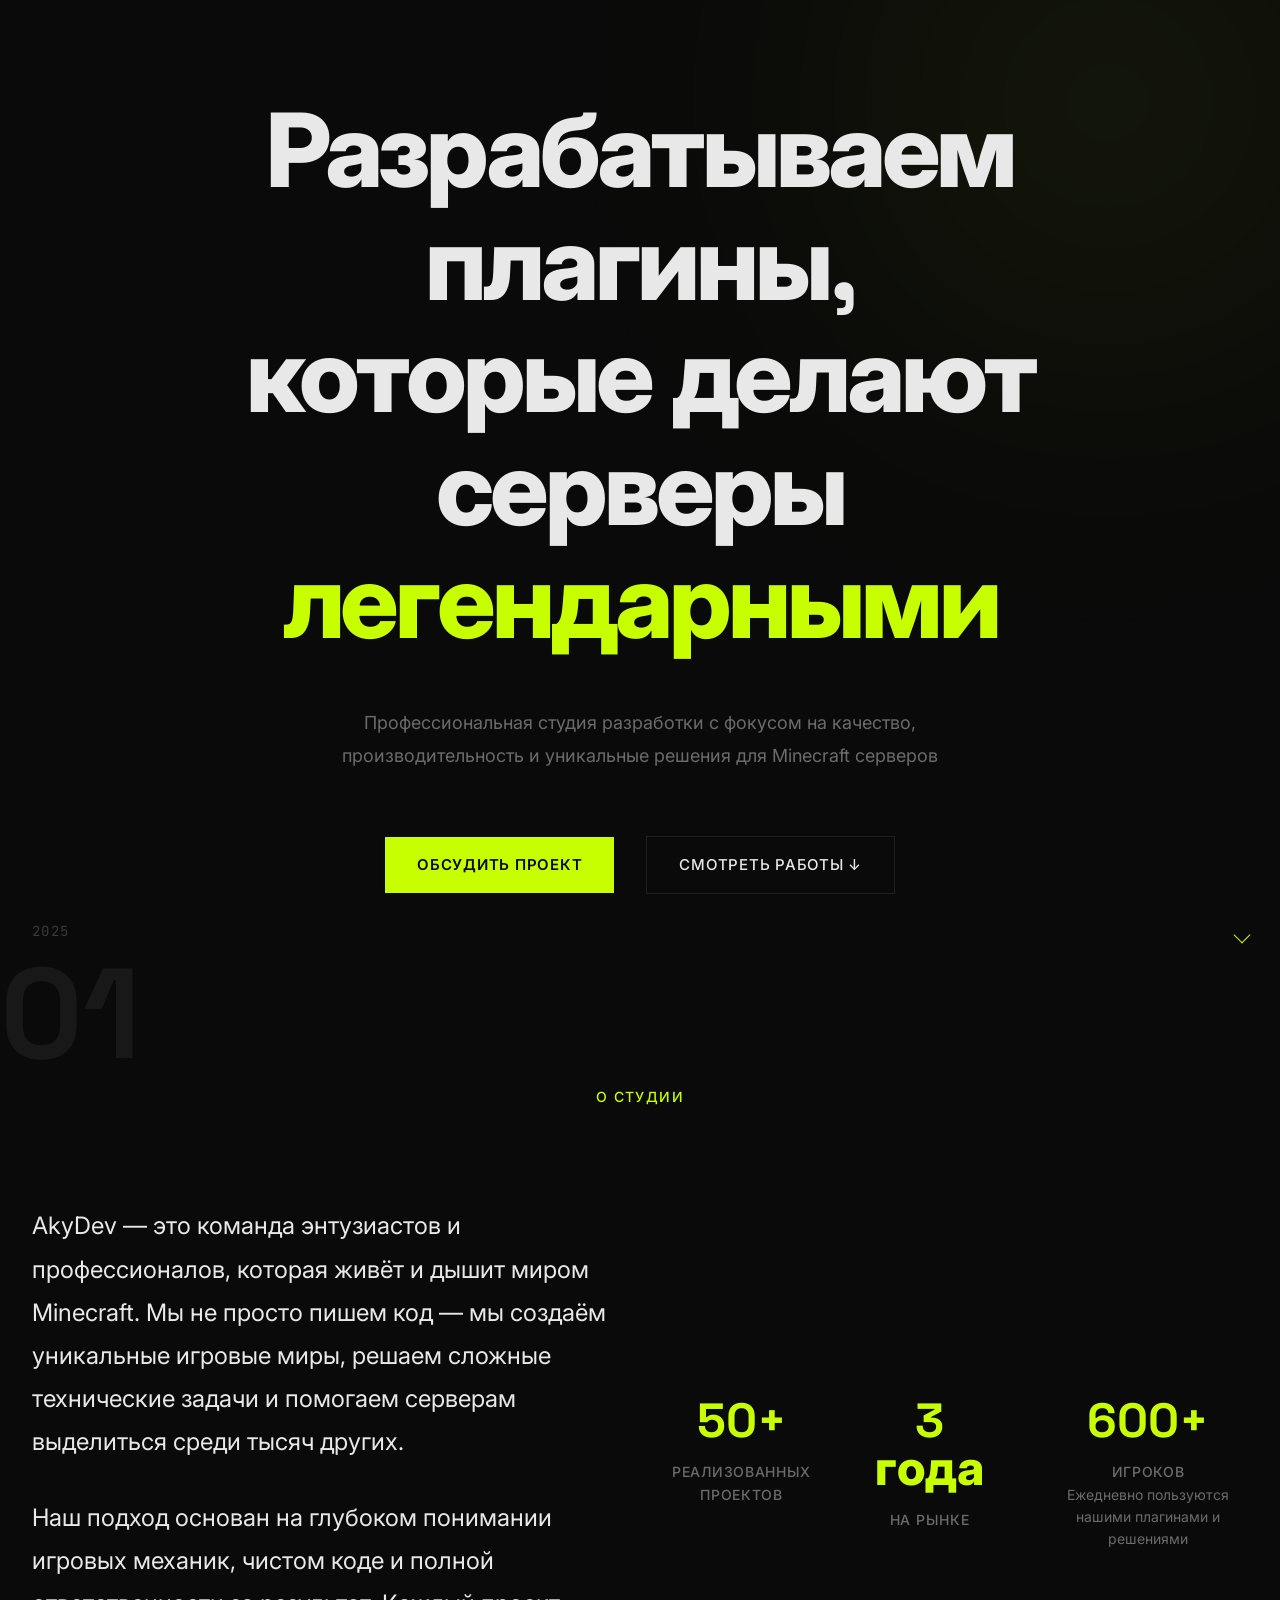
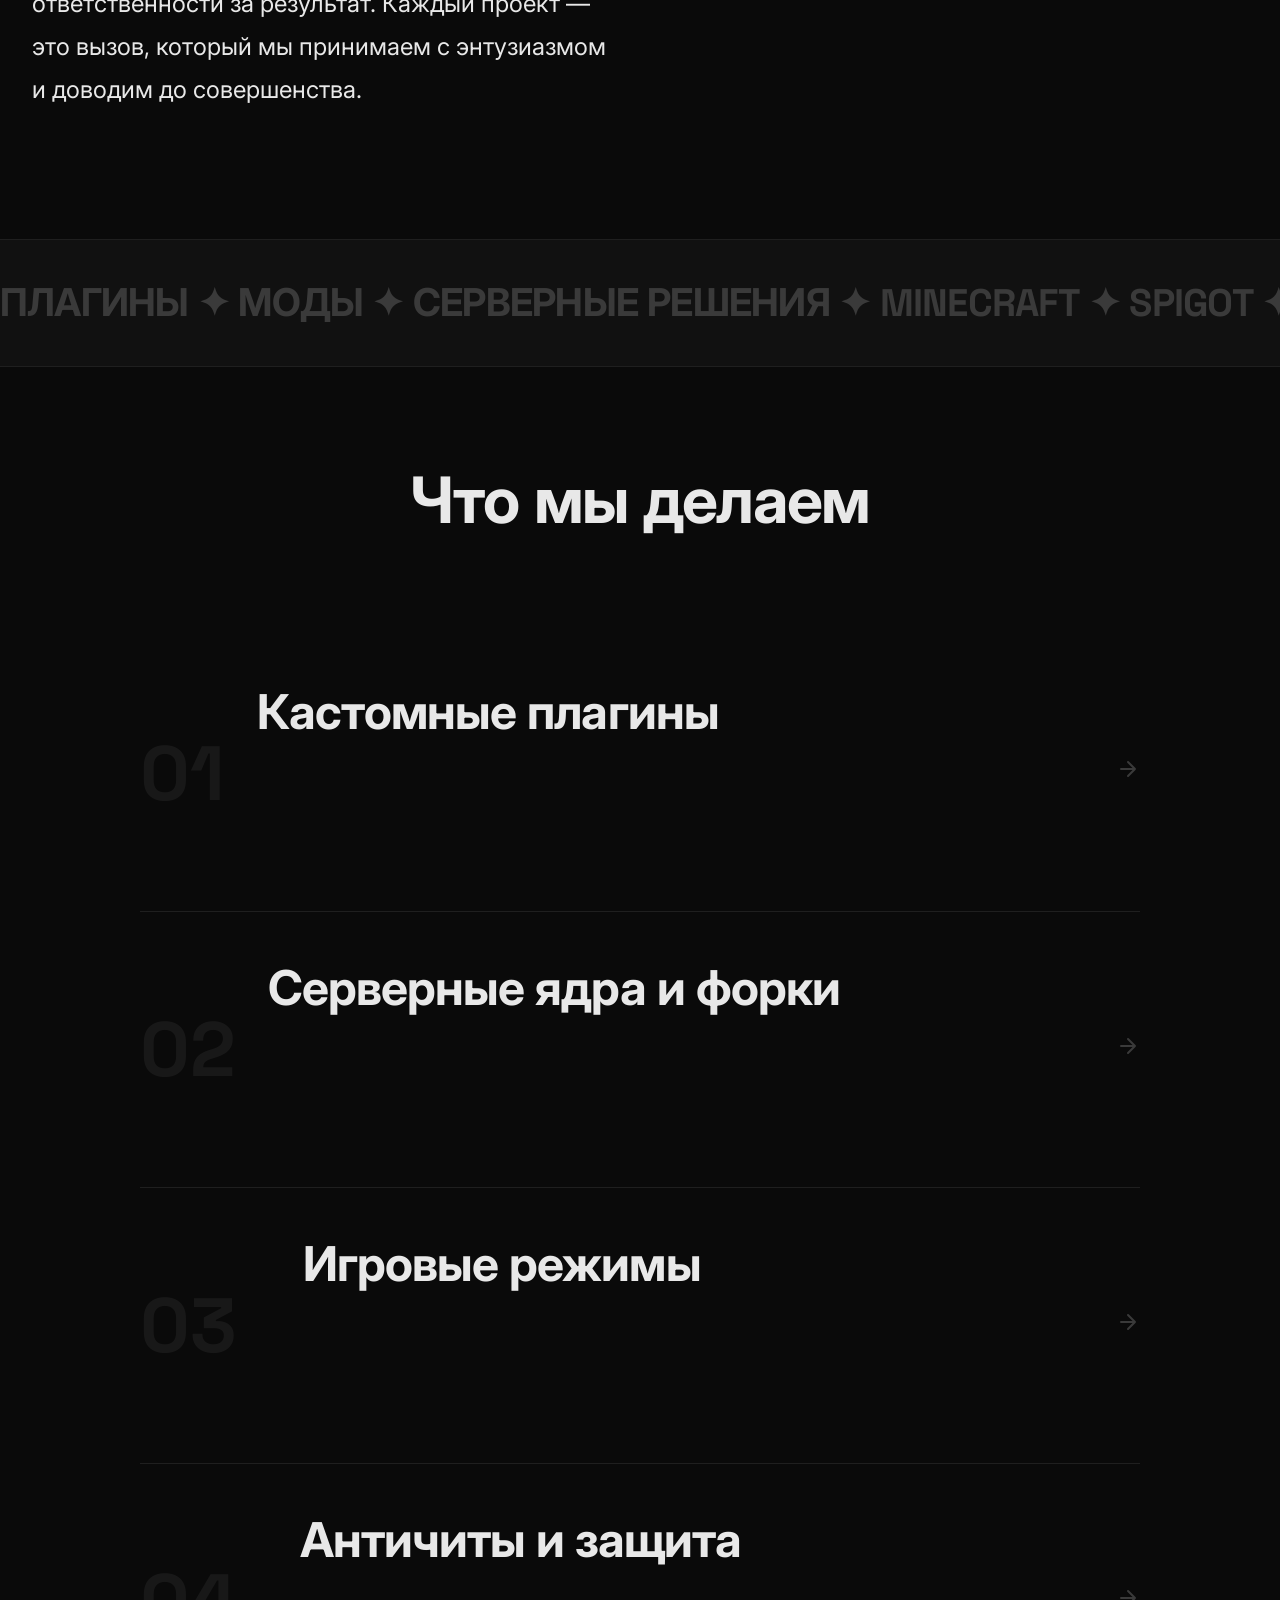
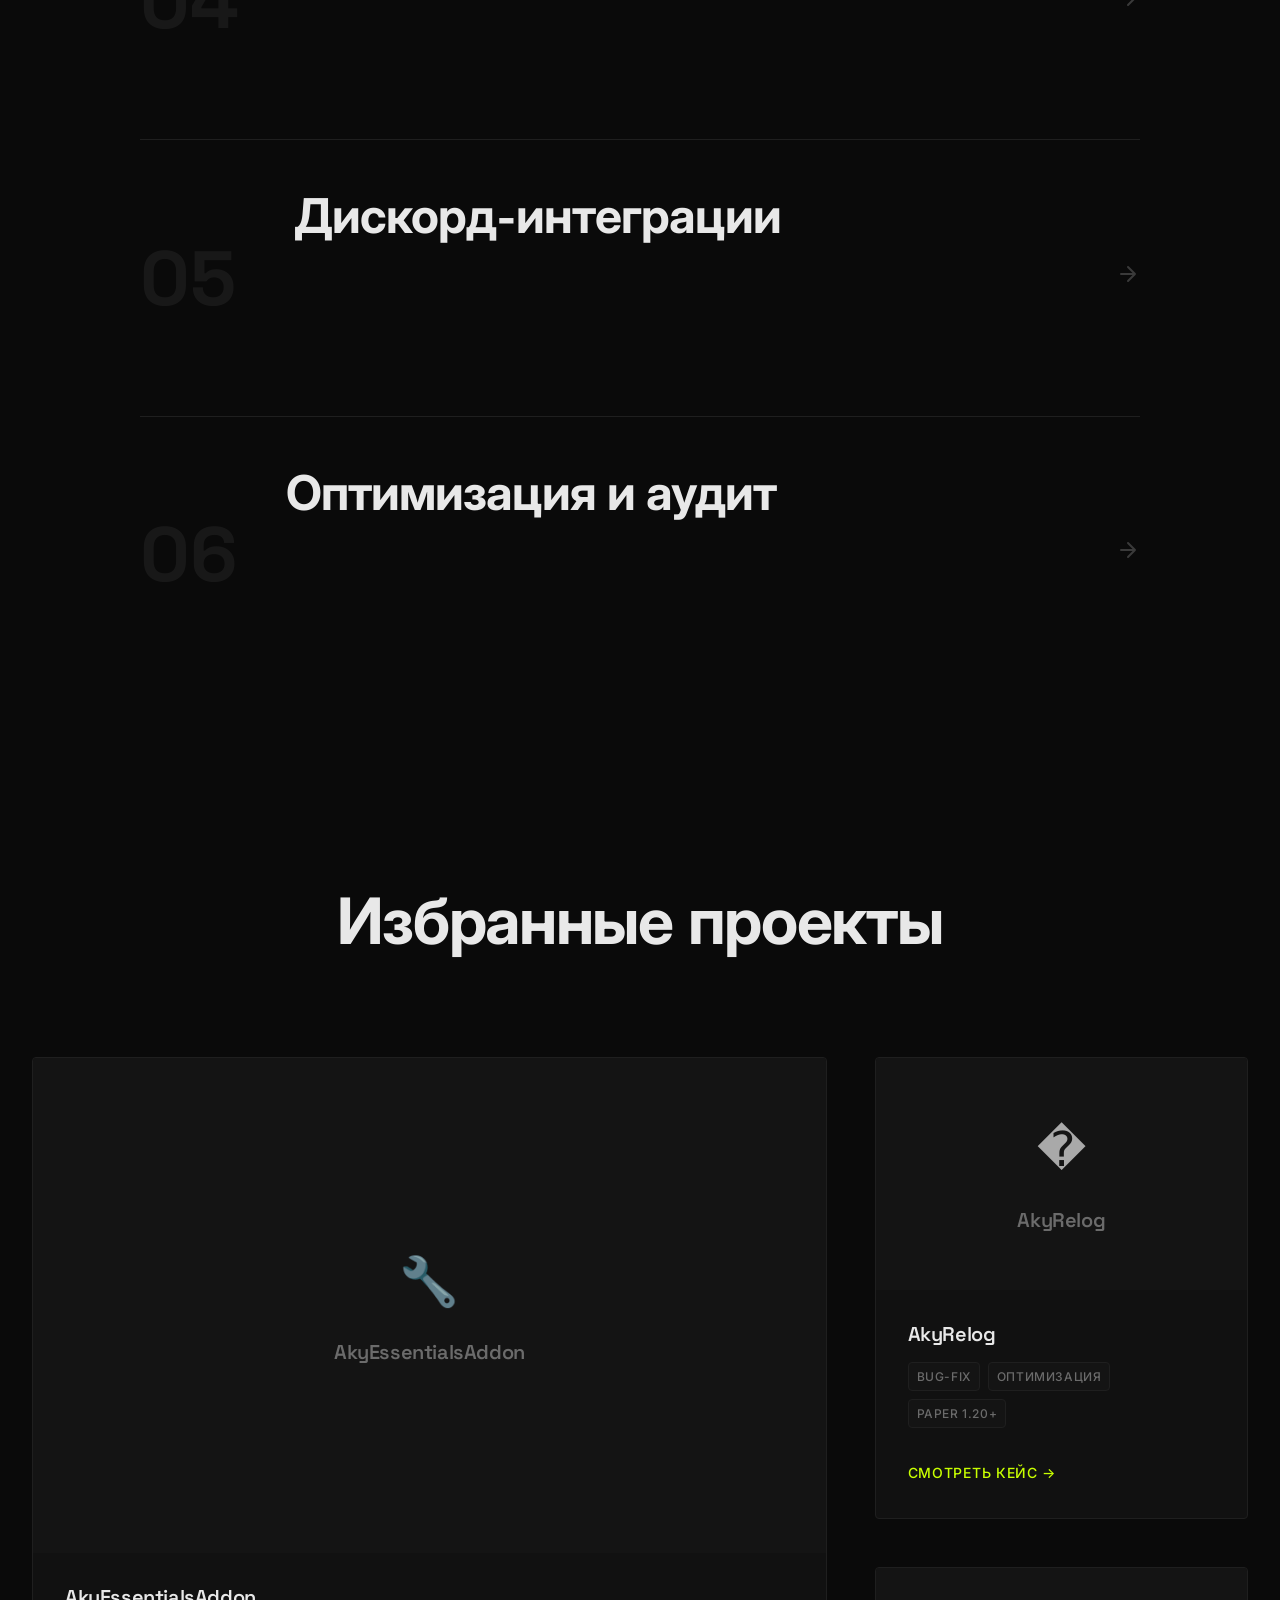
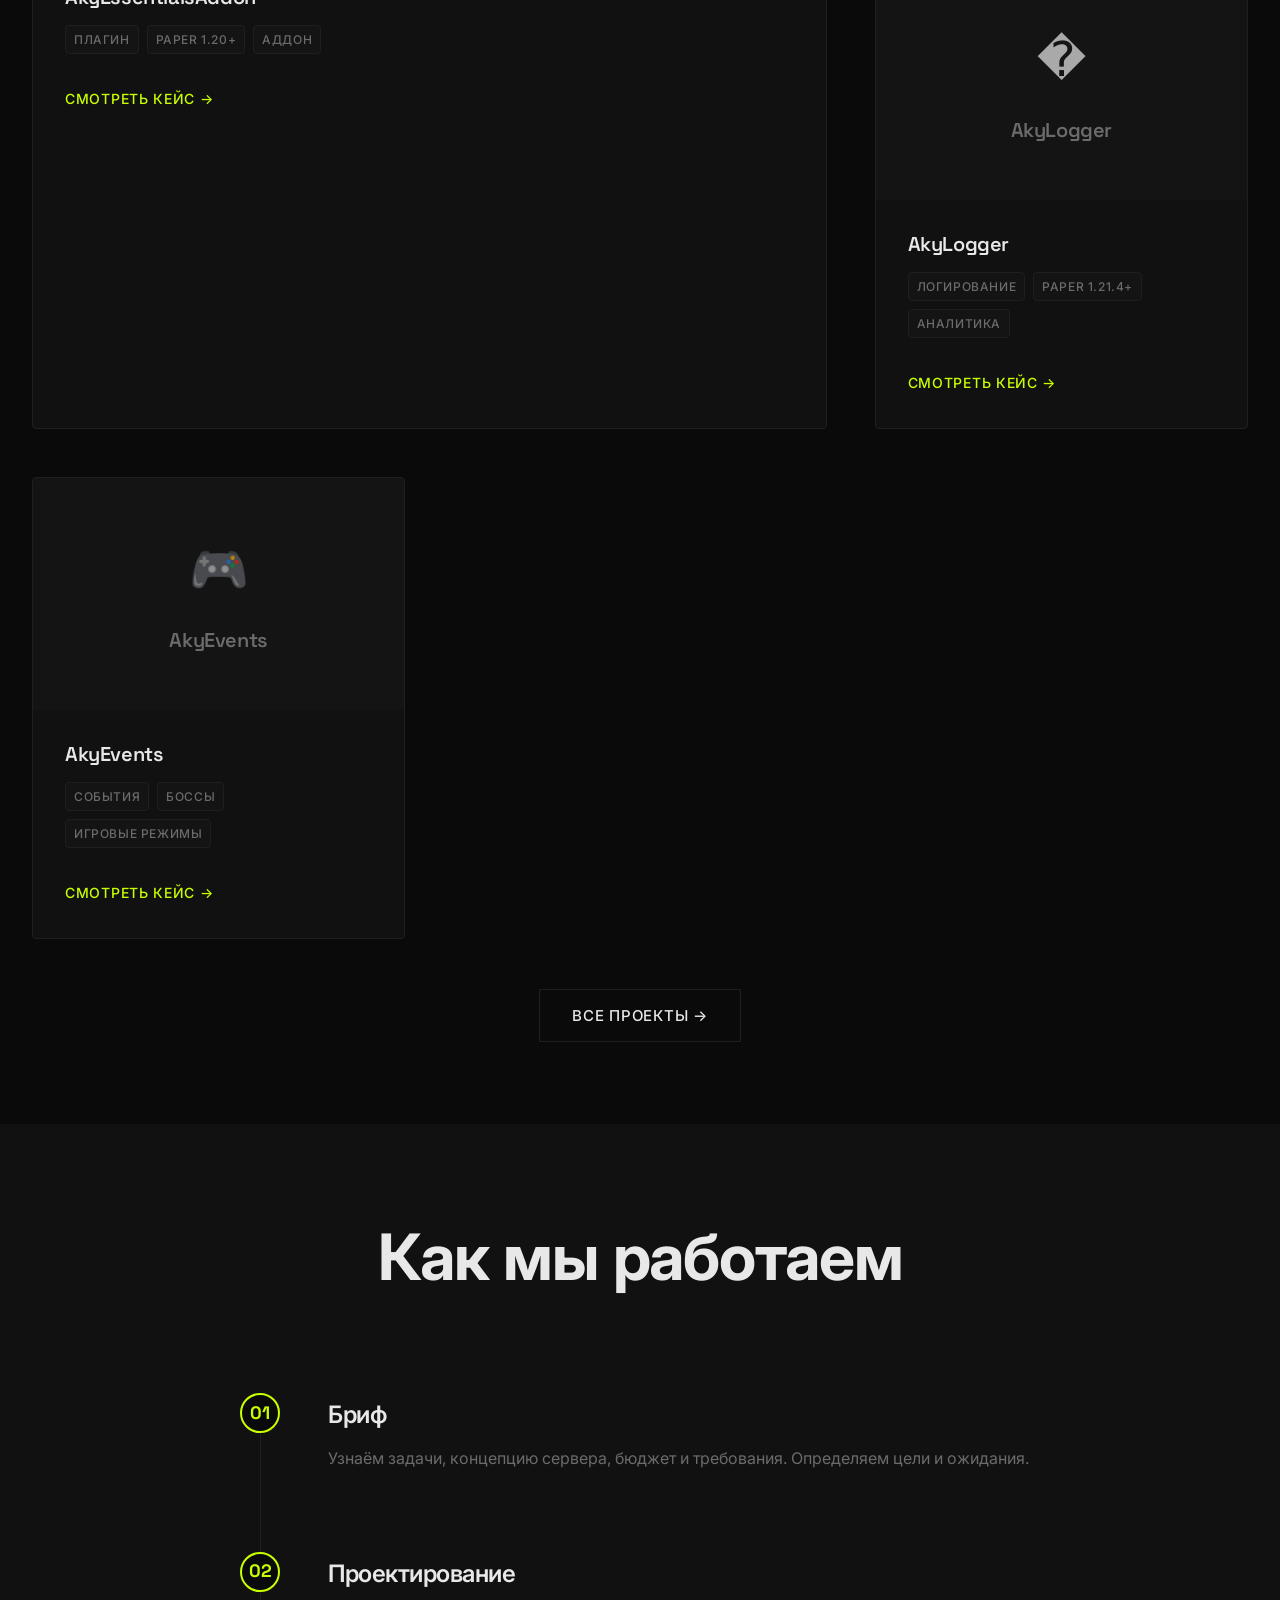
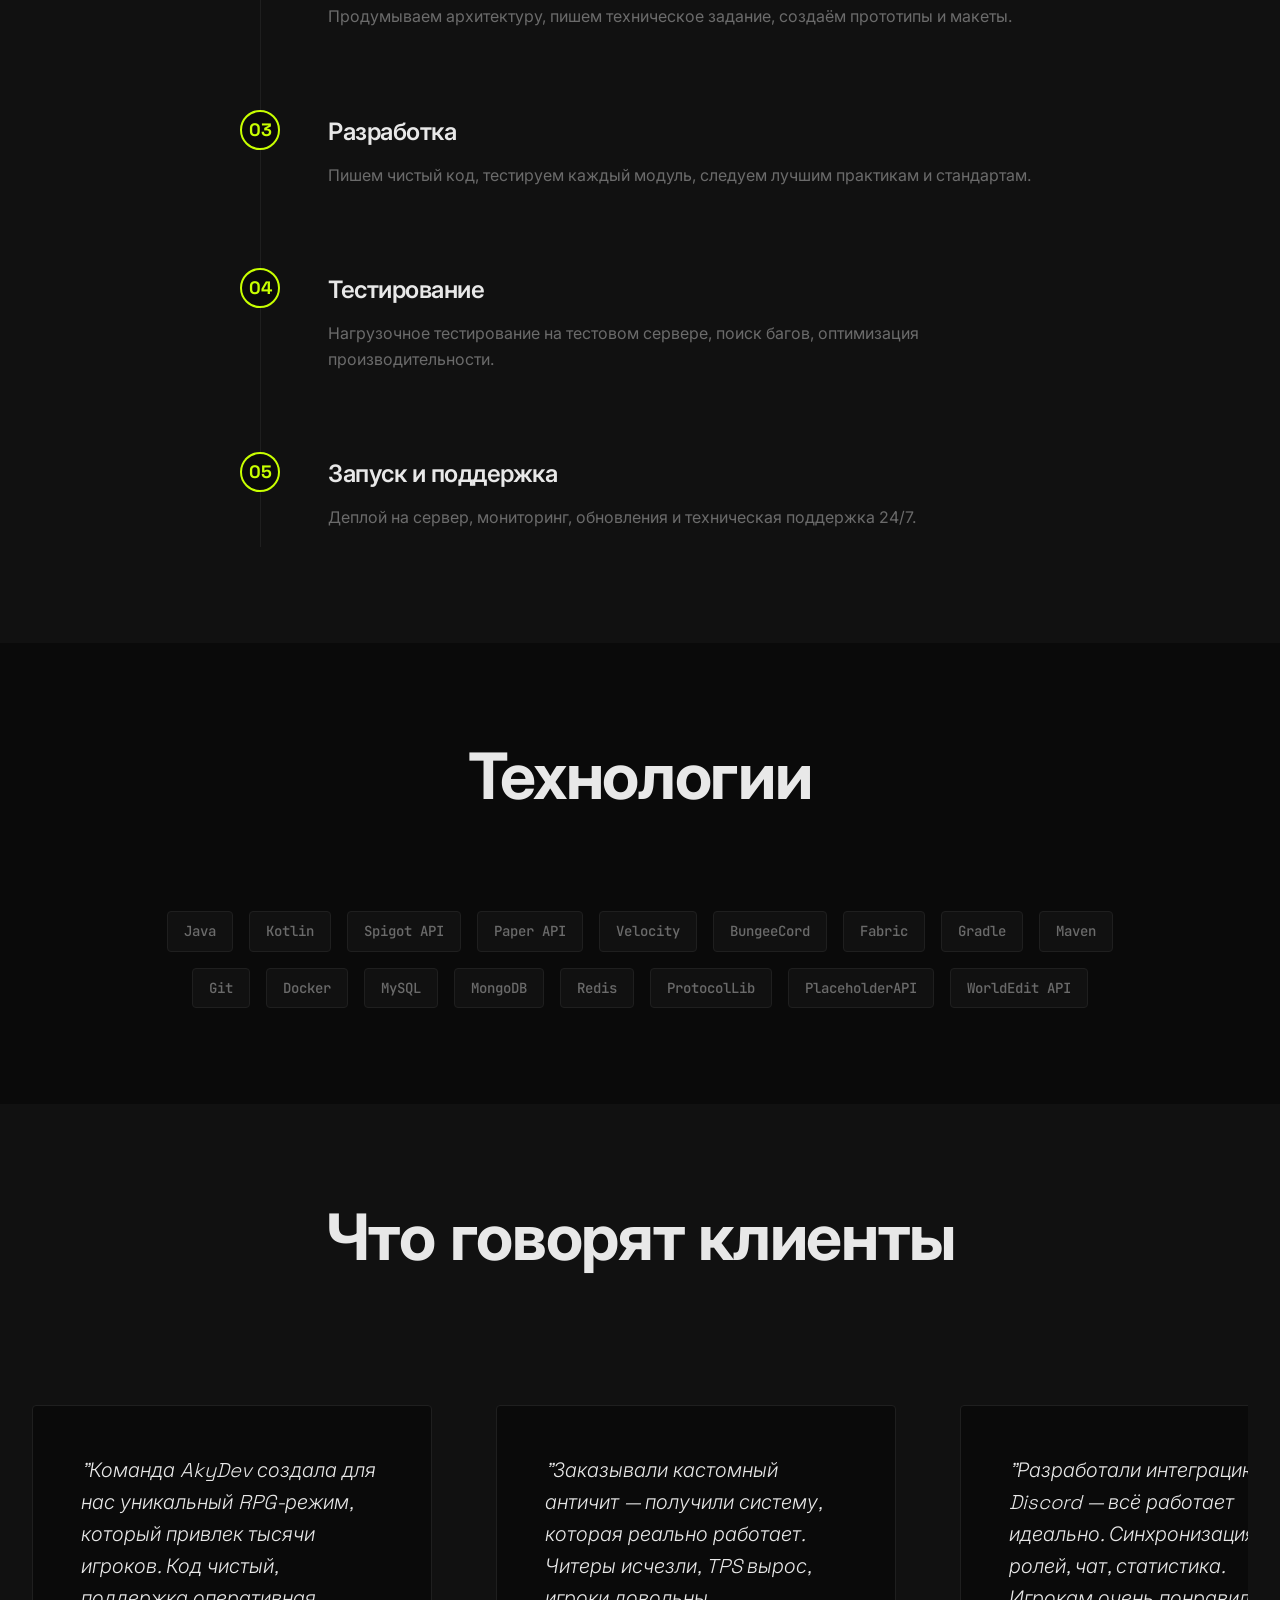
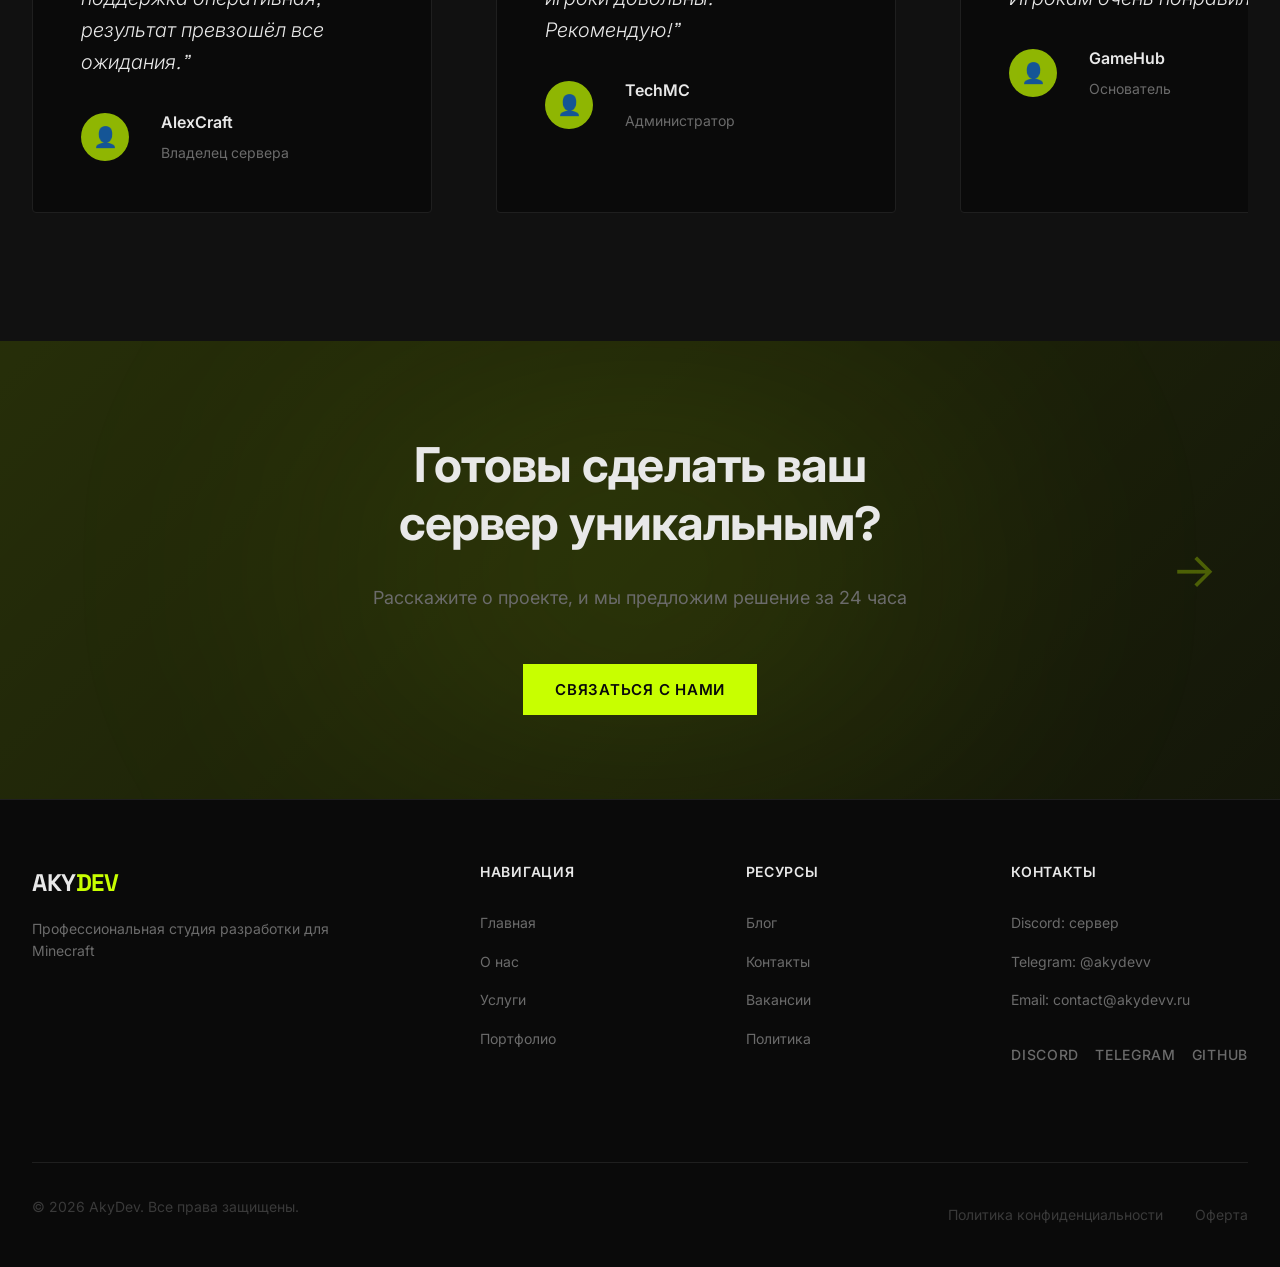
==== index.html @ f9daca92 "Add files via upload" ====
<!DOCTYPE html>
<html lang="ru">
<head>
    <meta charset="UTF-8">
    <meta name="viewport" content="width=device-width, initial-scale=1.0">
    <title>AkyDev - Студия разработки плагинов для Minecraft</title>
    <meta name="description" content="Профессиональная студия разработки плагинов, модов и серверных решений для Minecraft. Кастомные плагины, игровые режимы, оптимизация и поддержка.">
    <link rel="preconnect" href="https://fonts.googleapis.com">
    <link rel="preconnect" href="https://fonts.gstatic.com" crossorigin>
    <link href="https://fonts.googleapis.com/css2?family=Inter:wght@300;400;500;600;700;800&family=Space+Grotesk:wght@300;400;500;600;700&family=JetBrains+Mono:wght@300;400;500;600&display=swap" rel="stylesheet">
    <link rel="stylesheet" href="assets/css/styles.css">
    <link rel="icon" type="image/svg+xml" href="data:image/svg+xml,<svg xmlns='http://www.w3.org/2000/svg' viewBox='0 0 100 100'><rect fill='%230A0A0A' width='100' height='100'/><text x='50' y='50' text-anchor='middle' dy='.3em' fill='%23C8FF00' font-family='monospace' font-size='40'>AK</text></svg>">
</head>
<body>
    <!-- Navigation -->
    <header class="navbar">
        <div class="nav-container">
            <div class="nav-logo">
                <a href="index.html" class="logo-text">AKY<span class="logo-accent">DEV</span></a>
            </div>
            <nav class="nav-menu">
                <a href="index.html" class="nav-link">Главная</a>
                <a href="pages/about.html" class="nav-link">О нас</a>
                <a href="pages/services.html" class="nav-link">Услуги</a>
                <a href="pages/portfolio.html" class="nav-link">Портфолио</a>
                <a href="pages/blog.html" class="nav-link">Блог</a>
                <a href="pages/contact.html" class="nav-link">Контакты</a>
            </nav>
            <div class="nav-cta">
                <a href="pages/contact.html" class="btn-cta">Обсудить проект</a>
            </div>
            <div class="nav-toggle">
                <span></span>
                <span></span>
                <span></span>
            </div>
        </div>
    </header>

    <!-- Mobile Menu -->
    <div class="mobile-menu">
        <div class="mobile-menu-container">
            <nav class="mobile-nav">
                <a href="index.html" class="mobile-nav-link">Главная</a>
                <a href="pages/about.html" class="mobile-nav-link">О нас</a>
                <a href="pages/services.html" class="mobile-nav-link">Услуги</a>
                <a href="pages/portfolio.html" class="mobile-nav-link">Портфолио</a>
                <a href="pages/blog.html" class="mobile-nav-link">Блог</a>
                <a href="pages/contact.html" class="mobile-nav-link">Контакты</a>
            </nav>
            <div class="mobile-socials">
                <a href="#" class="social-link">Discord</a>
                <a href="#" class="social-link">Telegram</a>
                <a href="#" class="social-link">GitHub</a>
            </div>
        </div>
    </div>

    <main>
        <!-- Hero Section -->
        <section id="home" class="hero">
            <div class="hero-background">
                <div class="glow-effect"></div>
            </div>
            <div class="container">
                <div class="hero-content">
                    <h1 class="hero-title">
                        Разрабатываем плагины,<br>
                        которые делают серверы<br>
                        <span class="accent">легендарными</span>
                    </h1>
                    <p class="hero-subtitle">
                        Профессиональная студия разработки с фокусом на качество, производительность и уникальные решения для Minecraft серверов
                    </p>
                    <div class="hero-actions">
                        <a href="pages/contact.html" class="btn-primary">Обсудить проект</a>
                        <a href="pages/portfolio.html" class="btn-outline">Смотреть работы ↓</a>
                    </div>
                </div>
                <div class="hero-meta">
                    <div class="year">2025</div>
                    <div class="scroll-indicator">
                        <div class="scroll-line"></div>
                        <div class="scroll-arrow"></div>
                    </div>
                </div>
            </div>
        </section>

        <!-- About Teaser -->
        <section id="about" class="about-teaser">
            <div class="container">
                <div class="section-header">
                    <div class="section-label">О СТУДИИ</div>
                    <div class="section-number">01</div>
                </div>
                <div class="about-content">
                    <div class="about-text">
                        <p class="about-description">
                            AkyDev — это команда энтузиастов и профессионалов, которая живёт и дышит миром Minecraft. Мы не просто пишем код — мы создаём уникальные игровые миры, решаем сложные технические задачи и помогаем серверам выделиться среди тысяч других.
                        </p>
                        <p class="about-description">
                            Наш подход основан на глубоком понимании игровых механик, чистом коде и полной ответственности за результат. Каждый проект — это вызов, который мы принимаем с энтузиазмом и доводим до совершенства.
                        </p>
                    </div>
                    <div class="about-stats">
                        <div class="stat-item">
                            <div class="stat-number">50+</div>
                            <div class="stat-label">реализованных проектов</div>
                        </div>
                        <div class="stat-item">
                            <div class="stat-number">3 года</div>
                            <div class="stat-label">на рынке</div>
                        </div>
                        <div class="stat-item">
                            <div class="stat-number">600+</div>
                            <div class="stat-label">игроков</div>
                            <div class="stat-description">Ежедневно пользуются нашими плагинами и решениями</div>
                        </div>
                    </div>
                </div>
            </div>
        </section>

        <!-- Marquee -->
        <section class="marquee">
            <div class="marquee-content">
                <div class="marquee-text">
                    ПЛАГИНЫ ✦ МОДЫ ✦ СЕРВЕРНЫЕ РЕШЕНИЯ ✦ MINECRAFT ✦ SPIGOT ✦ PAPER ✦ VELOCITY ✦ BUNGEECORD ✦ FABRIC ✦ AKYDEV ✦
                </div>
                <div class="marquee-text" aria-hidden="true">
                    ПЛАГИНЫ ✦ МОДЫ ✦ СЕРВЕРНЫЕ РЕШЕНИЯ ✦ MINECRAFT ✦ SPIGOT ✦ PAPER ✦ VELOCITY ✦ BUNGEECORD ✦ FABRIC ✦ AKYDEV ✦
                </div>
            </div>
        </section>

        <!-- Services -->
        <section id="services" class="services">
            <div class="container">
                <div class="section-header">
                    <h2 class="section-title">Что мы делаем</h2>
                </div>
                <div class="services-list">
                    <div class="service-item">
                        <div class="service-number">01</div>
                        <div class="service-content">
                            <h3 class="service-title">Кастомные плагины</h3>
                            <p class="service-description">
                                Разработка уникальных плагинов с нуля под задачи вашего сервера. От простых утилит до сложных систем управления.
                            </p>
                            <a href="#" class="service-link">Подробнее →</a>
                        </div>
                        <div class="service-arrow">
                            <svg width="24" height="24" viewBox="0 0 24 24" fill="none">
                                <path d="M5 12H19M19 12L12 5M19 12L12 19" stroke="currentColor" stroke-width="2" stroke-linecap="round" stroke-linejoin="round"/>
                            </svg>
                        </div>
                    </div>

                    <div class="service-item">
                        <div class="service-number">02</div>
                        <div class="service-content">
                            <h3 class="service-title">Серверные ядра и форки</h3>
                            <p class="service-description">
                                Модификация и оптимизация серверных ядер для максимальной производительности и уникального функционала.
                            </p>
                            <a href="#" class="service-link">Подробнее →</a>
                        </div>
                        <div class="service-arrow">
                            <svg width="24" height="24" viewBox="0 0 24 24" fill="none">
                                <path d="M5 12H19M19 12L12 5M19 12L12 19" stroke="currentColor" stroke-width="2" stroke-linecap="round" stroke-linejoin="round"/>
                            </svg>
                        </div>
                    </div>

                    <div class="service-item">
                        <div class="service-number">03</div>
                        <div class="service-content">
                            <h3 class="service-title">Игровые режимы</h3>
                            <p class="service-description">
                                Полные игровые режимы: грифеские, выживание, анархия. От концепции до готового решения.
                            </p>
                            <a href="#" class="service-link">Подробнее →</a>
                        </div>
                        <div class="service-arrow">
                            <svg width="24" height="24" viewBox="0 0 24 24" fill="none">
                                <path d="M5 12H19M19 12L12 5M19 12L12 19" stroke="currentColor" stroke-width="2" stroke-linecap="round" stroke-linejoin="round"/>
                            </svg>
                        </div>
                    </div>

                    <div class="service-item">
                        <div class="service-number">04</div>
                        <div class="service-content">
                            <h3 class="service-title">Античиты и защита</h3>
                            <p class="service-description">
                                Системы защиты от читеров, ботов, краша. Обеспечиваем честную игру и стабильность сервера.
                            </p>
                            <a href="#" class="service-link">Подробнее →</a>
                        </div>
                        <div class="service-arrow">
                            <svg width="24" height="24" viewBox="0 0 24 24" fill="none">
                                <path d="M5 12H19M19 12L12 5M19 12L12 19" stroke="currentColor" stroke-width="2" stroke-linecap="round" stroke-linejoin="round"/>
                            </svg>
                        </div>
                    </div>

                    <div class="service-item">
                        <div class="service-number">05</div>
                        <div class="service-content">
                            <h3 class="service-title">Дискорд-интеграции</h3>
                            <p class="service-description">
                                Боты и мосты между Discord и Minecraft. Синхронизация ролей, чата, статистики и многое другое.
                            </p>
                            <a href="#" class="service-link">Подробнее →</a>
                        </div>
                        <div class="service-arrow">
                            <svg width="24" height="24" viewBox="0 0 24 24" fill="none">
                                <path d="M5 12H19M19 12L12 5M19 12L12 19" stroke="currentColor" stroke-width="2" stroke-linecap="round" stroke-linejoin="round"/>
                            </svg>
                        </div>
                    </div>

                    <div class="service-item">
                        <div class="service-number">06</div>
                        <div class="service-content">
                            <h3 class="service-title">Оптимизация и аудит</h3>
                            <p class="service-description">
                                Анализ производительности, устранение лагов, оптимизация TPS. Делаем ваши серверы быстрыми.
                            </p>
                            <a href="#" class="service-link">Подробнее →</a>
                        </div>
                        <div class="service-arrow">
                            <svg width="24" height="24" viewBox="0 0 24 24" fill="none">
                                <path d="M5 12H19M19 12L12 5M19 12L12 19" stroke="currentColor" stroke-width="2" stroke-linecap="round" stroke-linejoin="round"/>
                            </svg>
                        </div>
                    </div>
                </div>
            </div>
        </section>

        <!-- Featured Works -->
        <section id="portfolio" class="featured-works">
            <div class="container">
                <div class="section-header">
                    <h2 class="section-title">Избранные проекты</h2>
                </div>
                <div class="works-grid">
                    <div class="work-item featured">
                        <div class="work-image">
                            <div class="work-placeholder">
                                <div class="placeholder-content">
                                    <span class="placeholder-icon">🔧</span>
                                    <span class="placeholder-text">AkyEssentialsAddon</span>
                                </div>
                            </div>
                        </div>
                        <div class="work-content">
                            <h3 class="work-title">AkyEssentialsAddon</h3>
                            <div class="work-tags">
                                <span class="tag">Плагин</span>
                                <span class="tag">Paper 1.20+</span>
                                <span class="tag">Аддон</span>
                            </div>
                            <a href="https://t.me/akydevv/582" class="work-link" target="_blank">Смотреть кейс →</a>
                        </div>
                    </div>

                    <div class="work-item">
                        <div class="work-image">
                            <div class="work-placeholder">
                                <div class="placeholder-content">
                                    <span class="placeholder-icon">�</span>
                                    <span class="placeholder-text">AkyRelog</span>
                                </div>
                            </div>
                        </div>
                        <div class="work-content">
                            <h3 class="work-title">AkyRelog</h3>
                            <div class="work-tags">
                                <span class="tag">Bug-fix</span>
                                <span class="tag">Оптимизация</span>
                                <span class="tag">Paper 1.20+</span>
                            </div>
                            <a href="https://t.me/akydevv/535" class="work-link" target="_blank">Смотреть кейс →</a>
                        </div>
                    </div>

                    <div class="work-item">
                        <div class="work-image">
                            <div class="work-placeholder">
                                <div class="placeholder-content">
                                    <span class="placeholder-icon">�</span>
                                    <span class="placeholder-text">AkyLogger</span>
                                </div>
                            </div>
                        </div>
                        <div class="work-content">
                            <h3 class="work-title">AkyLogger</h3>
                            <div class="work-tags">
                                <span class="tag">Логирование</span>
                                <span class="tag">Paper 1.21.4+</span>
                                <span class="tag">Аналитика</span>
                            </div>
                            <a href="https://t.me/akydevv/533" class="work-link" target="_blank">Смотреть кейс →</a>
                        </div>
                    </div>

                    <div class="work-item">
                        <div class="work-image">
                            <div class="work-placeholder">
                                <div class="placeholder-content">
                                    <span class="placeholder-icon">🎮</span>
                                    <span class="placeholder-text">AkyEvents</span>
                                </div>
                            </div>
                        </div>
                        <div class="work-content">
                            <h3 class="work-title">AkyEvents</h3>
                            <div class="work-tags">
                                <span class="tag">События</span>
                                <span class="tag">Боссы</span>
                                <span class="tag">Игровые режимы</span>
                            </div>
                            <a href="https://t.me/akydevv/526" class="work-link" target="_blank">Смотреть кейс →</a>
                        </div>
                    </div>
                </div>
                <div class="works-footer">
                    <a href="pages/portfolio.html" class="btn-outline">Все проекты →</a>
                </div>
            </div>
        </section>

        <!-- Process -->
        <section class="process">
            <div class="container">
                <div class="section-header">
                    <h2 class="section-title">Как мы работаем</h2>
                </div>
                <div class="process-timeline">
                    <div class="process-item">
                        <div class="process-number">01</div>
                        <div class="process-content">
                            <h3 class="process-title">Бриф</h3>
                            <p class="process-description">
                                Узнаём задачи, концепцию сервера, бюджет и требования. Определяем цели и ожидания.
                            </p>
                        </div>
                    </div>

                    <div class="process-item">
                        <div class="process-number">02</div>
                        <div class="process-content">
                            <h3 class="process-title">Проектирование</h3>
                            <p class="process-description">
                                Продумываем архитектуру, пишем техническое задание, создаём прототипы и макеты.
                            </p>
                        </div>
                    </div>

                    <div class="process-item">
                        <div class="process-number">03</div>
                        <div class="process-content">
                            <h3 class="process-title">Разработка</h3>
                            <p class="process-description">
                                Пишем чистый код, тестируем каждый модуль, следуем лучшим практикам и стандартам.
                            </p>
                        </div>
                    </div>

                    <div class="process-item">
                        <div class="process-number">04</div>
                        <div class="process-content">
                            <h3 class="process-title">Тестирование</h3>
                            <p class="process-description">
                                Нагрузочное тестирование на тестовом сервере, поиск багов, оптимизация производительности.
                            </p>
                        </div>
                    </div>

                    <div class="process-item">
                        <div class="process-number">05</div>
                        <div class="process-content">
                            <h3 class="process-title">Запуск и поддержка</h3>
                            <p class="process-description">
                                Деплой на сервер, мониторинг, обновления и техническая поддержка 24/7.
                            </p>
                        </div>
                    </div>
                </div>
            </div>
        </section>

        <!-- Tech Stack -->
        <section class="tech-stack">
            <div class="container">
                <div class="section-header">
                    <h2 class="section-title">Технологии</h2>
                </div>
                <div class="tech-list">
                    <span class="tech-tag">Java</span>
                    <span class="tech-tag">Kotlin</span>
                    <span class="tech-tag">Spigot API</span>
                    <span class="tech-tag">Paper API</span>
                    <span class="tech-tag">Velocity</span>
                    <span class="tech-tag">BungeeCord</span>
                    <span class="tech-tag">Fabric</span>
                    <span class="tech-tag">Gradle</span>
                    <span class="tech-tag">Maven</span>
                    <span class="tech-tag">Git</span>
                    <span class="tech-tag">Docker</span>
                    <span class="tech-tag">MySQL</span>
                    <span class="tech-tag">MongoDB</span>
                    <span class="tech-tag">Redis</span>
                    <span class="tech-tag">ProtocolLib</span>
                    <span class="tech-tag">PlaceholderAPI</span>
                    <span class="tech-tag">WorldEdit API</span>
                </div>
            </div>
        </section>

        <!-- Testimonials -->
        <section class="testimonials">
            <div class="container">
                <div class="section-header">
                    <h2 class="section-title">Что говорят клиенты</h2>
                </div>
                <div class="testimonials-slider">
                    <div class="testimonial-item">
                        <blockquote class="testimonial-text">
                            "Команда AkyDev создала для нас уникальный RPG-режим, который привлек тысячи игроков. Код чистый, поддержка оперативная, результат превзошёл все ожидания."
                        </blockquote>
                        <div class="testimonial-author">
                            <div class="author-avatar">👤</div>
                            <div class="author-info">
                                <div class="author-name">AlexCraft</div>
                                <div class="author-role">Владелец сервера</div>
                            </div>
                        </div>
                    </div>

                    <div class="testimonial-item">
                        <blockquote class="testimonial-text">
                            "Заказывали кастомный античит — получили систему, которая реально работает. Читеры исчезли, TPS вырос, игроки довольны. Рекомендую!"
                        </blockquote>
                        <div class="testimonial-author">
                            <div class="author-avatar">👤</div>
                            <div class="author-info">
                                <div class="author-name">TechMC</div>
                                <div class="author-role">Администратор</div>
                            </div>
                        </div>
                    </div>

                    <div class="testimonial-item">
                        <blockquote class="testimonial-text">
                            "Разработали интеграцию с Discord — всё работает идеально. Синхронизация ролей, чат, статистика. Игрокам очень понравилось!"
                        </blockquote>
                        <div class="testimonial-author">
                            <div class="author-avatar">👤</div>
                            <div class="author-info">
                                <div class="author-name">GameHub</div>
                                <div class="author-role">Основатель</div>
                            </div>
                        </div>
                    </div>
                </div>
            </div>
        </section>

        <!-- CTA -->
        <section class="cta">
            <div class="container">
                <div class="cta-content">
                    <h2 class="cta-title">Готовы сделать ваш сервер уникальным?</h2>
                    <p class="cta-subtitle">Расскажите о проекте, и мы предложим решение за 24 часа</p>
                    <a href="pages/contact.html" class="btn-primary">Связаться с нами</a>
                </div>
                <div class="cta-decoration">
                    <div class="cta-arrow">→</div>
                </div>
            </div>
        </section>
    </main>

    <!-- Footer -->
    <footer class="footer">
        <div class="container">
            <div class="footer-content">
                <div class="footer-brand">
                    <div class="footer-logo">
                        <span class="logo-text">AKY<span class="logo-accent">DEV</span></span>
                    </div>
                    <p class="footer-description">
                        Профессиональная студия разработки для Minecraft
                    </p>
                </div>
                
                <div class="footer-nav">
                    <div class="footer-column">
                        <h4 class="footer-title">Навигация</h4>
                        <nav class="footer-links">
                            <a href="index.html">Главная</a>
                            <a href="pages/about.html">О нас</a>
                            <a href="pages/services.html">Услуги</a>
                            <a href="pages/portfolio.html">Портфолио</a>
                        </nav>
                    </div>
                    
                    <div class="footer-column">
                        <h4 class="footer-title">Ресурсы</h4>
                        <nav class="footer-links">
                            <a href="pages/blog.html">Блог</a>
                            <a href="pages/contact.html">Контакты</a>
                            <a href="pages/careers.html">Вакансии</a>
                            <a href="pages/privacy.html">Политика</a>
                        </nav>
                    </div>
                    
                    <div class="footer-column">
                        <h4 class="footer-title">Контакты</h4>
                        <div class="footer-contact">
                            <a href="https://discord.gg/VQdwjt472D" class="contact-link">Discord: сервер</a>
                            <a href="https://t.me/akydevv" class="contact-link">Telegram: @akydevv</a>
                            <a href="#" class="contact-link">Email: contact@akydevv.ru</a>
                        </div>
                        <div class="footer-socials">
                            <a href="https://discord.gg/VQdwjt472D" class="social-link">Discord</a>
                            <a href="https://t.me/akydevv" class="social-link">Telegram</a>
                            <a href="https://github.com/JavaSoska777" class="social-link">GitHub</a>
                        </div>
                    </div>
                </div>
            </div>
            
            <div class="footer-bottom">
                <div class="footer-border"></div>
                <div class="footer-copyright">
                    <p>© 2026 AkyDev. Все права защищены.</p>
                    <div class="footer-legal">
                        <a href="pages/privacy.html">Политика конфиденциальности</a>
                        <a href="pages/terms.html">Оферта</a>
                    </div>
                </div>
            </div>
        </div>
    </footer>

    <script src="assets/js/script.js"></script>
</body>
</html>
---- assets/css/styles.css ----
/* AkyDev - Professional Minecraft Development Studio Styles */
/* Topka-inspired design with dark theme and lime accents */

/* Reset and Base */
* {
    margin: 0;
    padding: 0;
    box-sizing: border-box;
}

:root {
    /* AkyDev Color Palette - Topka Style */
    --bg-primary: #0A0A0A;
    --bg-secondary: #111111;
    --bg-tertiary: #141414;
    --bg-quaternary: #1A1A1A;
    --bg-card: rgba(255, 255, 255, 0.03);
    --text-primary: #E8E8E8;
    --text-secondary: #6B6B6B;
    --text-tertiary: #3A3A3A;
    --text-muted: #2A2A2A;
    --accent-primary: #C8FF00;
    --accent-secondary: #A0CC00;
    --accent-hover: #A0CC00;
    --border-color: #1F1F1F;
    --border-light: #2A2A2A;
    --gradient-accent: linear-gradient(135deg, rgba(200, 255, 0, 0.15) 0%, rgba(200, 255, 0, 0.05) 100%);
    --gradient-glow: radial-gradient(circle at 50% 50%, rgba(200, 255, 0, 0.1) 0%, transparent 70%);
    
    /* Typography */
    --font-display: 'Space Grotesk', 'Inter', sans-serif;
    --font-body: 'Inter', 'Manrope', sans-serif;
    --font-mono: 'JetBrains Mono', 'Fira Code', monospace;
    
    /* Spacing */
    --space-xs: 0.5rem;
    --space-sm: 1rem;
    --space-md: 2rem;
    --space-lg: 3rem;
    --space-xl: 4rem;
    --space-2xl: 6rem;
    
    /* Border radius */
    --radius-none: 0;
    --radius-sm: 4px;
    --radius-md: 6px;
    
    /* Shadows */
    --shadow-none: none;
    --shadow-glow: 0 0 150px rgba(200, 255, 0, 0.15);
    --shadow-glow-strong: 0 0 300px rgba(200, 255, 0, 0.25);
}

html {
    scroll-behavior: smooth;
}

body {
    font-family: var(--font-body);
    font-size: 16px;
    line-height: 1.6;
    color: var(--text-primary);
    background-color: var(--bg-primary);
    font-weight: 400;
    overflow-x: hidden;
}

/* Typography */
h1, h2, h3, h4, h5, h6 {
    font-family: var(--font-display);
    font-weight: 700;
    line-height: 1.2;
    letter-spacing: -0.02em;
}

h1 {
    font-size: clamp(48px, 8vw, 120px);
    font-weight: 800;
    letter-spacing: -0.04em;
}

h2 {
    font-size: clamp(36px, 5vw, 64px);
    font-weight: 700;
}

h3 {
    font-size: clamp(24px, 3vw, 36px);
    font-weight: 600;
}

p {
    margin-bottom: 1rem;
    line-height: 1.7;
}

a {
    color: var(--accent-primary);
    text-decoration: none;
    transition: color 0.3s ease;
}

a:hover {
    color: var(--accent-hover);
}

/* Container */
.container {
    max-width: 1400px;
    margin: 0 auto;
    padding: 0 var(--space-md);
}

/* Navigation */
.navbar {
    position: fixed;
    top: 0;
    left: 0;
    right: 0;
    z-index: 1000;
    background: rgba(10, 10, 10, 0.9);
    backdrop-filter: blur(20px);
    border-bottom: 1px solid var(--border-color);
}

.nav-container {
    display: flex;
    align-items: center;
    justify-content: space-between;
    height: 72px;
    max-width: 1400px;
    margin: 0 auto;
    padding: 0 var(--space-md);
}

.nav-logo .logo-text {
    font-family: var(--font-display);
    font-size: 24px;
    font-weight: 800;
    color: var(--text-primary);
    text-decoration: none;
    letter-spacing: -0.02em;
}

.nav-logo .logo-accent {
    color: var(--accent-primary);
}

.nav-menu {
    display: flex;
    align-items: center;
    gap: var(--space-lg);
}

.nav-link {
    font-family: var(--font-body);
    font-size: 15px;
    font-weight: 500;
    color: var(--text-secondary);
    text-decoration: none;
    transition: color 0.3s ease;
    position: relative;
}

.nav-link:hover {
    color: var(--text-primary);
}

.nav-link::after {
    content: '';
    position: absolute;
    bottom: -4px;
    left: 0;
    width: 0;
    height: 2px;
    background: var(--accent-primary);
    transition: width 0.3s ease;
}

.nav-link:hover::after {
    width: 100%;
}

.nav-cta .btn-cta {
    padding: 12px 24px;
    background: transparent;
    border: 1px solid var(--accent-primary);
    color: var(--accent-primary);
    font-family: var(--font-body);
    font-size: 14px;
    font-weight: 500;
    text-decoration: none;
    border-radius: var(--radius-none);
    transition: all 0.3s ease;
    letter-spacing: 0.05em;
    text-transform: uppercase;
}

.nav-cta .btn-cta:hover {
    background: var(--accent-primary);
    color: var(--bg-primary);
}

.nav-toggle {
    display: none;
    flex-direction: column;
    gap: 4px;
    cursor: pointer;
}

.nav-toggle span {
    width: 24px;
    height: 2px;
    background: var(--text-primary);
    transition: all 0.3s ease;
}

/* Mobile Menu */
.mobile-menu {
    position: fixed;
    top: 0;
    left: 0;
    right: 0;
    bottom: 0;
    background: rgba(10, 10, 10, 0.98);
    backdrop-filter: blur(20px);
    z-index: 999;
    display: none;
    opacity: 0;
    visibility: hidden;
    transition: all 0.3s ease;
}

.mobile-menu.active {
    display: flex;
    opacity: 1;
    visibility: visible;
}

.mobile-menu-container {
    display: flex;
    flex-direction: column;
    justify-content: center;
    align-items: center;
    height: 100vh;
    gap: var(--space-xl);
}

.mobile-nav-link {
    font-family: var(--font-display);
    font-size: clamp(24px, 4vw, 48px);
    font-weight: 700;
    color: var(--text-primary);
    text-decoration: none;
    transition: color 0.3s ease;
    letter-spacing: -0.02em;
}

.mobile-nav-link:hover {
    color: var(--accent-primary);
}

.mobile-socials {
    display: flex;
    gap: var(--space-md);
}

.social-link {
    font-family: var(--font-body);
    font-size: 14px;
    font-weight: 500;
    color: var(--text-secondary);
    text-decoration: none;
    transition: color 0.3s ease;
    letter-spacing: 0.05em;
    text-transform: uppercase;
}

.social-link:hover {
    color: var(--accent-primary);
}

/* Hero Section */
.hero {
    position: relative;
    min-height: 100vh;
    display: flex;
    align-items: center;
    overflow: hidden;
}

.hero-background {
    position: absolute;
    top: 0;
    left: 0;
    right: 0;
    bottom: 0;
    z-index: -1;
}

.glow-effect {
    position: absolute;
    top: -20%;
    right: -10%;
    width: 600px;
    height: 600px;
    background: radial-gradient(circle at 50% 50%, rgba(200, 255, 0, 0.15) 0%, transparent 70%);
    filter: blur(150px);
    animation: float 6s ease-in-out infinite;
}

@keyframes float {
    0%, 100% { transform: translateY(0px); }
    50% { transform: translateY(-20px); }
}

.hero-content {
    max-width: 900px;
    margin: 0 auto;
    text-align: center;
    padding: var(--space-2xl) 0;
}

.hero-title {
    margin-bottom: var(--space-lg);
    font-family: var(--font-display);
    font-weight: 800;
    line-height: 1.1;
    letter-spacing: -0.04em;
}

.hero-title .accent {
    color: var(--accent-primary);
}

.hero-subtitle {
    font-size: clamp(16px, 2vw, 18px);
    color: var(--text-secondary);
    margin-bottom: var(--space-xl);
    max-width: 600px;
    margin-left: auto;
    margin-right: auto;
    line-height: 1.8;
}

.hero-actions {
    display: flex;
    gap: var(--space-md);
    justify-content: center;
    align-items: center;
    flex-wrap: wrap;
}

.btn-primary {
    padding: 16px 32px;
    background: var(--accent-primary);
    color: var(--bg-primary);
    font-family: var(--font-body);
    font-size: 15px;
    font-weight: 600;
    text-decoration: none;
    border-radius: var(--radius-none);
    transition: all 0.3s ease;
    letter-spacing: 0.05em;
    text-transform: uppercase;
    position: relative;
    overflow: hidden;
}

.btn-primary:hover {
    background: var(--accent-hover);
    transform: translateY(-2px);
}

.btn-outline {
    padding: 16px 32px;
    background: transparent;
    border: 1px solid var(--border-color);
    color: var(--text-primary);
    font-family: var(--font-body);
    font-size: 15px;
    font-weight: 500;
    text-decoration: none;
    border-radius: var(--radius-none);
    transition: all 0.3s ease;
    letter-spacing: 0.05em;
    text-transform: uppercase;
}

.btn-outline:hover {
    border-color: var(--text-primary);
    color: var(--text-primary);
}

.hero-meta {
    position: absolute;
    bottom: var(--space-lg);
    left: 0;
    right: 0;
    display: flex;
    justify-content: space-between;
    align-items: center;
    padding: 0 var(--space-md);
}

.year {
    font-family: var(--font-mono);
    font-size: 14px;
    color: var(--text-tertiary);
    letter-spacing: 0.1em;
    text-transform: uppercase;
}

.scroll-indicator {
    display: flex;
    flex-direction: column;
    align-items: center;
    gap: 8px;
}

.scroll-line {
    width: 1px;
    height: 40px;
    background: linear-gradient(to bottom, var(--accent-primary), transparent);
    animation: scroll 2s ease-in-out infinite;
}

@keyframes scroll {
    0%, 100% { opacity: 0.3; transform: translateY(0); }
    50% { opacity: 1; transform: translateY(10px); }
}

.scroll-arrow {
    width: 12px;
    height: 12px;
    border-right: 1px solid var(--accent-primary);
    border-bottom: 1px solid var(--accent-primary);
    transform: rotate(45deg);
    animation: arrow-bounce 2s ease-in-out infinite;
}

@keyframes arrow-bounce {
    0%, 100% { transform: rotate(45deg) translateY(0); }
    50% { transform: rotate(45deg) translateY(5px); }
}

/* Section Headers */
.section-header {
    text-align: center;
    margin-bottom: var(--space-2xl);
}

.section-title {
    font-family: var(--font-display);
    font-size: clamp(36px, 5vw, 64px);
    font-weight: 700;
    color: var(--text-primary);
    letter-spacing: -0.02em;
    margin-bottom: var(--space-md);
}

.section-label {
    font-family: var(--font-body);
    font-size: 14px;
    font-weight: 500;
    color: var(--accent-primary);
    letter-spacing: 0.1em;
    text-transform: uppercase;
    margin-bottom: var(--space-sm);
}

.section-number {
    font-family: var(--font-display);
    font-size: clamp(80px, 10vw, 150px);
    font-weight: 800;
    color: var(--text-tertiary);
    line-height: 1;
    opacity: 0.3;
    position: absolute;
    top: -40px;
    left: 0;
}

/* About Teaser */
.about-teaser {
    padding: var(--space-2xl) 0;
    position: relative;
}

.about-content {
    display: grid;
    grid-template-columns: 1fr 1fr;
    gap: var(--space-xl);
    align-items: center;
    position: relative;
}

.about-text {
    max-width: 600px;
}

.about-description {
    font-size: clamp(18px, 2.5vw, 24px);
    line-height: 1.8;
    color: var(--text-primary);
    margin-bottom: var(--space-md);
}

.about-stats {
    display: flex;
    gap: var(--space-xl);
    justify-content: center;
}

.stat-item {
    text-align: center;
}

.stat-number {
    font-family: var(--font-display);
    font-size: clamp(32px, 4vw, 48px);
    font-weight: 800;
    color: var(--accent-primary);
    line-height: 1;
    margin-bottom: var(--space-sm);
}

.stat-label {
    font-family: var(--font-body);
    font-size: 14px;
    font-weight: 500;
    color: var(--text-secondary);
    letter-spacing: 0.05em;
    text-transform: uppercase;
}

/* Marquee */
.marquee {
    background: var(--bg-secondary);
    padding: var(--space-md) 0;
    overflow: hidden;
    border-top: 1px solid var(--border-color);
    border-bottom: 1px solid var(--border-color);
}

.marquee-content {
    display: flex;
    animation: marquee 30s linear infinite;
}

.marquee-text {
    font-family: var(--font-display);
    font-size: clamp(24px, 3vw, 40px);
    font-weight: 700;
    color: var(--text-tertiary);
    white-space: nowrap;
    padding-right: var(--space-2xl);
    letter-spacing: -0.02em;
}

@keyframes marquee {
    0% { transform: translateX(0); }
    100% { transform: translateX(-50%); }
}

/* Services */
.services {
    padding: var(--space-2xl) 0;
}

.services-list {
    display: flex;
    flex-direction: column;
    gap: 0;
    max-width: 1000px;
    margin: 0 auto;
}

.service-item {
    display: grid;
    grid-template-columns: auto 1fr auto;
    gap: var(--space-md);
    align-items: center;
    padding: var(--space-lg) 0;
    border-bottom: 1px solid var(--border-color);
    transition: all 0.3s ease;
    cursor: pointer;
}

.service-item:last-child {
    border-bottom: none;
}

.service-item:hover {
    background: var(--bg-card);
    padding-left: var(--space-md);
    padding-right: var(--space-md);
}

.service-number {
    font-family: var(--font-display);
    font-size: clamp(24px, 3vw, 36px);
    font-weight: 800;
    color: var(--text-tertiary);
    opacity: 0.5;
}

.service-content {
    flex: 1;
}

.service-title {
    font-family: var(--font-display);
    font-size: clamp(20px, 2.5vw, 28px);
    font-weight: 600;
    color: var(--text-primary);
    margin-bottom: var(--space-sm);
    letter-spacing: -0.02em;
}

.service-description {
    font-size: 16px;
    color: var(--text-secondary);
    line-height: 1.6;
    margin-bottom: var(--space-sm);
    max-height: 0;
    overflow: hidden;
    transition: max-height 0.3s ease, opacity 0.3s ease;
    opacity: 0;
}

.service-item:hover .service-description {
    max-height: 100px;
    opacity: 1;
}

.service-link {
    font-family: var(--font-body);
    font-size: 14px;
    font-weight: 500;
    color: var(--accent-primary);
    text-decoration: none;
    letter-spacing: 0.05em;
    text-transform: uppercase;
    max-height: 0;
    overflow: hidden;
    transition: max-height 0.3s ease, opacity 0.3s ease;
    opacity: 0;
}

.service-item:hover .service-link {
    max-height: 30px;
    opacity: 1;
}

.service-arrow {
    color: var(--text-tertiary);
    transition: color 0.3s ease, transform 0.3s ease;
}

.service-item:hover .service-arrow {
    color: var(--accent-primary);
    transform: translateX(8px);
}

/* Featured Works */
.featured-works {
    padding: var(--space-2xl) 0;
}

.works-grid {
    display: grid;
    grid-template-columns: repeat(auto-fit, minmax(350px, 1fr));
    gap: var(--space-lg);
    margin-bottom: var(--space-xl);
}

.work-item {
    background: var(--bg-secondary);
    border: 1px solid var(--border-color);
    border-radius: var(--radius-sm);
    overflow: hidden;
    transition: all 0.3s ease;
    cursor: pointer;
}

.work-item:hover {
    transform: translateY(-4px);
    border-color: var(--border-light);
}

.work-item.featured {
    grid-column: span 2;
    grid-row: span 2;
}

.work-image {
    position: relative;
    aspect-ratio: 16/10;
    overflow: hidden;
}

.work-placeholder {
    width: 100%;
    height: 100%;
    background: var(--bg-tertiary);
    display: flex;
    align-items: center;
    justify-content: center;
}

.placeholder-content {
    display: flex;
    flex-direction: column;
    align-items: center;
    gap: var(--space-sm);
}

.placeholder-icon {
    font-size: 48px;
    opacity: 0.5;
}

.placeholder-text {
    font-family: var(--font-display);
    font-size: 18px;
    font-weight: 600;
    color: var(--text-secondary);
}

.work-content {
    padding: var(--space-md);
}

.work-title {
    font-family: var(--font-display);
    font-size: 20px;
    font-weight: 600;
    color: var(--text-primary);
    margin-bottom: var(--space-sm);
    letter-spacing: -0.02em;
}

.work-tags {
    display: flex;
    flex-wrap: wrap;
    gap: var(--space-xs);
    margin-bottom: var(--space-md);
}

.tag {
    padding: 4px 8px;
    background: var(--bg-tertiary);
    border: 1px solid var(--border-color);
    font-family: var(--font-body);
    font-size: 12px;
    font-weight: 500;
    color: var(--text-secondary);
    border-radius: var(--radius-sm);
    letter-spacing: 0.05em;
    text-transform: uppercase;
}

.work-link {
    font-family: var(--font-body);
    font-size: 14px;
    font-weight: 500;
    color: var(--accent-primary);
    text-decoration: none;
    letter-spacing: 0.05em;
    text-transform: uppercase;
    transition: color 0.3s ease;
}

.work-link:hover {
    color: var(--accent-hover);
}

.works-footer {
    text-align: center;
}

/* Process */
.process {
    padding: var(--space-2xl) 0;
    background: var(--bg-secondary);
}

.process-timeline {
    display: flex;
    flex-direction: column;
    gap: var(--space-xl);
    max-width: 800px;
    margin: 0 auto;
    position: relative;
}

.process-timeline::before {
    content: '';
    position: absolute;
    top: 0;
    left: 20px;
    bottom: 0;
    width: 1px;
    background: var(--border-color);
}

.process-item {
    display: flex;
    gap: var(--space-lg);
    align-items: flex-start;
    position: relative;
}

.process-number {
    width: 40px;
    height: 40px;
    background: var(--bg-primary);
    border: 2px solid var(--accent-primary);
    border-radius: 50%;
    display: flex;
    align-items: center;
    justify-content: center;
    font-family: var(--font-display);
    font-size: 18px;
    font-weight: 700;
    color: var(--accent-primary);
    position: relative;
    z-index: 1;
}

.process-content {
    flex: 1;
    padding-top: 8px;
}

.process-title {
    font-family: var(--font-display);
    font-size: 24px;
    font-weight: 600;
    color: var(--text-primary);
    margin-bottom: var(--space-sm);
    letter-spacing: -0.02em;
}

.process-description {
    font-size: 16px;
    color: var(--text-secondary);
    line-height: 1.6;
}

/* Tech Stack */
.tech-stack {
    padding: var(--space-2xl) 0;
}

.tech-list {
    display: flex;
    flex-wrap: wrap;
    gap: var(--space-sm);
    justify-content: center;
    max-width: 1000px;
    margin: 0 auto;
}

.tech-tag {
    padding: 8px 16px;
    background: var(--bg-secondary);
    border: 1px solid var(--border-color);
    font-family: var(--font-mono);
    font-size: 14px;
    font-weight: 500;
    color: var(--text-secondary);
    border-radius: var(--radius-sm);
    transition: all 0.3s ease;
    cursor: pointer;
}

.tech-tag:hover {
    border-color: var(--accent-primary);
    color: var(--accent-primary);
    background: var(--bg-tertiary);
}

/* Testimonials */
.testimonials {
    padding: var(--space-2xl) 0;
    background: var(--bg-secondary);
}

.testimonials-slider {
    display: flex;
    gap: var(--space-xl);
    overflow-x: auto;
    padding: var(--space-md) 0;
    scroll-snap-type: x mandatory;
}

.testimonial-item {
    min-width: 400px;
    background: var(--bg-primary);
    border: 1px solid var(--border-color);
    border-radius: var(--radius-sm);
    padding: var(--space-lg);
    scroll-snap-align: start;
}

.testimonial-text {
    font-family: var(--font-display);
    font-size: 20px;
    font-weight: 300;
    font-style: italic;
    color: var(--text-primary);
    line-height: 1.6;
    margin-bottom: var(--space-md);
}

.testimonial-author {
    display: flex;
    gap: var(--space-md);
    align-items: center;
}

.author-avatar {
    width: 48px;
    height: 48px;
    background: var(--bg-tertiary);
    border-radius: 50%;
    display: flex;
    align-items: center;
    justify-content: center;
    font-size: 20px;
    opacity: 0.7;
}

.author-info {
    flex: 1;
}

.author-name {
    font-family: var(--font-body);
    font-size: 16px;
    font-weight: 600;
    color: var(--text-primary);
    margin-bottom: 2px;
}

.author-role {
    font-family: var(--font-body);
    font-size: 14px;
    color: var(--text-secondary);
}

/* CTA */
.cta {
    padding: var(--space-2xl) 0;
    background: var(--gradient-accent);
    text-align: center;
    position: relative;
    overflow: hidden;
}

.cta::before {
    content: '';
    position: absolute;
    top: 0;
    left: 0;
    right: 0;
    bottom: 0;
    background: radial-gradient(circle at 50% 50%, rgba(200, 255, 0, 0.1) 0%, transparent 70%);
    filter: blur(100px);
}

.cta-content {
    position: relative;
    z-index: 1;
    max-width: 600px;
    margin: 0 auto;
}

.cta-title {
    font-family: var(--font-display);
    font-size: clamp(32px, 4vw, 48px);
    font-weight: 700;
    color: var(--text-primary);
    margin-bottom: var(--space-md);
    letter-spacing: -0.02em;
}

.cta-subtitle {
    font-size: 18px;
    color: var(--text-secondary);
    margin-bottom: var(--space-xl);
    line-height: 1.6;
}

.cta-decoration {
    position: absolute;
    right: var(--space-xl);
    top: 50%;
    transform: translateY(-50%);
    font-size: 48px;
    color: var(--accent-primary);
    opacity: 0.3;
}

/* Footer */
.footer {
    background: var(--bg-primary);
    border-top: 1px solid var(--border-color);
    padding: var(--space-xl) 0 var(--space-md);
}

.footer-content {
    display: grid;
    grid-template-columns: 1fr 2fr;
    gap: var(--space-xl);
    margin-bottom: var(--space-xl);
}

.footer-brand {
    max-width: 300px;
}

.footer-logo .logo-text {
    font-family: var(--font-display);
    font-size: 24px;
    font-weight: 800;
    color: var(--text-primary);
    margin-bottom: var(--space-sm);
    display: block;
    letter-spacing: -0.02em;
}

.footer-logo .logo-accent {
    color: var(--accent-primary);
}

.footer-description {
    font-size: 14px;
    color: var(--text-secondary);
    line-height: 1.6;
}

.footer-nav {
    display: grid;
    grid-template-columns: repeat(3, 1fr);
    gap: var(--space-xl);
}

.footer-column h4 {
    font-family: var(--font-display);
    font-size: 14px;
    font-weight: 600;
    color: var(--text-primary);
    margin-bottom: var(--space-md);
    letter-spacing: 0.05em;
    text-transform: uppercase;
}

.footer-links {
    display: flex;
    flex-direction: column;
    gap: var(--space-sm);
}

.footer-links a {
    font-family: var(--font-body);
    font-size: 14px;
    color: var(--text-secondary);
    text-decoration: none;
    transition: color 0.3s ease;
}

.footer-links a:hover {
    color: var(--text-primary);
}

.footer-contact {
    display: flex;
    flex-direction: column;
    gap: var(--space-sm);
    margin-bottom: var(--space-md);
}

.contact-link {
    font-family: var(--font-body);
    font-size: 14px;
    color: var(--text-secondary);
    text-decoration: none;
    transition: color 0.3s ease;
}

.contact-link:hover {
    color: var(--accent-primary);
}

.footer-socials {
    display: flex;
    gap: var(--space-sm);
}

.footer-bottom {
    padding-top: var(--space-md);
}

.footer-border {
    height: 1px;
    background: var(--border-color);
    margin-bottom: var(--space-md);
}

.footer-copyright {
    display: flex;
    justify-content: space-between;
    align-items: center;
    font-size: 14px;
    color: var(--text-tertiary);
}

.footer-legal {
    display: flex;
    gap: var(--space-md);
}

.footer-legal a {
    color: var(--text-tertiary);
    text-decoration: none;
    transition: color 0.3s ease;
}

.footer-legal a:hover {
    color: var(--text-secondary);
}

/* Responsive Design */
@media (max-width: 1024px) {
    .about-content {
        grid-template-columns: 1fr;
        gap: var(--space-lg);
        text-align: center;
    }
    
    .about-stats {
        justify-content: center;
    }
    
    .works-grid {
        grid-template-columns: repeat(auto-fit, minmax(300px, 1fr));
    }
    
    .work-item.featured {
        grid-column: span 1;
        grid-row: span 1;
    }
    
    .footer-content {
        grid-template-columns: 1fr;
        gap: var(--space-lg);
    }
    
    .footer-nav {
        grid-template-columns: repeat(2, 1fr);
    }
}

@media (max-width: 768px) {
    .nav-menu {
        display: none;
    }
    
    .nav-cta {
        display: none;
    }
    
    .nav-toggle {
        display: flex;
    }
    
    .hero-actions {
        flex-direction: column;
        align-items: center;
    }
    
    .btn-primary,
    .btn-outline {
        width: 100%;
        max-width: 300px;
        text-align: center;
    }
    
    .about-stats {
        flex-direction: column;
        gap: var(--space-md);
    }
    
    .services-list {
        gap: var(--space-md);
    }
    
    .service-item {
        padding: var(--space-md) 0;
    }
    
    .process-timeline::before {
        left: 12px;
    }
    
    .process-number {
        width: 24px;
        height: 24px;
        font-size: 14px;
    }
    
    .testimonials-slider {
        gap: var(--space-md);
    }
    
    .testimonial-item {
        min-width: 300px;
    }
    
    .footer-nav {
        grid-template-columns: 1fr;
        gap: var(--space-lg);
    }
    
    .footer-copyright {
        flex-direction: column;
        gap: var(--space-md);
        text-align: center;
    }
}

@media (max-width: 480px) {
    .container {
        padding: 0 var(--space-sm);
    }
    
    .nav-container {
        padding: 0 var(--space-sm);
    }
    
    .hero-title {
        font-size: clamp(36px, 8vw, 64px);
    }
    
    .hero-subtitle {
        font-size: 16px;
    }
    
    .section-title {
        font-size: clamp(28px, 5vw, 48px);
    }
    
    .service-item {
        grid-template-columns: 1fr;
        gap: var(--space-sm);
        text-align: center;
    }
    
    .service-number {
        font-size: 24px;
    }
    
    .service-arrow {
        display: none;
    }
    
    .tech-list {
        gap: var(--space-xs);
    }
    
    .tech-tag {
        font-size: 12px;
        padding: 6px 12px;
    }
    
    .cta-decoration {
        display: none;
    }
}

/* Animations */
.fade-in {
    opacity: 0;
    transform: translateY(40px);
    transition: all 0.8s ease;
}

.fade-in.visible {
    opacity: 1;
    transform: translateY(0);
}

.stagger-animation > * {
    opacity: 0;
    transform: translateY(40px);
    transition: all 0.8s ease;
}

.stagger-animation.visible > * {
    opacity: 1;
    transform: translateY(0);
}

.stagger-animation.visible > *:nth-child(1) { transition-delay: 0.1s; }
.stagger-animation.visible > *:nth-child(2) { transition-delay: 0.2s; }
.stagger-animation.visible > *:nth-child(3) { transition-delay: 0.3s; }
.stagger-animation.visible > *:nth-child(4) { transition-delay: 0.4s; }
.stagger-animation.visible > *:nth-child(5) { transition-delay: 0.5s; }
.stagger-animation.visible > *:nth-child(6) { transition-delay: 0.6s; }

/* Custom Cursor */
.cursor {
    width: 20px;
    height: 20px;
    border: 2px solid var(--accent-primary);
    border-radius: 50%;
    position: fixed;
    pointer-events: none;
    z-index: 9999;
    transition: all 0.1s ease;
    transform: translate(-50%, -50%);
}

.cursor.hover {
    width: 40px;
    height: 40px;
    background: rgba(200, 255, 0, 0.1);
}

/* Scrollbar */
::-webkit-scrollbar {
    width: 8px;
}

::-webkit-scrollbar-track {
    background: var(--bg-secondary);
}

::-webkit-scrollbar-thumb {
    background: var(--border-color);
    border-radius: 4px;
}

::-webkit-scrollbar-thumb:hover {
    background: var(--border-light);
}

/* Selection */
::selection {
    background: var(--accent-primary);
    color: var(--bg-primary);
}

/* About Page Styles */
.about-hero {
    min-height: 60vh;
    padding: var(--space-2xl) 0;
}

.history {
    padding: var(--space-2xl) 0;
    background: var(--bg-secondary);
}

.history-content {
    max-width: 1000px;
    margin: 0 auto;
}

.history-text {
    display: grid;
    grid-template-columns: 1fr 1fr;
    gap: var(--space-xl);
    margin-bottom: var(--space-2xl);
}

.history-column {
    max-width: 500px;
}

.history-title {
    font-family: var(--font-display);
    font-size: 28px;
    font-weight: 600;
    color: var(--text-primary);
    margin-bottom: var(--space-md);
    letter-spacing: -0.02em;
}

.history-description {
    font-size: 16px;
    line-height: 1.8;
    color: var(--text-secondary);
    margin-bottom: var(--space-md);
}

.history-values {
    text-align: center;
}

.values-title {
    font-family: var(--font-display);
    font-size: 32px;
    font-weight: 600;
    color: var(--text-primary);
    margin-bottom: var(--space-xl);
    letter-spacing: -0.02em;
}

.values-grid {
    display: grid;
    grid-template-columns: repeat(auto-fit, minmax(300px, 1fr));
    gap: var(--space-xl);
}

.value-item {
    text-align: left;
    padding: var(--space-lg);
    background: var(--bg-primary);
    border: 1px solid var(--border-color);
    border-radius: var(--radius-sm);
    transition: all 0.3s ease;
}

.value-item:hover {
    border-color: var(--accent-primary);
    transform: translateY(-2px);
}

.value-number {
    font-family: var(--font-display);
    font-size: 48px;
    font-weight: 800;
    color: var(--accent-primary);
    line-height: 1;
    margin-bottom: var(--space-md);
    opacity: 0.8;
}

.value-title {
    font-family: var(--font-display);
    font-size: 20px;
    font-weight: 600;
    color: var(--text-primary);
    margin-bottom: var(--space-sm);
    letter-spacing: -0.02em;
}

.value-description {
    font-size: 15px;
    line-height: 1.6;
    color: var(--text-secondary);
}

/* Team Section */
.team {
    padding: var(--space-2xl) 0;
}

.team-grid {
    display: grid;
    grid-template-columns: repeat(auto-fit, minmax(350px, 1fr));
    gap: var(--space-xl);
    max-width: 1200px;
    margin: 0 auto;
}

.team-member {
    display: flex;
    gap: var(--space-md);
    padding: var(--space-lg);
    background: var(--bg-secondary);
    border: 1px solid var(--border-color);
    border-radius: var(--radius-sm);
    transition: all 0.3s ease;
}

.team-member:hover {
    border-color: var(--border-light);
    transform: translateY(-4px);
}

.member-avatar {
    flex-shrink: 0;
}

.avatar-placeholder {
    width: 80px;
    height: 80px;
    background: var(--bg-tertiary);
    border: 2px solid var(--border-color);
    border-radius: 50%;
    display: flex;
    align-items: center;
    justify-content: center;
    transition: all 0.3s ease;
}

.team-member:hover .avatar-placeholder {
    border-color: var(--accent-primary);
}

.avatar-initials {
    font-family: var(--font-display);
    font-size: 24px;
    font-weight: 700;
    color: var(--text-secondary);
    letter-spacing: -0.02em;
}

.member-info {
    flex: 1;
}

.member-name {
    font-family: var(--font-display);
    font-size: 20px;
    font-weight: 600;
    color: var(--text-primary);
    margin-bottom: 4px;
    letter-spacing: -0.02em;
}

.member-role {
    font-family: var(--font-body);
    font-size: 14px;
    font-weight: 500;
    color: var(--accent-primary);
    margin-bottom: var(--space-sm);
    letter-spacing: 0.05em;
    text-transform: uppercase;
}

.member-bio {
    font-size: 14px;
    line-height: 1.6;
    color: var(--text-secondary);
    margin-bottom: var(--space-md);
}

.member-links {
    display: flex;
    gap: var(--space-sm);
}

.member-link {
    font-family: var(--font-body);
    font-size: 13px;
    font-weight: 500;
    color: var(--text-secondary);
    text-decoration: none;
    transition: color 0.3s ease;
    letter-spacing: 0.05em;
    text-transform: uppercase;
}

.member-link:hover {
    color: var(--accent-primary);
}

/* Stats Section */
.stats-section {
    padding: var(--space-2xl) 0;
    background: var(--bg-secondary);
}

.stats-grid {
    display: grid;
    grid-template-columns: repeat(auto-fit, minmax(250px, 1fr));
    gap: var(--space-xl);
    max-width: 1000px;
    margin: 0 auto;
}

.stats-section .stat-item {
    text-align: center;
    padding: var(--space-lg);
    background: var(--bg-primary);
    border: 1px solid var(--border-color);
    border-radius: var(--radius-sm);
    transition: all 0.3s ease;
}

.stats-section .stat-item:hover {
    border-color: var(--accent-primary);
    transform: translateY(-2px);
}

.stats-section .stat-number {
    font-family: var(--font-display);
    font-size: clamp(32px, 4vw, 48px);
    font-weight: 800;
    color: var(--accent-primary);
    line-height: 1;
    margin-bottom: var(--space-sm);
}

.stats-section .stat-label {
    font-family: var(--font-body);
    font-size: 16px;
    font-weight: 600;
    color: var(--text-primary);
    margin-bottom: var(--space-sm);
    letter-spacing: -0.01em;
}

.stat-description {
    font-size: 14px;
    line-height: 1.6;
    color: var(--text-secondary);
}

/* Principles Section */
.principles {
    padding: var(--space-2xl) 0;
}

.principles-list {
    display: grid;
    grid-template-columns: repeat(auto-fit, minmax(300px, 1fr));
    gap: var(--space-xl);
    max-width: 1000px;
    margin: 0 auto;
}

.principle-item {
    display: flex;
    gap: var(--space-md);
    padding: var(--space-lg);
    background: var(--bg-secondary);
    border: 1px solid var(--border-color);
    border-radius: var(--radius-sm);
    transition: all 0.3s ease;
}

.principle-item:hover {
    border-color: var(--accent-primary);
    transform: translateY(-2px);
}

.principle-icon {
    font-size: 32px;
    opacity: 0.8;
    flex-shrink: 0;
}

.principle-content {
    flex: 1;
}

.principle-title {
    font-family: var(--font-display);
    font-size: 20px;
    font-weight: 600;
    color: var(--text-primary);
    margin-bottom: var(--space-sm);
    letter-spacing: -0.02em;
}

.principle-description {
    font-size: 15px;
    line-height: 1.6;
    color: var(--text-secondary);
}

/* Responsive Design for About Page */
@media (max-width: 1024px) {
    .history-text {
        grid-template-columns: 1fr;
        gap: var(--space-lg);
        text-align: center;
    }
    
    .values-grid {
        grid-template-columns: 1fr;
    }
    
    .team-grid {
        grid-template-columns: 1fr;
    }
    
    .team-member {
        flex-direction: column;
        text-align: center;
        gap: var(--space-md);
    }
    
    .member-links {
        justify-content: center;
    }
    
    .stats-grid {
        grid-template-columns: repeat(2, 1fr);
    }
    
    .principles-list {
        grid-template-columns: 1fr;
    }
    
    .principle-item {
        text-align: center;
        flex-direction: column;
        gap: var(--space-sm);
    }
}

@media (max-width: 768px) {
    .about-hero {
        min-height: 50vh;
        padding: var(--space-xl) 0;
    }
    
    .history-title {
        font-size: 24px;
    }
    
    .values-title {
        font-size: 28px;
    }
    
    .value-number {
        font-size: 36px;
    }
    
    .stats-grid {
        grid-template-columns: 1fr;
    }
    
    .principle-icon {
        font-size: 28px;
    }
}

/* Services Page Styles */
.services-hero {
    min-height: 60vh;
    padding: var(--space-2xl) 0;
}

.service-detail {
    padding: var(--space-2xl) 0;
    background: var(--bg-secondary);
}

.service-detail:nth-child(even) {
    background: var(--bg-primary);
}

.service-header {
    display: flex;
    align-items: flex-start;
    gap: var(--space-xl);
    margin-bottom: var(--space-2xl);
    max-width: 1000px;
    margin-left: auto;
    margin-right: auto;
}

.service-number {
    font-family: var(--font-display);
    font-size: clamp(48px, 6vw, 80px);
    font-weight: 800;
    color: var(--text-tertiary);
    line-height: 1;
    opacity: 0.3;
    flex-shrink: 0;
}

.service-info {
    flex: 1;
    padding-top: var(--space-sm);
}

.service-title {
    font-family: var(--font-display);
    font-size: clamp(32px, 4vw, 48px);
    font-weight: 700;
    color: var(--text-primary);
    margin-bottom: var(--space-md);
    letter-spacing: -0.02em;
}

.service-subtitle {
    font-size: clamp(16px, 2vw, 20px);
    color: var(--text-secondary);
    line-height: 1.6;
    max-width: 600px;
}

.service-content {
    max-width: 1000px;
    margin: 0 auto;
}

.service-description {
    margin-bottom: var(--space-xl);
}

.service-text {
    font-size: 18px;
    line-height: 1.8;
    color: var(--text-primary);
    margin-bottom: var(--space-md);
    max-width: 800px;
}

.service-features {
    margin-bottom: var(--space-xl);
}

.features-title {
    font-family: var(--font-display);
    font-size: 28px;
    font-weight: 600;
    color: var(--text-primary);
    margin-bottom: var(--space-lg);
    letter-spacing: -0.02em;
}

.features-grid {
    display: grid;
    grid-template-columns: repeat(auto-fit, minmax(300px, 1fr));
    gap: var(--space-xl);
}

.feature-item {
    display: flex;
    gap: var(--space-md);
    padding: var(--space-lg);
    background: var(--bg-primary);
    border: 1px solid var(--border-color);
    border-radius: var(--radius-sm);
    transition: all 0.3s ease;
}

.service-detail:nth-child(even) .feature-item {
    background: var(--bg-secondary);
}

.feature-item:hover {
    border-color: var(--accent-primary);
    transform: translateY(-2px);
}

.feature-icon {
    font-size: 32px;
    opacity: 0.8;
    flex-shrink: 0;
}

.feature-content {
    flex: 1;
}

.feature-title {
    font-family: var(--font-display);
    font-size: 18px;
    font-weight: 600;
    color: var(--text-primary);
    margin-bottom: var(--space-sm);
    letter-spacing: -0.02em;
}

.feature-description {
    font-size: 15px;
    line-height: 1.6;
    color: var(--text-secondary);
}

.service-examples {
    margin-bottom: var(--space-xl);
}

.examples-title {
    font-family: var(--font-display);
    font-size: 24px;
    font-weight: 600;
    color: var(--text-primary);
    margin-bottom: var(--space-lg);
    letter-spacing: -0.02em;
}

.examples-list {
    display: grid;
    grid-template-columns: repeat(auto-fit, minmax(250px, 1fr));
    gap: var(--space-lg);
}

.example-item {
    padding: var(--space-md);
    background: var(--bg-tertiary);
    border: 1px solid var(--border-color);
    border-radius: var(--radius-sm);
    transition: all 0.3s ease;
}

.example-item:hover {
    border-color: var(--border-light);
}

.example-title {
    font-family: var(--font-display);
    font-size: 16px;
    font-weight: 600;
    color: var(--accent-primary);
    margin-bottom: var(--space-sm);
    letter-spacing: -0.02em;
}

.example-description {
    font-size: 14px;
    line-height: 1.6;
    color: var(--text-secondary);
}

.service-cta {
    text-align: center;
    padding: var(--space-xl) 0;
}

/* Pricing Section */
.pricing {
    padding: var(--space-2xl) 0;
    background: var(--bg-secondary);
}

.pricing-grid {
    display: grid;
    grid-template-columns: repeat(auto-fit, minmax(320px, 1fr));
    gap: var(--space-xl);
    max-width: 1200px;
    margin: 0 auto;
}

.pricing-card {
    background: var(--bg-primary);
    border: 1px solid var(--border-color);
    border-radius: var(--radius-sm);
    overflow: hidden;
    transition: all 0.3s ease;
    position: relative;
}

.pricing-card:hover {
    border-color: var(--accent-primary);
    transform: translateY(-4px);
}

.pricing-card.featured {
    border-color: var(--accent-primary);
    transform: scale(1.02);
}

.pricing-badge {
    position: absolute;
    top: var(--space-sm);
    right: var(--space-sm);
    background: var(--accent-primary);
    color: var(--bg-primary);
    font-family: var(--font-body);
    font-size: 12px;
    font-weight: 600;
    padding: 4px 12px;
    border-radius: var(--radius-sm);
    letter-spacing: 0.05em;
    text-transform: uppercase;
}

.pricing-header {
    padding: var(--space-xl) var(--space-lg);
    text-align: center;
    border-bottom: 1px solid var(--border-color);
}

.pricing-title {
    font-family: var(--font-display);
    font-size: 24px;
    font-weight: 600;
    color: var(--text-primary);
    margin-bottom: var(--space-md);
    letter-spacing: -0.02em;
}

.pricing-price {
    display: flex;
    flex-direction: column;
    align-items: center;
    gap: var(--space-xs);
}

.price-amount {
    font-family: var(--font-display);
    font-size: 36px;
    font-weight: 800;
    color: var(--accent-primary);
    line-height: 1;
}

.price-period {
    font-family: var(--font-body);
    font-size: 14px;
    color: var(--text-secondary);
    letter-spacing: 0.05em;
    text-transform: uppercase;
}

.pricing-features {
    padding: var(--space-lg);
}

.features-list {
    list-style: none;
    padding: 0;
    margin: 0;
}

.features-list .feature-item {
    padding: var(--space-sm) 0;
    font-size: 15px;
    color: var(--text-primary);
    display: flex;
    align-items: center;
    gap: var(--space-sm);
    background: none;
    border: none;
    border-radius: 0;
    transition: none;
    transform: none;
}

.features-list .feature-item::before {
    content: '✓';
    color: var(--accent-primary);
    font-weight: 600;
    flex-shrink: 0;
}

.pricing-cta {
    padding: var(--space-lg);
    text-align: center;
    border-top: 1px solid var(--border-color);
}

.pricing-note {
    text-align: center;
    margin-top: var(--space-xl);
    font-size: 14px;
    color: var(--text-secondary);
    max-width: 600px;
    margin-left: auto;
    margin-right: auto;
}

/* Responsive Design for Services Page */
@media (max-width: 1024px) {
    .service-header {
        flex-direction: column;
        text-align: center;
        gap: var(--space-lg);
    }
    
    .service-number {
        font-size: 48px;
    }
    
    .features-grid {
        grid-template-columns: 1fr;
    }
    
    .examples-list {
        grid-template-columns: 1fr;
    }
    
    .pricing-card.featured {
        transform: none;
    }
}

@media (max-width: 768px) {
    .services-hero {
        min-height: 50vh;
        padding: var(--space-xl) 0;
    }
    
    .service-detail {
        padding: var(--space-xl) 0;
    }
    
    .service-number {
        font-size: 36px;
    }
    
    .service-title {
        font-size: 28px;
    }
    
    .service-subtitle {
        font-size: 16px;
    }
    
    .service-text {
        font-size: 16px;
    }
    
    .features-title {
        font-size: 24px;
    }
    
    .feature-item {
        flex-direction: column;
        text-align: center;
        gap: var(--space-sm);
    }
    
    .pricing-grid {
        grid-template-columns: 1fr;
    }
    
    .price-amount {
        font-size: 28px;
    }
}

/* Portfolio Page Styles */
.portfolio-hero {
    min-height: 60vh;
    padding: var(--space-2xl) 0;
}

.portfolio-filters {
    padding: var(--space-lg) 0;
    background: var(--bg-secondary);
    border-bottom: 1px solid var(--border-color);
}

.filter-buttons {
    display: flex;
    justify-content: center;
    gap: var(--space-sm);
    flex-wrap: wrap;
}

.filter-btn {
    padding: 12px 24px;
    background: transparent;
    border: 1px solid var(--border-color);
    color: var(--text-secondary);
    font-family: var(--font-body);
    font-size: 14px;
    font-weight: 500;
    border-radius: var(--radius-none);
    cursor: pointer;
    transition: all 0.3s ease;
    letter-spacing: 0.05em;
    text-transform: uppercase;
}

.filter-btn:hover {
    border-color: var(--text-primary);
    color: var(--text-primary);
}

.filter-btn.active {
    background: var(--accent-primary);
    color: var(--bg-primary);
    border-color: var(--accent-primary);
}

.portfolio-grid {
    padding: var(--space-2xl) 0;
}

.projects-grid {
    display: grid;
    grid-template-columns: repeat(auto-fit, minmax(400px, 1fr));
    gap: var(--space-xl);
    margin-bottom: var(--space-2xl);
}

.project-item {
    background: var(--bg-secondary);
    border: 1px solid var(--border-color);
    border-radius: var(--radius-sm);
    overflow: hidden;
    transition: all 0.3s ease;
    cursor: pointer;
}

.project-item:hover {
    transform: translateY(-8px);
    border-color: var(--accent-primary);
}

.project-item.hidden {
    display: none;
}

.project-image {
    position: relative;
    aspect-ratio: 16/10;
    overflow: hidden;
}

.project-placeholder {
    width: 100%;
    height: 100%;
    background: var(--bg-tertiary);
    display: flex;
    align-items: center;
    justify-content: center;
    transition: transform 0.3s ease;
}

.project-item:hover .project-placeholder {
    transform: scale(1.05);
}

.placeholder-content {
    display: flex;
    flex-direction: column;
    align-items: center;
    gap: var(--space-sm);
}

.placeholder-icon {
    font-size: 48px;
    opacity: 0.7;
}

.placeholder-text {
    font-family: var(--font-display);
    font-size: 20px;
    font-weight: 600;
    color: var(--text-secondary);
    letter-spacing: -0.02em;
}

.project-overlay {
    position: absolute;
    top: 0;
    left: 0;
    right: 0;
    bottom: 0;
    background: rgba(10, 10, 10, 0.8);
    display: flex;
    align-items: center;
    justify-content: center;
    opacity: 0;
    visibility: hidden;
    transition: all 0.3s ease;
}

.project-item:hover .project-overlay {
    opacity: 1;
    visibility: visible;
}

.project-link {
    padding: 16px 32px;
    background: var(--accent-primary);
    color: var(--bg-primary);
    font-family: var(--font-body);
    font-size: 15px;
    font-weight: 600;
    text-decoration: none;
    border-radius: var(--radius-none);
    transition: all 0.3s ease;
    letter-spacing: 0.05em;
    text-transform: uppercase;
}

.project-link:hover {
    background: var(--accent-hover);
    transform: translateY(-2px);
}

.project-content {
    padding: var(--space-lg);
}

.project-title {
    font-family: var(--font-display);
    font-size: 24px;
    font-weight: 600;
    color: var(--text-primary);
    margin-bottom: var(--space-md);
    letter-spacing: -0.02em;
}

.project-tags {
    display: flex;
    flex-wrap: wrap;
    gap: var(--space-xs);
    margin-bottom: var(--space-md);
}

.project-description {
    font-size: 15px;
    line-height: 1.6;
    color: var(--text-secondary);
    margin-bottom: var(--space-md);
}

.project-meta {
    display: flex;
    justify-content: space-between;
    align-items: center;
    font-size: 13px;
    color: var(--text-tertiary);
    font-family: var(--font-body);
    letter-spacing: 0.05em;
    text-transform: uppercase;
}

.load-more-container {
    text-align: center;
    padding: var(--space-xl) 0;
}

.load-more-btn {
    padding: 16px 32px;
    background: transparent;
    border: 1px solid var(--border-color);
    color: var(--text-primary);
    font-family: var(--font-body);
    font-size: 15px;
    font-weight: 500;
    border-radius: var(--radius-none);
    cursor: pointer;
    transition: all 0.3s ease;
    letter-spacing: 0.05em;
    text-transform: uppercase;
}

.load-more-btn:hover {
    border-color: var(--text-primary);
    color: var(--text-primary);
}

.portfolio-stats {
    padding: var(--space-2xl) 0;
    background: var(--bg-secondary);
}

.portfolio-stats .stats-grid {
    display: grid;
    grid-template-columns: repeat(auto-fit, minmax(200px, 1fr));
    gap: var(--space-xl);
    max-width: 1000px;
    margin: 0 auto;
}

.portfolio-stats .stat-item {
    text-align: center;
    padding: var(--space-lg);
    background: var(--bg-primary);
    border: 1px solid var(--border-color);
    border-radius: var(--radius-sm);
    transition: all 0.3s ease;
}

.portfolio-stats .stat-item:hover {
    border-color: var(--accent-primary);
    transform: translateY(-2px);
}

.portfolio-stats .stat-number {
    font-family: var(--font-display);
    font-size: clamp(32px, 4vw, 48px);
    font-weight: 800;
    color: var(--accent-primary);
    line-height: 1;
    margin-bottom: var(--space-sm);
}

.portfolio-stats .stat-label {
    font-family: var(--font-body);
    font-size: 14px;
    font-weight: 500;
    color: var(--text-secondary);
    letter-spacing: 0.05em;
    text-transform: uppercase;
}

/* Hidden class for filtering */
.hidden {
    display: none !important;
}

.project-item {
    transition: all 0.3s ease;
}

.project-item.hidden {
    opacity: 0;
    transform: translateY(20px);
    display: none;
}

/* Responsive Design for Portfolio Page */
@media (max-width: 1024px) {
    .projects-grid {
        grid-template-columns: repeat(auto-fit, minmax(350px, 1fr));
        gap: var(--space-lg);
    }
    
    .portfolio-stats .stats-grid {
        grid-template-columns: repeat(2, 1fr);
    }
}

@media (max-width: 768px) {
    .portfolio-hero {
        min-height: 50vh;
        padding: var(--space-xl) 0;
    }
    
    .portfolio-filters {
        padding: var(--space-md) 0;
    }
    
    .filter-buttons {
        gap: var(--space-xs);
    }
    
    .filter-btn {
        padding: 10px 20px;
        font-size: 13px;
    }
    
    .portfolio-grid {
        padding: var(--space-xl) 0;
    }
    
    .projects-grid {
        grid-template-columns: 1fr;
        gap: var(--space-lg);
    }
    
    .project-title {
        font-size: 20px;
    }
    
    .project-description {
        font-size: 14px;
    }
    
    .portfolio-stats .stats-grid {
        grid-template-columns: 1fr;
    }
}

/* Contact Page Styles */
.contact-hero {
    min-height: 60vh;
    padding: var(--space-2xl) 0;
}

.contact-form-section {
    padding: var(--space-2xl) 0;
    background: var(--bg-secondary);
}

.contact-content {
    display: grid;
    grid-template-columns: 2fr 1fr;
    gap: var(--space-2xl);
    max-width: 1200px;
    margin: 0 auto;
}

.contact-form-container {
    background: var(--bg-primary);
    border: 1px solid var(--border-color);
    border-radius: var(--radius-sm);
    padding: var(--space-xl);
}

.form-title {
    font-family: var(--font-display);
    font-size: 28px;
    font-weight: 600;
    color: var(--text-primary);
    margin-bottom: var(--space-xl);
    letter-spacing: -0.02em;
}

.contact-form {
    display: flex;
    flex-direction: column;
    gap: var(--space-lg);
}

.form-row {
    display: grid;
    grid-template-columns: 1fr 1fr;
    gap: var(--space-md);
}

.form-group {
    display: flex;
    flex-direction: column;
    gap: var(--space-sm);
}

.form-label {
    font-family: var(--font-body);
    font-size: 14px;
    font-weight: 500;
    color: var(--text-primary);
    letter-spacing: 0.05em;
}

.form-input,
.form-select,
.form-textarea {
    background: var(--bg-secondary);
    border: 1px solid var(--border-color);
    color: var(--text-primary);
    font-family: var(--font-body);
    font-size: 15px;
    padding: 12px 16px;
    border-radius: var(--radius-sm);
    transition: all 0.3s ease;
}

.form-input:focus,
.form-select:focus,
.form-textarea:focus {
    outline: none;
    border-color: var(--accent-primary);
    background: var(--bg-tertiary);
}

.form-input::placeholder,
.form-textarea::placeholder {
    color: var(--text-tertiary);
}

.form-textarea {
    resize: vertical;
    min-height: 120px;
}

.form-checkbox {
    display: flex;
    align-items: flex-start;
    gap: var(--space-sm);
}

.checkbox-label {
    display: flex;
    align-items: flex-start;
    gap: var(--space-sm);
    cursor: pointer;
    font-size: 14px;
    color: var(--text-secondary);
}

.checkbox-input {
    display: none;
}

.checkbox-custom {
    width: 20px;
    height: 20px;
    border: 2px solid var(--border-color);
    border-radius: var(--radius-sm);
    background: var(--bg-secondary);
    transition: all 0.3s ease;
    flex-shrink: 0;
    margin-top: 2px;
}

.checkbox-input:checked + .checkbox-custom {
    background: var(--accent-primary);
    border-color: var(--accent-primary);
}

.checkbox-input:checked + .checkbox-custom::after {
    content: '✓';
    color: var(--bg-primary);
    font-size: 12px;
    font-weight: 600;
    display: flex;
    align-items: center;
    justify-content: center;
    width: 100%;
    height: 100%;
}

.form-actions {
    display: flex;
    gap: var(--space-md);
    justify-content: flex-start;
    margin-top: var(--space-md);
}

.contact-info {
    display: flex;
    flex-direction: column;
    gap: var(--space-xl);
}

.info-title {
    font-family: var(--font-display);
    font-size: 24px;
    font-weight: 600;
    color: var(--text-primary);
    margin-bottom: var(--space-lg);
    letter-spacing: -0.02em;
}

.contact-methods {
    display: flex;
    flex-direction: column;
    gap: var(--space-lg);
}

.contact-method {
    display: flex;
    gap: var(--space-md);
    padding: var(--space-lg);
    background: var(--bg-primary);
    border: 1px solid var(--border-color);
    border-radius: var(--radius-sm);
    transition: all 0.3s ease;
}

.contact-method:hover {
    border-color: var(--accent-primary);
    transform: translateY(-2px);
}

.contact-icon {
    font-size: 32px;
    opacity: 0.8;
    flex-shrink: 0;
}

.contact-details {
    flex: 1;
}

.contact-name {
    font-family: var(--font-display);
    font-size: 18px;
    font-weight: 600;
    color: var(--text-primary);
    margin-bottom: var(--space-xs);
    letter-spacing: -0.02em;
}

.contact-value {
    font-family: var(--font-body);
    font-size: 15px;
    font-weight: 500;
    color: var(--accent-primary);
    text-decoration: none;
    margin-bottom: var(--space-xs);
    display: inline-block;
    transition: color 0.3s ease;
}

.contact-value:hover {
    color: var(--accent-hover);
}

.contact-description {
    font-size: 14px;
    line-height: 1.6;
    color: var(--text-secondary);
}

.working-hours {
    padding: var(--space-lg);
    background: var(--bg-primary);
    border: 1px solid var(--border-color);
    border-radius: var(--radius-sm);
}

.hours-title {
    font-family: var(--font-display);
    font-size: 18px;
    font-weight: 600;
    color: var(--text-primary);
    margin-bottom: var(--space-md);
    letter-spacing: -0.02em;
}

.hours-grid {
    display: flex;
    flex-direction: column;
    gap: var(--space-sm);
    margin-bottom: var(--space-md);
}

.hours-item {
    display: flex;
    justify-content: space-between;
    align-items: center;
    padding: var(--space-sm) 0;
    border-bottom: 1px solid var(--border-color);
}

.hours-item:last-child {
    border-bottom: none;
}

.hours-day {
    font-family: var(--font-body);
    font-size: 15px;
    font-weight: 500;
    color: var(--text-primary);
}

.hours-time {
    font-family: var(--font-body);
    font-size: 15px;
    color: var(--text-secondary);
}

.hours-note {
    font-size: 13px;
    color: var(--text-tertiary);
    font-style: italic;
}

/* FAQ Section */
.faq-section {
    padding: var(--space-2xl) 0;
}

.faq-list {
    max-width: 800px;
    margin: 0 auto;
    display: flex;
    flex-direction: column;
    gap: var(--space-md);
}

.faq-item {
    background: var(--bg-secondary);
    border: 1px solid var(--border-color);
    border-radius: var(--radius-sm);
    overflow: hidden;
    transition: all 0.3s ease;
}

.faq-item.active {
    border-color: var(--accent-primary);
}

.faq-question {
    display: flex;
    justify-content: space-between;
    align-items: center;
    padding: var(--space-lg);
    cursor: pointer;
    transition: all 0.3s ease;
}

.faq-question:hover {
    background: var(--bg-tertiary);
}

.faq-title {
    font-family: var(--font-display);
    font-size: 18px;
    font-weight: 600;
    color: var(--text-primary);
    letter-spacing: -0.02em;
    flex: 1;
    margin: 0;
}

.faq-toggle {
    color: var(--text-secondary);
    transition: transform 0.3s ease;
    flex-shrink: 0;
}

.faq-item.active .faq-toggle {
    transform: rotate(180deg);
    color: var(--accent-primary);
}

.faq-answer {
    max-height: 0;
    overflow: hidden;
    transition: max-height 0.3s ease;
}

.faq-answer p {
    padding: 0 var(--space-lg) var(--space-lg);
    font-size: 15px;
    line-height: 1.6;
    color: var(--text-secondary);
    margin: 0;
}

.faq-item.active .faq-answer {
    max-height: 200px;
}

/* CTA Section Modifications */
.cta-actions {
    display: flex;
    gap: var(--space-md);
    justify-content: center;
    align-items: center;
    flex-wrap: wrap;
}

/* Responsive Design for Contact Page */
@media (max-width: 1024px) {
    .contact-content {
        grid-template-columns: 1fr;
        gap: var(--space-xl);
    }
    
    .form-row {
        grid-template-columns: 1fr;
    }
    
    .form-actions {
        flex-direction: column;
    }
    
    .contact-method {
        flex-direction: column;
        text-align: center;
        gap: var(--space-sm);
    }
}

@media (max-width: 768px) {
    .contact-hero {
        min-height: 50vh;
        padding: var(--space-xl) 0;
    }
    
    .contact-form-section {
        padding: var(--space-xl) 0;
    }
    
    .contact-form-container {
        padding: var(--space-lg);
    }
    
    .form-title {
        font-size: 24px;
    }
    
    .faq-section {
        padding: var(--space-xl) 0;
    }
    
    .faq-title {
        font-size: 16px;
    }
    
    .faq-question {
        padding: var(--space-md);
    }
    
    .faq-answer p {
        padding: 0 var(--space-md) var(--space-md);
        font-size: 14px;
    }
    
    .cta-actions {
        flex-direction: column;
        width: 100%;
    }
    
    .cta-actions .btn-primary,
    .cta-actions .btn-outline {
        width: 100%;
        text-align: center;
    }
}

/* Blog Styles */
.blog-hero {
    padding: var(--space-xl) 0;
    background: var(--bg-primary);
    position: relative;
    overflow: hidden;
}

.blog-categories {
    padding: var(--space-lg) 0;
    background: var(--bg-secondary);
    border-top: 1px solid var(--border-color);
}

.category-filters {
    display: flex;
    gap: var(--space-sm);
    justify-content: center;
    flex-wrap: wrap;
}

.category-btn {
    padding: 10px 20px;
    background: var(--bg-primary);
    border: 1px solid var(--border-color);
    color: var(--text-secondary);
    border-radius: var(--radius-sm);
    cursor: pointer;
    transition: all 0.3s ease;
    font-size: 14px;
    font-weight: 500;
}

.category-btn:hover {
    border-color: var(--accent-primary);
    color: var(--text-primary);
}

.category-btn.active {
    background: var(--accent-primary);
    color: var(--bg-primary);
    border-color: var(--accent-primary);
}

.blog-grid {
    padding: var(--space-xl) 0;
}

.posts-grid {
    display: grid;
    grid-template-columns: repeat(auto-fit, minmax(350px, 1fr));
    gap: var(--space-lg);
}

.post-item {
    background: var(--bg-secondary);
    border: 1px solid var(--border-color);
    border-radius: var(--radius-sm);
    overflow: hidden;
    transition: all 0.3s ease;
}

.post-item:hover {
    transform: translateY(-4px);
    border-color: var(--accent-primary);
    box-shadow: 0 8px 24px rgba(200, 255, 0, 0.1);
}

.post-image {
    height: 200px;
    background: var(--bg-tertiary);
    display: flex;
    align-items: center;
    justify-content: center;
    position: relative;
    overflow: hidden;
}

.post-placeholder {
    display: flex;
    align-items: center;
    justify-content: center;
    flex-direction: column;
    gap: var(--space-sm);
}

.post-icon {
    font-size: 48px;
    opacity: 0.8;
}

.post-content {
    padding: var(--space-lg);
}

.post-meta {
    display: flex;
    justify-content: space-between;
    align-items: center;
    margin-bottom: var(--space-md);
    font-size: 12px;
    color: var(--text-secondary);
}

.post-category {
    background: var(--accent-primary);
    color: var(--bg-primary);
    padding: 4px 8px;
    border-radius: var(--radius-sm);
    font-weight: 600;
    text-transform: uppercase;
    letter-spacing: 0.05em;
}

.post-date {
    opacity: 0.7;
}

.post-title {
    margin-bottom: var(--space-md);
}

.post-title a {
    color: var(--text-primary);
    text-decoration: none;
    font-size: 20px;
    font-weight: 600;
    line-height: 1.4;
    transition: color 0.3s ease;
}

.post-title a:hover {
    color: var(--accent-primary);
}

.post-excerpt {
    color: var(--text-secondary);
    line-height: 1.6;
    margin-bottom: var(--space-md);
}

.post-link {
    color: var(--accent-primary);
    text-decoration: none;
    font-weight: 600;
    display: inline-flex;
    align-items: center;
    gap: var(--space-xs);
    transition: all 0.3s ease;
}

.post-link:hover {
    transform: translateX(4px);
}

/* Newsletter Styles */
.newsletter {
    padding: var(--space-xl) 0;
    background: linear-gradient(135deg, var(--bg-secondary) 0%, var(--bg-tertiary) 100%);
    position: relative;
    overflow: hidden;
}

.newsletter::before {
    content: '';
    position: absolute;
    top: 0;
    left: 0;
    right: 0;
    bottom: 0;
    background: radial-gradient(circle at 20% 80%, rgba(200, 255, 0, 0.1) 0%, transparent 50%),
                radial-gradient(circle at 80% 20%, rgba(200, 255, 0, 0.05) 0%, transparent 50%);
    pointer-events: none;
}

.newsletter-content {
    text-align: center;
    max-width: 600px;
    margin: 0 auto;
    position: relative;
    z-index: 1;
}

.newsletter-title {
    font-family: var(--font-display);
    font-size: 32px;
    font-weight: 700;
    color: var(--text-primary);
    margin-bottom: var(--space-md);
    line-height: 1.2;
}

.newsletter-subtitle {
    font-size: 18px;
    color: var(--text-secondary);
    margin-bottom: var(--space-xl);
    line-height: 1.5;
}

.newsletter-form {
    display: flex;
    gap: var(--space-sm);
    flex-direction: column;
    align-items: center;
}

.newsletter-input {
    width: 100%;
    max-width: 400px;
    padding: 16px 20px;
    background: var(--bg-primary);
    border: 2px solid var(--border-color);
    border-radius: var(--radius-md);
    color: var(--text-primary);
    font-size: 16px;
    transition: all 0.3s ease;
    outline: none;
}

.newsletter-input::placeholder {
    color: var(--text-secondary);
    opacity: 0.7;
}

.newsletter-input:focus {
    border-color: var(--accent-primary);
    background: var(--bg-tertiary);
    box-shadow: 0 0 0 4px rgba(200, 255, 0, 0.1);
}

.newsletter-form .btn-primary {
    padding: 16px 32px;
    background: var(--accent-primary);
    color: var(--bg-primary);
    border: none;
    border-radius: var(--radius-md);
    font-size: 16px;
    font-weight: 600;
    cursor: pointer;
    transition: all 0.3s ease;
    text-transform: uppercase;
    letter-spacing: 0.05em;
    position: relative;
    overflow: hidden;
}

.newsletter-form .btn-primary::before {
    content: '';
    position: absolute;
    top: 0;
    left: -100%;
    width: 100%;
    height: 100%;
    background: linear-gradient(90deg, transparent, rgba(255, 255, 255, 0.2), transparent);
    transition: left 0.5s ease;
}

.newsletter-form .btn-primary:hover::before {
    left: 100%;
}

.newsletter-form .btn-primary:hover {
    background: var(--accent-hover);
    transform: translateY(-2px);
    box-shadow: 0 8px 24px rgba(200, 255, 0, 0.3);
}

.newsletter-form .btn-primary:active {
    transform: translateY(0);
}

/* Newsletter Features */
.newsletter-features {
    display: flex;
    justify-content: center;
    gap: var(--space-lg);
    margin-top: var(--space-lg);
    flex-wrap: wrap;
}

.newsletter-feature {
    display: flex;
    align-items: center;
    gap: var(--space-sm);
    color: var(--text-secondary);
    font-size: 14px;
}

.newsletter-feature-icon {
    width: 20px;
    height: 20px;
    background: var(--accent-primary);
    color: var(--bg-primary);
    border-radius: 50%;
    display: flex;
    align-items: center;
    justify-content: center;
    font-size: 12px;
    flex-shrink: 0;
}

/* Newsletter Success Message */
.newsletter-success {
    display: none;
    padding: var(--space-md);
    background: rgba(200, 255, 0, 0.1);
    border: 1px solid var(--accent-primary);
    border-radius: var(--radius-sm);
    color: var(--accent-primary);
    text-align: center;
    margin-top: var(--space-md);
    animation: slideInUp 0.5s ease;
}

@keyframes slideInUp {
    from {
        opacity: 0;
        transform: translateY(20px);
    }
    to {
        opacity: 1;
        transform: translateY(0);
    }
}

/* Pagination Styles */
.pagination {
    display: flex;
    justify-content: center;
    align-items: center;
    gap: var(--space-md);
    margin-top: var(--space-xl);
    flex-wrap: wrap;
}

.pagination-btn {
    padding: 12px 20px;
    background: var(--bg-secondary);
    border: 2px solid var(--border-color);
    color: var(--text-secondary);
    border-radius: var(--radius-md);
    cursor: pointer;
    transition: all 0.3s ease;
    font-size: 14px;
    font-weight: 600;
    display: flex;
    align-items: center;
    gap: var(--space-xs);
    position: relative;
    overflow: hidden;
}

.pagination-btn::before {
    content: '';
    position: absolute;
    top: 0;
    left: -100%;
    width: 100%;
    height: 100%;
    background: linear-gradient(90deg, transparent, rgba(200, 255, 0, 0.1), transparent);
    transition: left 0.3s ease;
}

.pagination-btn:hover::before {
    left: 100%;
}

.pagination-btn:hover:not(.disabled) {
    border-color: var(--accent-primary);
    color: var(--accent-primary);
    transform: translateY(-2px);
    box-shadow: 0 4px 12px rgba(200, 255, 0, 0.2);
}

.pagination-btn.disabled {
    opacity: 0.5;
    cursor: not-allowed;
    color: var(--text-muted);
}

.pagination-btn.disabled:hover {
    transform: none;
    box-shadow: none;
    border-color: var(--border-color);
}

.pagination-numbers {
    display: flex;
    align-items: center;
    gap: var(--space-xs);
}

.pagination-number {
    width: 40px;
    height: 40px;
    background: var(--bg-secondary);
    border: 2px solid var(--border-color);
    color: var(--text-secondary);
    border-radius: var(--radius-md);
    cursor: pointer;
    transition: all 0.3s ease;
    font-size: 14px;
    font-weight: 600;
    display: flex;
    align-items: center;
    justify-content: center;
    position: relative;
    overflow: hidden;
}

.pagination-number::before {
    content: '';
    position: absolute;
    top: 0;
    left: -100%;
    width: 100%;
    height: 100%;
    background: linear-gradient(90deg, transparent, rgba(200, 255, 0, 0.2), transparent);
    transition: left 0.3s ease;
}

.pagination-number:hover::before {
    left: 100%;
}

.pagination-number:hover {
    border-color: var(--accent-primary);
    color: var(--accent-primary);
    transform: translateY(-2px);
    box-shadow: 0 4px 12px rgba(200, 255, 0, 0.2);
}

.pagination-number.active {
    background: var(--accent-primary);
    color: var(--bg-primary);
    border-color: var(--accent-primary);
    transform: scale(1.1);
    box-shadow: 0 4px 16px rgba(200, 255, 0, 0.4);
}

.pagination-number.active:hover {
    transform: scale(1.15);
    box-shadow: 0 6px 20px rgba(200, 255, 0, 0.5);
}

.pagination-dots {
    padding: 0 var(--space-sm);
    color: var(--text-muted);
    font-weight: 600;
    font-size: 16px;
}

/* Pagination Animations */
@keyframes pulse {
    0%, 100% {
        transform: scale(1);
    }
    50% {
        transform: scale(1.05);
    }
}

.pagination-number.active {
    animation: pulse 2s infinite;
}

/* Mobile Responsive */
@media (max-width: 768px) {
    .newsletter-title {
        font-size: 24px;
    }
    
    .newsletter-subtitle {
        font-size: 16px;
    }
    
    .newsletter-form {
        flex-direction: column;
        width: 100%;
    }
    
    .newsletter-input {
        max-width: 100%;
    }
    
    .newsletter-form .btn-primary {
        width: 100%;
    }
    
    .newsletter-features {
        flex-direction: column;
        gap: var(--space-md);
        align-items: center;
    }
    
    .pagination {
        gap: var(--space-sm);
    }
    
    .pagination-btn {
        padding: 10px 16px;
        font-size: 12px;
    }
    
    .pagination-number {
        width: 36px;
        height: 36px;
        font-size: 12px;
    }
    
    .pagination-dots {
        font-size: 14px;
    }
}

/* Article Styles */
.article-hero {
    padding: var(--space-xl) 0;
    background: linear-gradient(135deg, var(--bg-primary) 0%, var(--bg-secondary) 100%);
    position: relative;
    overflow: hidden;
}

.article-breadcrumb {
    display: flex;
    align-items: center;
    gap: var(--space-sm);
    margin-bottom: var(--space-lg);
    font-size: 14px;
    color: var(--text-secondary);
}

.article-breadcrumb a {
    color: var(--text-secondary);
    text-decoration: none;
    transition: color 0.3s ease;
}

.article-breadcrumb a:hover {
    color: var(--accent-primary);
}

.breadcrumb-separator {
    opacity: 0.5;
}

.breadcrumb-current {
    color: var(--accent-primary);
    font-weight: 600;
}

.article-header {
    max-width: 800px;
    margin: 0 auto;
}

.article-category {
    display: flex;
    align-items: center;
    gap: var(--space-md);
    margin-bottom: var(--space-lg);
}

.category-badge {
    background: var(--accent-primary);
    color: var(--bg-primary);
    padding: 6px 12px;
    border-radius: var(--radius-sm);
    font-size: 12px;
    font-weight: 600;
    text-transform: uppercase;
    letter-spacing: 0.05em;
}

.article-date {
    color: var(--text-secondary);
    font-size: 14px;
}

.article-title {
    font-family: var(--font-display);
    font-size: 48px;
    font-weight: 700;
    color: var(--text-primary);
    line-height: 1.2;
    margin-bottom: var(--space-lg);
}

.article-subtitle {
    font-size: 20px;
    color: var(--text-secondary);
    line-height: 1.5;
    margin-bottom: var(--space-xl);
}

.article-meta {
    display: flex;
    align-items: center;
    justify-content: space-between;
    padding-top: var(--space-lg);
    border-top: 1px solid var(--border-color);
}

.article-author {
    display: flex;
    align-items: center;
    gap: var(--space-md);
}

.author-avatar {
    width: 48px;
    height: 48px;
    background: var(--accent-primary);
    border-radius: 50%;
    display: flex;
    align-items: center;
    justify-content: center;
    font-size: 20px;
}

.author-info {
    display: flex;
    flex-direction: column;
    gap: 4px;
}

.author-name {
    font-weight: 600;
    color: var(--text-primary);
}

.author-role {
    font-size: 14px;
    color: var(--text-secondary);
}

.article-stats {
    display: flex;
    gap: var(--space-md);
    font-size: 14px;
    color: var(--text-secondary);
}

.article-content {
    padding: var(--space-xl) 0;
}

.article-layout {
    display: grid;
    grid-template-columns: 1fr 300px;
    gap: var(--space-xl);
    max-width: 1200px;
    margin: 0 auto;
}

.article-main {
    max-width: none;
}

.article-intro {
    font-size: 18px;
    line-height: 1.6;
    color: var(--text-secondary);
    margin-bottom: var(--space-xl);
    padding: var(--space-lg);
    background: var(--bg-secondary);
    border-radius: var(--radius-md);
    border-left: 4px solid var(--accent-primary);
}

.article-toc {
    background: var(--bg-secondary);
    border: 1px solid var(--border-color);
    border-radius: var(--radius-md);
    padding: var(--space-lg);
    margin-bottom: var(--space-xl);
}

.article-toc h3 {
    margin-bottom: var(--space-md);
    color: var(--text-primary);
}

.article-toc ul {
    list-style: none;
    padding: 0;
}

.article-toc li {
    margin-bottom: var(--space-sm);
}

.article-toc a {
    color: var(--text-secondary);
    text-decoration: none;
    transition: color 0.3s ease;
    font-size: 16px;
}

.article-toc a:hover {
    color: var(--accent-primary);
}

.article-main h2 {
    font-family: var(--font-display);
    font-size: 32px;
    font-weight: 600;
    color: var(--text-primary);
    margin: var(--space-xl) 0 var(--space-lg) 0;
    padding-bottom: var(--space-md);
    border-bottom: 2px solid var(--border-color);
}

.article-main h3 {
    font-size: 24px;
    font-weight: 600;
    color: var(--text-primary);
    margin: var(--space-lg) 0 var(--space-md) 0;
}

.article-main p {
    font-size: 16px;
    line-height: 1.6;
    color: var(--text-secondary);
    margin-bottom: var(--space-lg);
}

.code-block {
    background: var(--bg-tertiary);
    border: 1px solid var(--border-color);
    border-radius: var(--radius-sm);
    margin: var(--space-lg) 0;
    overflow: hidden;
}

.code-header {
    display: flex;
    justify-content: space-between;
    align-items: center;
    padding: var(--space-sm) var(--space-md);
    background: var(--bg-secondary);
    border-bottom: 1px solid var(--border-color);
}

.code-language {
    font-size: 12px;
    font-weight: 600;
    color: var(--accent-primary);
    text-transform: uppercase;
}

.copy-btn {
    background: none;
    border: 1px solid var(--border-color);
    color: var(--text-secondary);
    padding: 4px 8px;
    border-radius: var(--radius-sm);
    font-size: 12px;
    cursor: pointer;
    transition: all 0.3s ease;
}

.copy-btn:hover {
    border-color: var(--accent-primary);
    color: var(--accent-primary);
}

.code-block pre {
    padding: var(--space-md);
    margin: 0;
    overflow-x: auto;
    font-family: 'JetBrains Mono', monospace;
    font-size: 14px;
    line-height: 1.5;
    color: var(--text-primary);
}

.info-box {
    background: rgba(200, 255, 0, 0.1);
    border: 1px solid var(--accent-primary);
    border-radius: var(--radius-sm);
    padding: var(--space-lg);
    margin: var(--space-lg) 0;
}

.info-box h4 {
    color: var(--accent-primary);
    margin-bottom: var(--space-md);
}

.info-box ul {
    margin: 0;
    padding-left: var(--space-lg);
}

.info-box li {
    margin-bottom: var(--space-sm);
    color: var(--text-secondary);
}

.config-block {
    margin: var(--space-lg) 0;
}

.config-block h4 {
    color: var(--accent-primary);
    margin-bottom: var(--space-md);
}

.comparison-table {
    margin: var(--space-lg) 0;
    overflow-x: auto;
}

.comparison-table table {
    width: 100%;
    border-collapse: collapse;
    background: var(--bg-secondary);
    border-radius: var(--radius-sm);
    overflow: hidden;
}

.comparison-table th,
.comparison-table td {
    padding: var(--space-sm) var(--space-md);
    text-align: left;
    border-bottom: 1px solid var(--border-color);
}

.comparison-table th {
    background: var(--bg-tertiary);
    font-weight: 600;
    color: var(--text-primary);
}

.recommendation-card {
    background: var(--bg-secondary);
    border: 1px solid var(--accent-primary);
    border-radius: var(--radius-sm);
    padding: var(--space-lg);
    margin: var(--space-lg) 0;
}

.recommendation-card h4 {
    color: var(--accent-primary);
    margin-bottom: var(--space-md);
}

.tools-grid {
    display: grid;
    grid-template-columns: repeat(auto-fit, minmax(300px, 1fr));
    gap: var(--space-lg);
    margin: var(--space-lg) 0;
}

.tool-card {
    background: var(--bg-secondary);
    border: 1px solid var(--border-color);
    border-radius: var(--radius-sm);
    padding: var(--space-lg);
    transition: all 0.3s ease;
}

.tool-card:hover {
    border-color: var(--accent-primary);
    transform: translateY(-2px);
}

.tool-card h4 {
    color: var(--accent-primary);
    margin-bottom: var(--space-sm);
}

.summary-box {
    background: linear-gradient(135deg, var(--bg-secondary) 0%, var(--bg-tertiary) 100%);
    border: 1px solid var(--border-color);
    border-radius: var(--radius-sm);
    padding: var(--space-lg);
    margin: var(--space-lg) 0;
}

.summary-box h4 {
    color: var(--accent-primary);
    margin-bottom: var(--space-md);
}

.summary-box ul {
    margin: 0;
    padding-left: var(--space-lg);
}

.summary-box li {
    margin-bottom: var(--space-sm);
    color: var(--text-secondary);
}

.article-footer {
    display: flex;
    justify-content: space-between;
    align-items: center;
    padding-top: var(--space-lg);
    border-top: 1px solid var(--border-color);
    margin-top: var(--space-xl);
}

.article-tags {
    display: flex;
    gap: var(--space-sm);
    flex-wrap: wrap;
}

.tag {
    background: var(--bg-tertiary);
    color: var(--text-secondary);
    padding: 4px 8px;
    border-radius: var(--radius-sm);
    font-size: 12px;
    border: 1px solid var(--border-color);
}

.article-actions {
    display: flex;
    gap: var(--space-sm);
}

.article-sidebar {
    display: flex;
    flex-direction: column;
    gap: var(--space-xl);
}

.sidebar-section {
    background: var(--bg-secondary);
    border: 1px solid var(--border-color);
    border-radius: var(--radius-sm);
    padding: var(--space-lg);
}

.sidebar-section h3 {
    margin-bottom: var(--space-md);
    color: var(--text-primary);
}

.author-card {
    display: flex;
    flex-direction: column;
    align-items: center;
    text-align: center;
    gap: var(--space-md);
}

.author-avatar-large {
    width: 64px;
    height: 64px;
    background: var(--accent-primary);
    border-radius: 50%;
    display: flex;
    align-items: center;
    justify-content: center;
    font-size: 24px;
}

.author-bio {
    font-size: 14px;
    color: var(--text-secondary);
    line-height: 1.4;
}

.author-links {
    display: flex;
    gap: var(--space-md);
}

.author-links a {
    color: var(--accent-primary);
    text-decoration: none;
    font-size: 14px;
    transition: color 0.3s ease;
}

.author-links a:hover {
    color: var(--accent-hover);
}

.related-articles {
    display: flex;
    flex-direction: column;
    gap: var(--space-md);
}

.related-article {
    padding-bottom: var(--space-md);
    border-bottom: 1px solid var(--border-color);
}

.related-article:last-child {
    border-bottom: none;
    padding-bottom: 0;
}

.related-article a {
    text-decoration: none;
    color: var(--text-primary);
}

.related-article h4 {
    font-size: 14px;
    font-weight: 600;
    margin-bottom: var(--space-xs);
    transition: color 0.3s ease;
}

.related-article:hover h4 {
    color: var(--accent-primary);
}

.related-date {
    font-size: 12px;
    color: var(--text-secondary);
}

.category-list {
    display: flex;
    flex-direction: column;
    gap: var(--space-sm);
}

.category-item {
    display: flex;
    justify-content: space-between;
    align-items: center;
    padding: var(--space-sm);
    text-decoration: none;
    color: var(--text-secondary);
    border-radius: var(--radius-sm);
    transition: all 0.3s ease;
}

.category-item:hover {
    background: var(--bg-tertiary);
    color: var(--accent-primary);
}

.category-name {
    font-size: 14px;
}

.category-count {
    background: var(--bg-tertiary);
    color: var(--text-secondary);
    padding: 2px 6px;
    border-radius: var(--radius-sm);
    font-size: 12px;
}

.related-articles-section {
    padding: var(--space-xl) 0;
    background: var(--bg-secondary);
}

.related-articles-section h2 {
    text-align: center;
    margin-bottom: var(--space-xl);
    color: var(--text-primary);
}

.related-grid {
    display: grid;
    grid-template-columns: repeat(auto-fit, minmax(300px, 1fr));
    gap: var(--space-lg);
    max-width: 1200px;
    margin: 0 auto;
}

.related-card {
    background: var(--bg-primary);
    border: 1px solid var(--border-color);
    border-radius: var(--radius-sm);
    overflow: hidden;
    transition: all 0.3s ease;
}

.related-card:hover {
    transform: translateY(-4px);
    border-color: var(--accent-primary);
    box-shadow: 0 8px 24px rgba(200, 255, 0, 0.1);
}

.related-image {
    height: 120px;
    background: var(--bg-tertiary);
    display: flex;
    align-items: center;
    justify-content: center;
}

.related-placeholder {
    font-size: 32px;
    opacity: 0.8;
}

.related-content {
    padding: var(--space-lg);
}

.related-meta {
    display: flex;
    justify-content: space-between;
    align-items: center;
    margin-bottom: var(--space-sm);
    font-size: 12px;
    color: var(--text-secondary);
}

.related-category {
    background: var(--accent-primary);
    color: var(--bg-primary);
    padding: 2px 6px;
    border-radius: var(--radius-sm);
    font-weight: 600;
    text-transform: uppercase;
}

.related-content h3 {
    margin-bottom: var(--space-sm);
}

.related-content h3 a {
    color: var(--text-primary);
    text-decoration: none;
    font-size: 16px;
    font-weight: 600;
    transition: color 0.3s ease;
}

.related-content h3 a:hover {
    color: var(--accent-primary);
}

.related-content p {
    color: var(--text-secondary);
    font-size: 14px;
    line-height: 1.4;
    margin: 0;
}

/* Article Mobile Responsive */
@media (max-width: 768px) {
    .article-title {
        font-size: 32px;
    }
    
    .article-subtitle {
        font-size: 18px;
    }
    
    .article-layout {
        grid-template-columns: 1fr;
        gap: var(--space-lg);
    }
    
    .article-meta {
        flex-direction: column;
        gap: var(--space-md);
        align-items: flex-start;
    }
    
    .article-stats {
        flex-wrap: wrap;
    }
    
    .article-footer {
        flex-direction: column;
        gap: var(--space-md);
        align-items: flex-start;
    }
    
    .tools-grid {
        grid-template-columns: 1fr;
    }
    
    .related-grid {
        grid-template-columns: 1fr;
    }
}
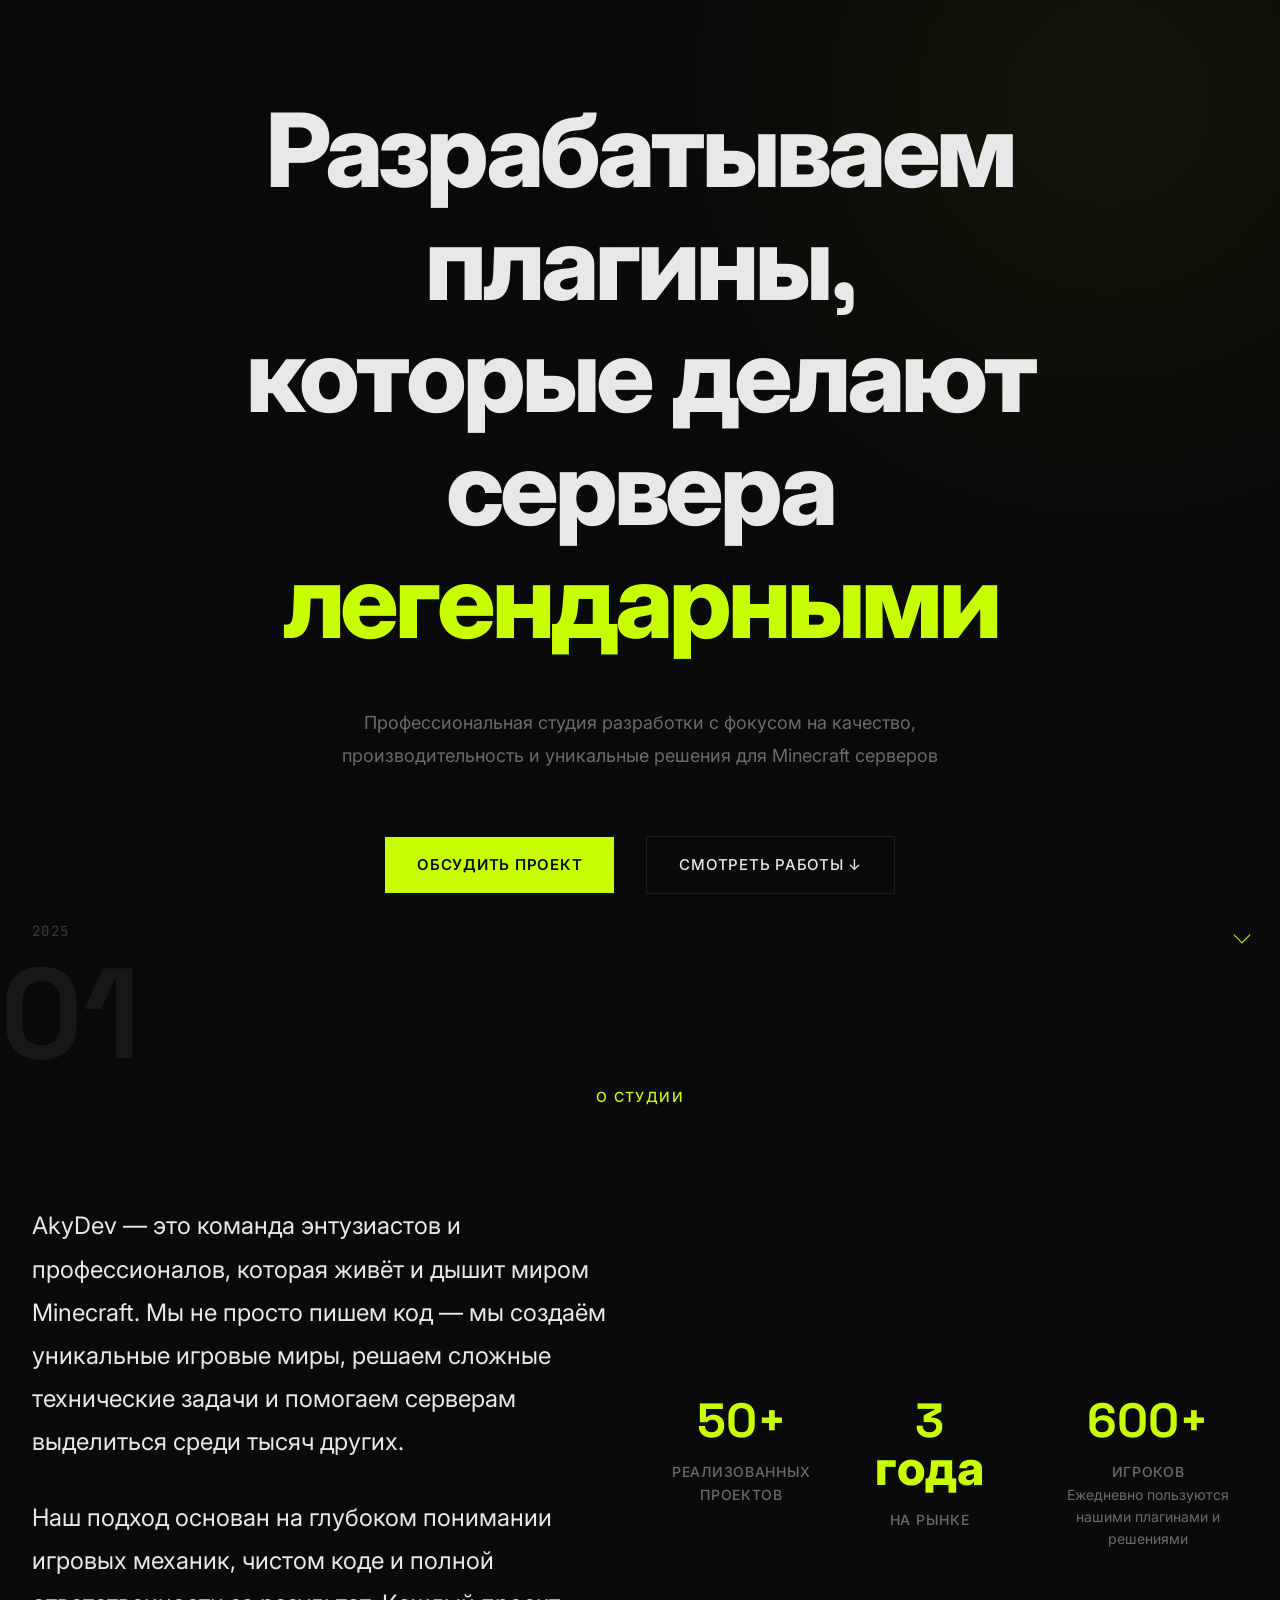
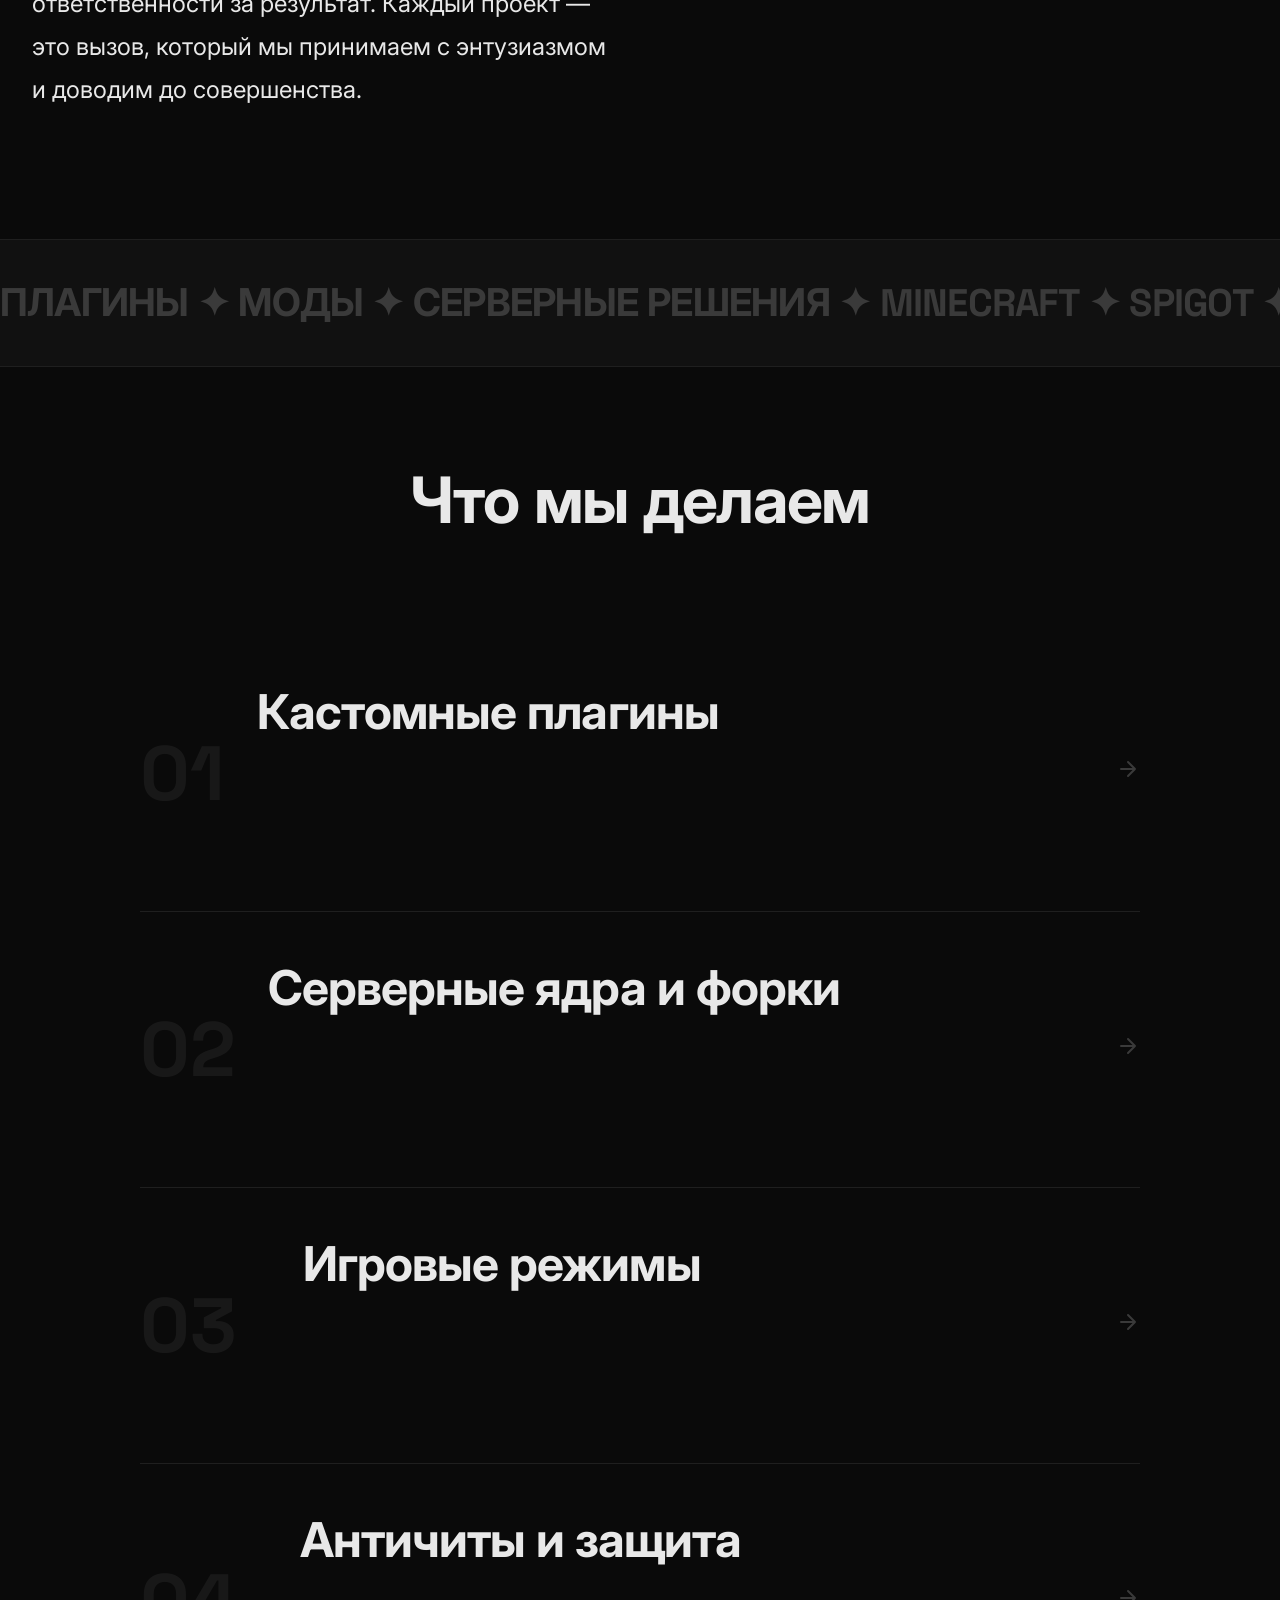
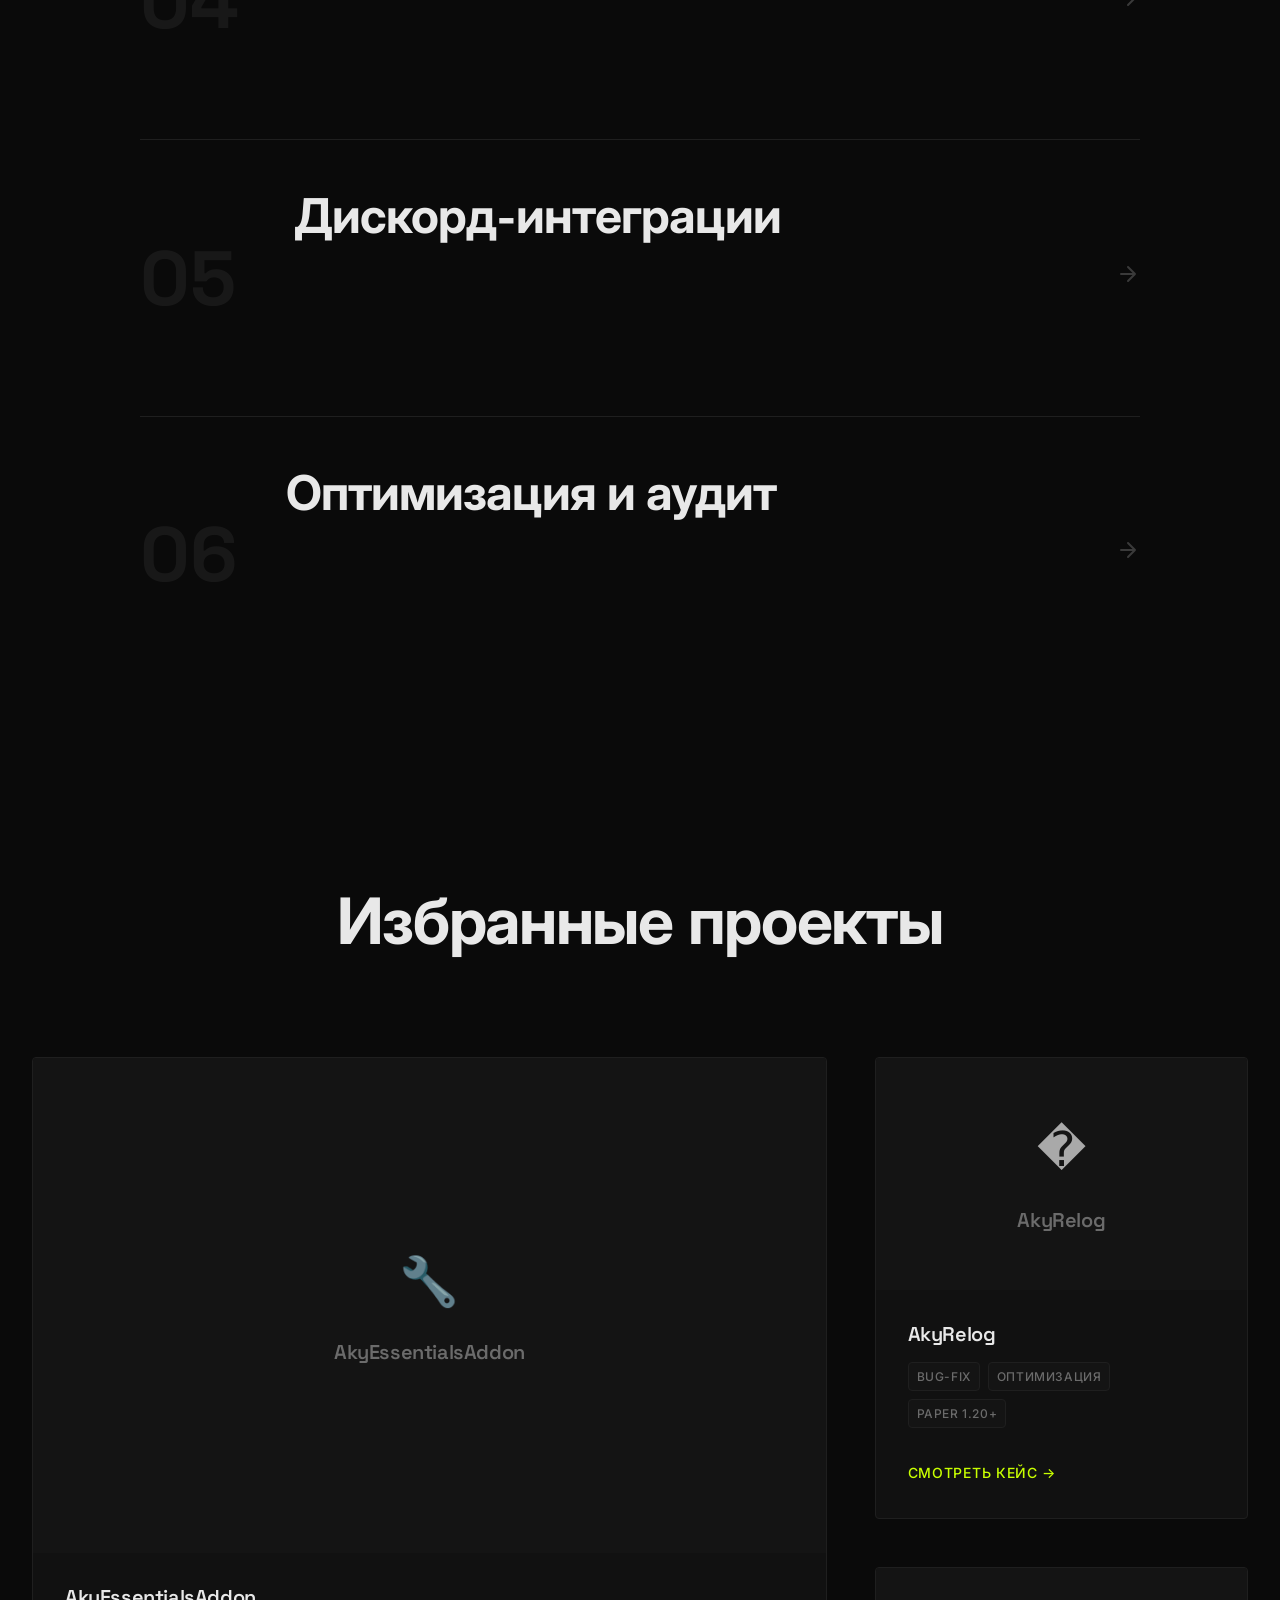
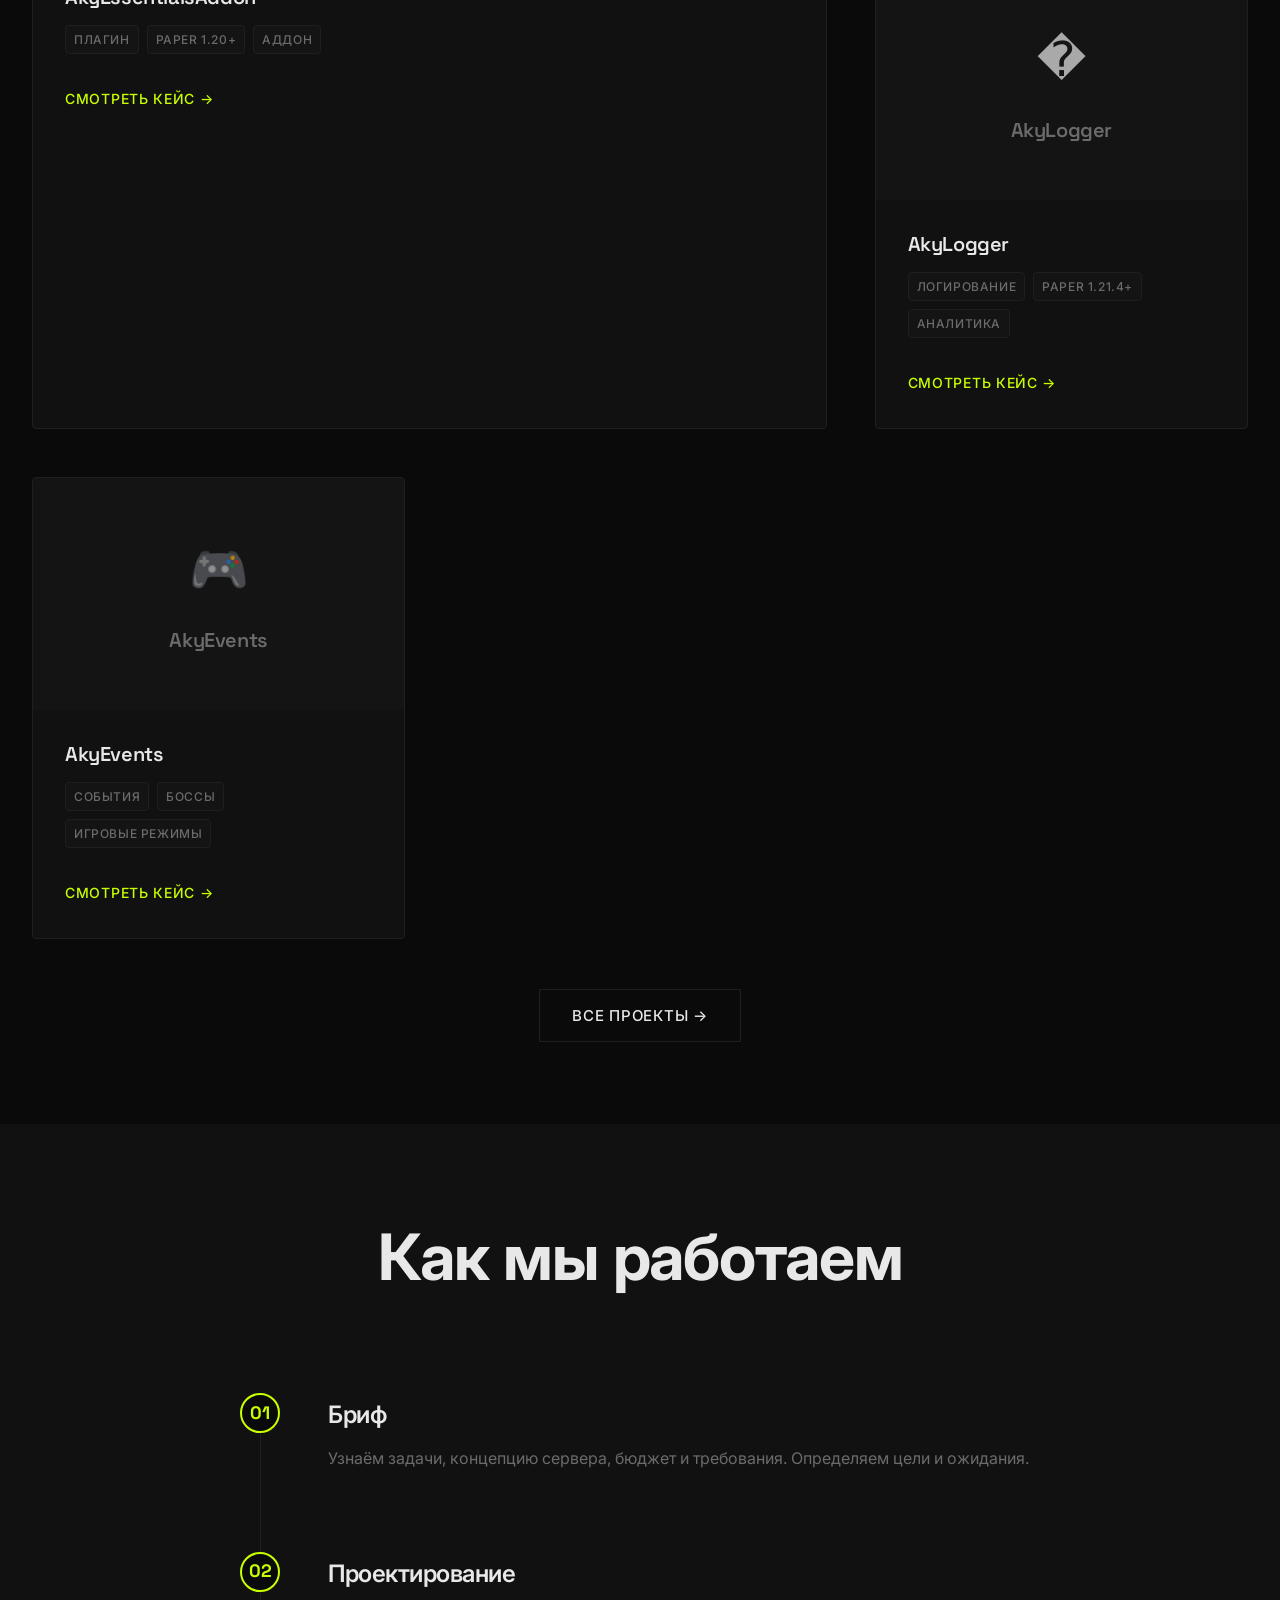
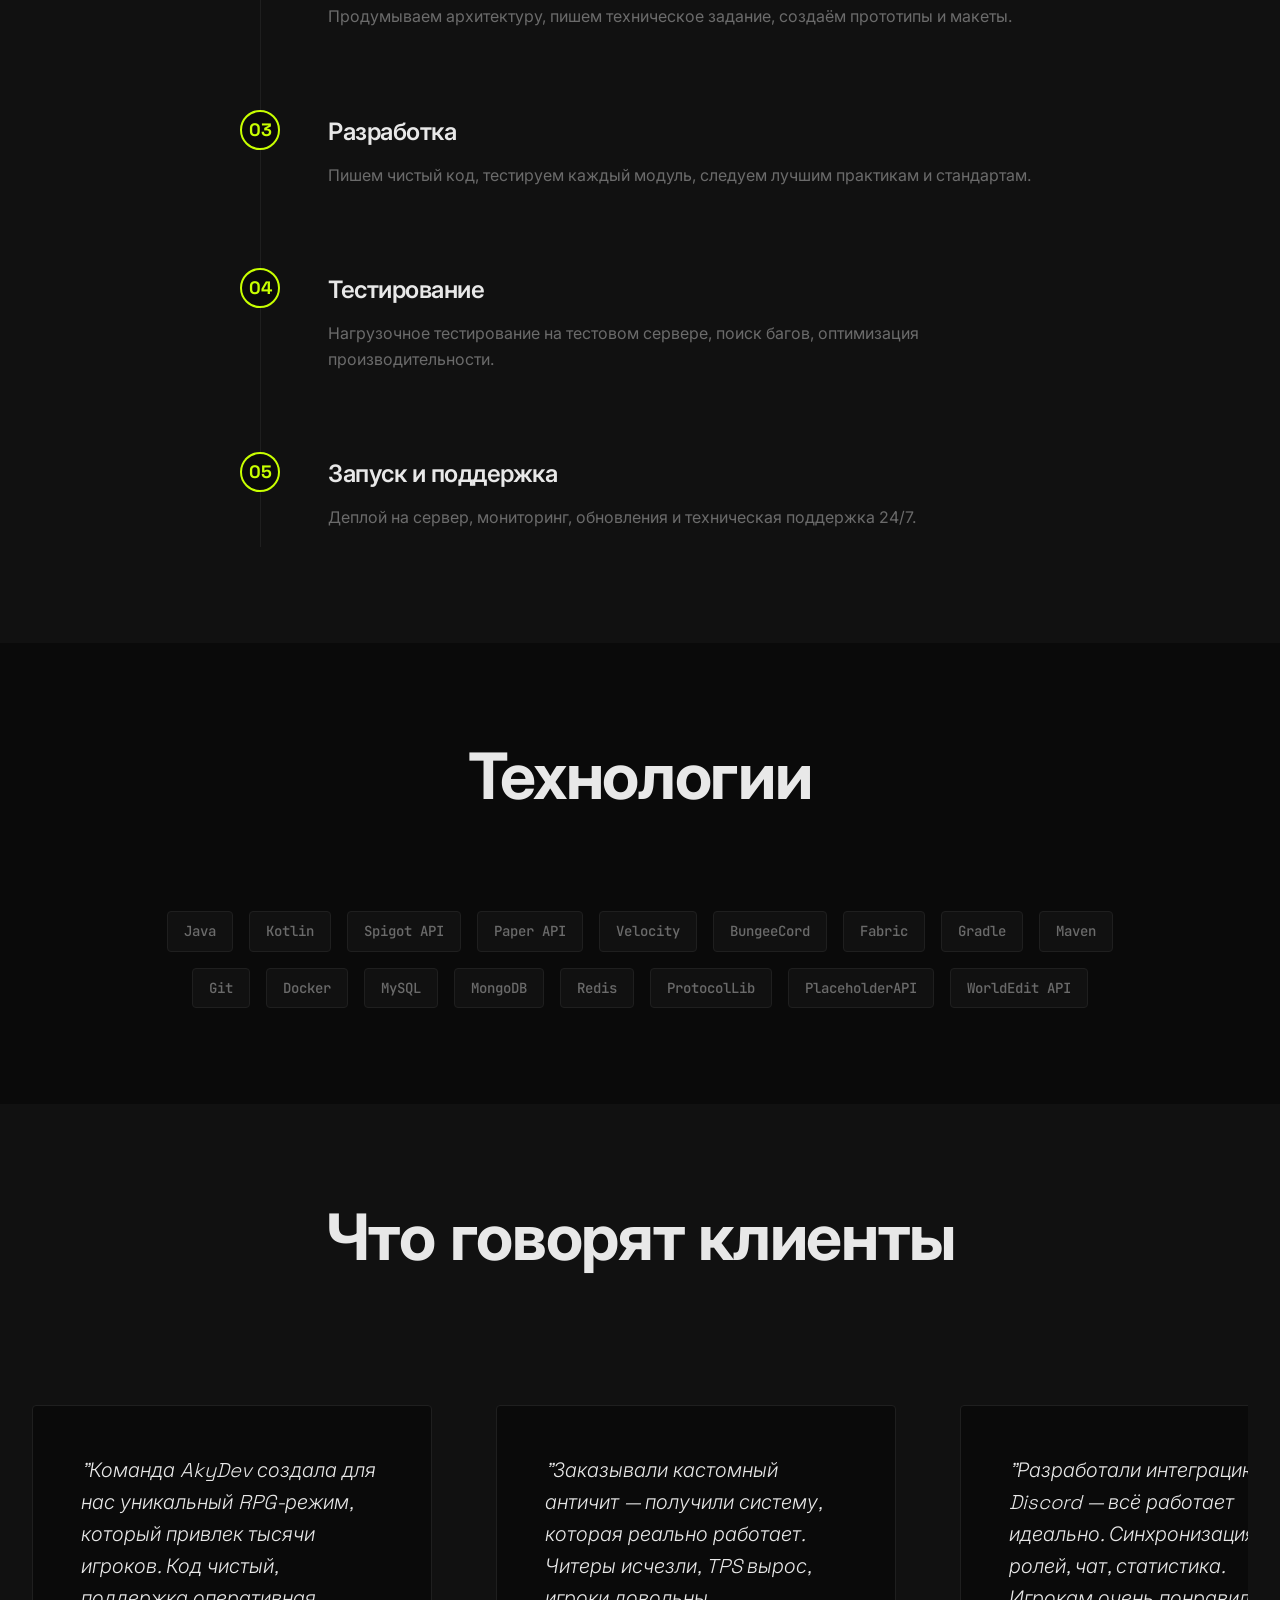
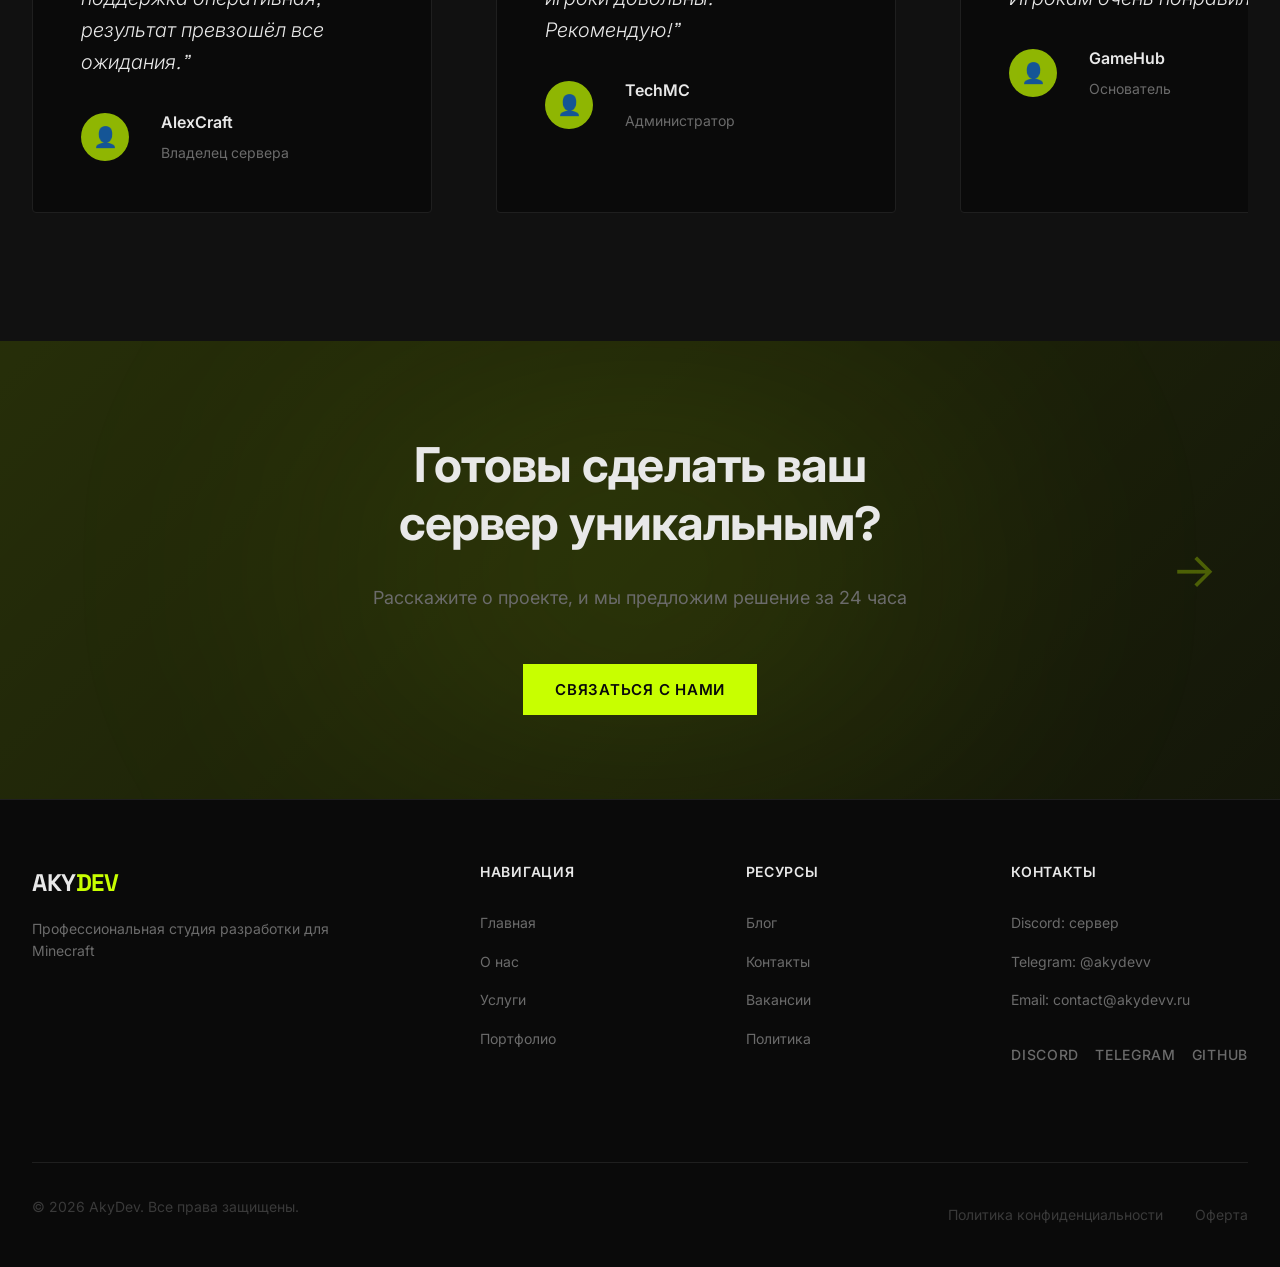
==== commit f882a2e2: "пвпрр" ====
--- a/index.html
+++ b/index.html
@@ -66,7 +66,7 @@
                 <div class="hero-content">
                     <h1 class="hero-title">
                         Разрабатываем плагины,<br>
-                        которые делают серверы<br>
+                        которые делают сервера<br>
                         <span class="accent">легендарными</span>
                     </h1>
                     <p class="hero-subtitle">
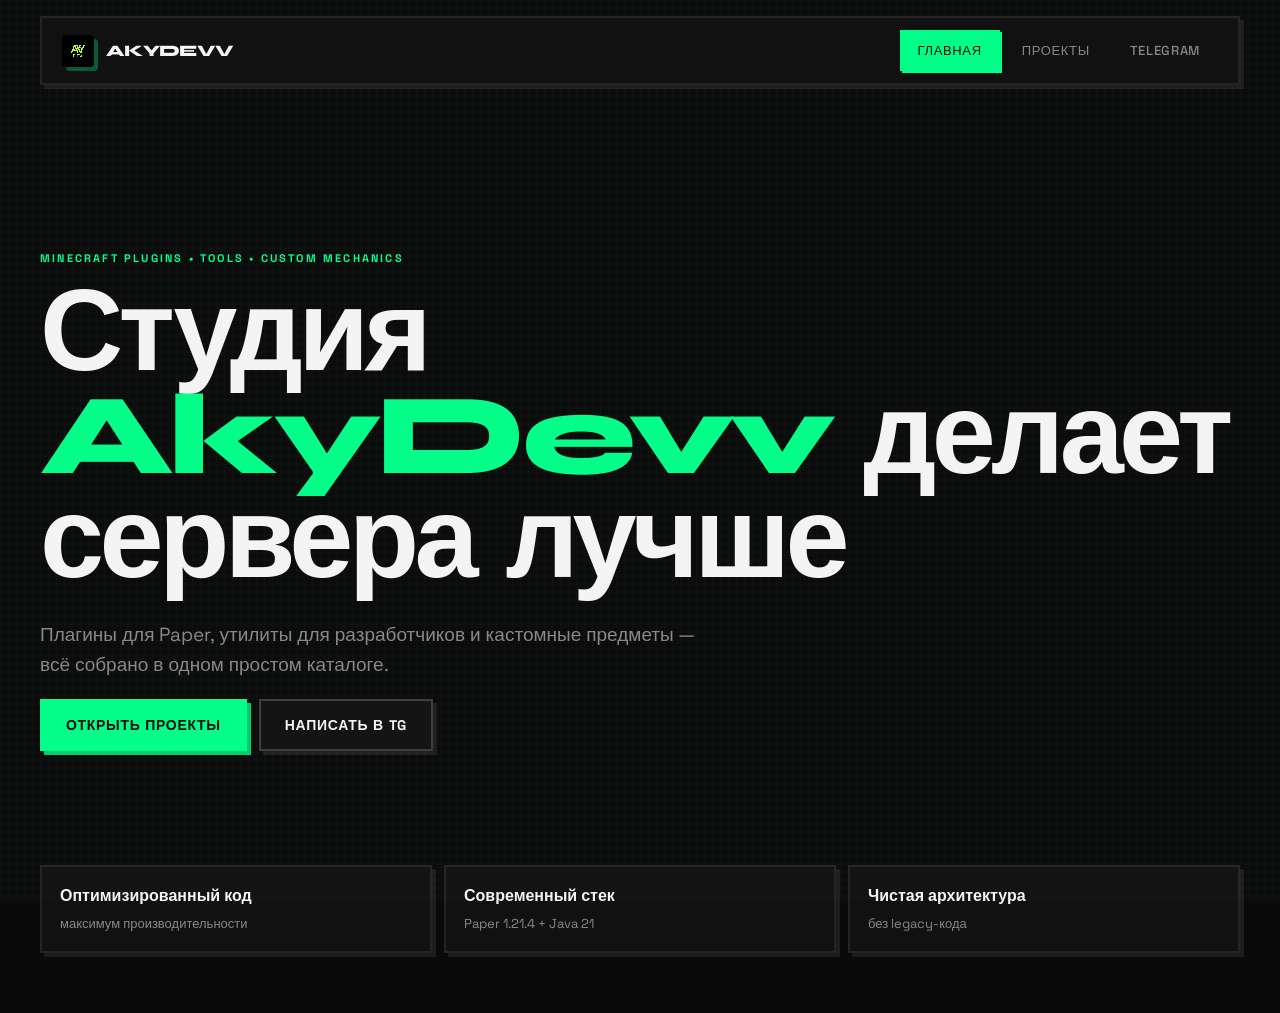
==== commit 826b4df5: "Add files via upload" ====
--- a/index.html
+++ b/index.html
@@ -1,553 +1,44 @@
-<!DOCTYPE html>
+<!doctype html>
 <html lang="ru">
 <head>
-    <meta charset="UTF-8">
-    <meta name="viewport" content="width=device-width, initial-scale=1.0">
-    <title>AkyDev - Студия разработки плагинов для Minecraft</title>
-    <meta name="description" content="Профессиональная студия разработки плагинов, модов и серверных решений для Minecraft. Кастомные плагины, игровые режимы, оптимизация и поддержка.">
-    <link rel="preconnect" href="https://fonts.googleapis.com">
-    <link rel="preconnect" href="https://fonts.gstatic.com" crossorigin>
-    <link href="https://fonts.googleapis.com/css2?family=Inter:wght@300;400;500;600;700;800&family=Space+Grotesk:wght@300;400;500;600;700&family=JetBrains+Mono:wght@300;400;500;600&display=swap" rel="stylesheet">
-    <link rel="stylesheet" href="assets/css/styles.css">
-    <link rel="icon" type="image/svg+xml" href="data:image/svg+xml,<svg xmlns='http://www.w3.org/2000/svg' viewBox='0 0 100 100'><rect fill='%230A0A0A' width='100' height='100'/><text x='50' y='50' text-anchor='middle' dy='.3em' fill='%23C8FF00' font-family='monospace' font-size='40'>AK</text></svg>">
+  <meta charset="utf-8" />
+  <meta name="viewport" content="width=device-width, initial-scale=1" />
+  <title>AkyDevv — Minecraft Studio</title>
+  <meta name="description" content="Сайт проектов студии Minecraft-разработки @AkyDevv." />
+  <link rel="stylesheet" href="assets/styles.css" />
 </head>
 <body>
-    <!-- Navigation -->
-    <header class="navbar">
-        <div class="nav-container">
-            <div class="nav-logo">
-                <a href="index.html" class="logo-text">AKY<span class="logo-accent">DEV</span></a>
-            </div>
-            <nav class="nav-menu">
-                <a href="index.html" class="nav-link">Главная</a>
-                <a href="pages/about.html" class="nav-link">О нас</a>
-                <a href="pages/services.html" class="nav-link">Услуги</a>
-                <a href="pages/portfolio.html" class="nav-link">Портфолио</a>
-                <a href="pages/blog.html" class="nav-link">Блог</a>
-                <a href="pages/contact.html" class="nav-link">Контакты</a>
-            </nav>
-            <div class="nav-cta">
-                <a href="pages/contact.html" class="btn-cta">Обсудить проект</a>
-            </div>
-            <div class="nav-toggle">
-                <span></span>
-                <span></span>
-                <span></span>
-            </div>
+  <div class="grain" aria-hidden="true"></div>
+  <header class="site-header">
+    <a class="brand" href="index.html" aria-label="AkyDevv home">
+      <span class="brand-cube"></span>
+      <span>AkyDevv</span>
+    </a>
+    <nav class="nav" aria-label="Главная навигация">
+      <a href="index.html" class="active">Главная</a>
+      <a href="works.html">Проекты</a>
+      <a href="https://t.me/akydevv" target="_blank" rel="noreferrer">Telegram</a>
+    </nav>
+  </header>
+
+  <main class="hero-shell">
+    <section class="hero">
+      <div class="hero-copy reveal">
+        <p class="eyebrow">Minecraft plugins • tools • custom mechanics</p>
+        <h1>Студия <span>AkyDevv</span> делает сервера лучше</h1>
+        <p class="lead">Плагины для Paper, утилиты для разработчиков и кастомные предметы — всё собрано в одном простом каталоге.</p>
+        <div class="hero-actions">
+          <a class="btn primary" href="works.html">Открыть проекты</a>
+          <a class="btn ghost" href="https://t.me/akydevv" target="_blank" rel="noreferrer">Написать в TG</a>
         </div>
-    </header>
+      </div>
+    </section>
 
-    <!-- Mobile Menu -->
-    <div class="mobile-menu">
-        <div class="mobile-menu-container">
-            <nav class="mobile-nav">
-                <a href="index.html" class="mobile-nav-link">Главная</a>
-                <a href="pages/about.html" class="mobile-nav-link">О нас</a>
-                <a href="pages/services.html" class="mobile-nav-link">Услуги</a>
-                <a href="pages/portfolio.html" class="mobile-nav-link">Портфолио</a>
-                <a href="pages/blog.html" class="mobile-nav-link">Блог</a>
-                <a href="pages/contact.html" class="mobile-nav-link">Контакты</a>
-            </nav>
-            <div class="mobile-socials">
-                <a href="#" class="social-link">Discord</a>
-                <a href="#" class="social-link">Telegram</a>
-                <a href="#" class="social-link">GitHub</a>
-            </div>
-        </div>
-    </div>
-
-    <main>
-        <!-- Hero Section -->
-        <section id="home" class="hero">
-            <div class="hero-background">
-                <div class="glow-effect"></div>
-            </div>
-            <div class="container">
-                <div class="hero-content">
-                    <h1 class="hero-title">
-                        Разрабатываем плагины,<br>
-                        которые делают сервера<br>
-                        <span class="accent">легендарными</span>
-                    </h1>
-                    <p class="hero-subtitle">
-                        Профессиональная студия разработки с фокусом на качество, производительность и уникальные решения для Minecraft серверов
-                    </p>
-                    <div class="hero-actions">
-                        <a href="pages/contact.html" class="btn-primary">Обсудить проект</a>
-                        <a href="pages/portfolio.html" class="btn-outline">Смотреть работы ↓</a>
-                    </div>
-                </div>
-                <div class="hero-meta">
-                    <div class="year">2025</div>
-                    <div class="scroll-indicator">
-                        <div class="scroll-line"></div>
-                        <div class="scroll-arrow"></div>
-                    </div>
-                </div>
-            </div>
-        </section>
-
-        <!-- About Teaser -->
-        <section id="about" class="about-teaser">
-            <div class="container">
-                <div class="section-header">
-                    <div class="section-label">О СТУДИИ</div>
-                    <div class="section-number">01</div>
-                </div>
-                <div class="about-content">
-                    <div class="about-text">
-                        <p class="about-description">
-                            AkyDev — это команда энтузиастов и профессионалов, которая живёт и дышит миром Minecraft. Мы не просто пишем код — мы создаём уникальные игровые миры, решаем сложные технические задачи и помогаем серверам выделиться среди тысяч других.
-                        </p>
-                        <p class="about-description">
-                            Наш подход основан на глубоком понимании игровых механик, чистом коде и полной ответственности за результат. Каждый проект — это вызов, который мы принимаем с энтузиазмом и доводим до совершенства.
-                        </p>
-                    </div>
-                    <div class="about-stats">
-                        <div class="stat-item">
-                            <div class="stat-number">50+</div>
-                            <div class="stat-label">реализованных проектов</div>
-                        </div>
-                        <div class="stat-item">
-                            <div class="stat-number">3 года</div>
-                            <div class="stat-label">на рынке</div>
-                        </div>
-                        <div class="stat-item">
-                            <div class="stat-number">600+</div>
-                            <div class="stat-label">игроков</div>
-                            <div class="stat-description">Ежедневно пользуются нашими плагинами и решениями</div>
-                        </div>
-                    </div>
-                </div>
-            </div>
-        </section>
-
-        <!-- Marquee -->
-        <section class="marquee">
-            <div class="marquee-content">
-                <div class="marquee-text">
-                    ПЛАГИНЫ ✦ МОДЫ ✦ СЕРВЕРНЫЕ РЕШЕНИЯ ✦ MINECRAFT ✦ SPIGOT ✦ PAPER ✦ VELOCITY ✦ BUNGEECORD ✦ FABRIC ✦ AKYDEV ✦
-                </div>
-                <div class="marquee-text" aria-hidden="true">
-                    ПЛАГИНЫ ✦ МОДЫ ✦ СЕРВЕРНЫЕ РЕШЕНИЯ ✦ MINECRAFT ✦ SPIGOT ✦ PAPER ✦ VELOCITY ✦ BUNGEECORD ✦ FABRIC ✦ AKYDEV ✦
-                </div>
-            </div>
-        </section>
-
-        <!-- Services -->
-        <section id="services" class="services">
-            <div class="container">
-                <div class="section-header">
-                    <h2 class="section-title">Что мы делаем</h2>
-                </div>
-                <div class="services-list">
-                    <div class="service-item">
-                        <div class="service-number">01</div>
-                        <div class="service-content">
-                            <h3 class="service-title">Кастомные плагины</h3>
-                            <p class="service-description">
-                                Разработка уникальных плагинов с нуля под задачи вашего сервера. От простых утилит до сложных систем управления.
-                            </p>
-                            <a href="#" class="service-link">Подробнее →</a>
-                        </div>
-                        <div class="service-arrow">
-                            <svg width="24" height="24" viewBox="0 0 24 24" fill="none">
-                                <path d="M5 12H19M19 12L12 5M19 12L12 19" stroke="currentColor" stroke-width="2" stroke-linecap="round" stroke-linejoin="round"/>
-                            </svg>
-                        </div>
-                    </div>
-
-                    <div class="service-item">
-                        <div class="service-number">02</div>
-                        <div class="service-content">
-                            <h3 class="service-title">Серверные ядра и форки</h3>
-                            <p class="service-description">
-                                Модификация и оптимизация серверных ядер для максимальной производительности и уникального функционала.
-                            </p>
-                            <a href="#" class="service-link">Подробнее →</a>
-                        </div>
-                        <div class="service-arrow">
-                            <svg width="24" height="24" viewBox="0 0 24 24" fill="none">
-                                <path d="M5 12H19M19 12L12 5M19 12L12 19" stroke="currentColor" stroke-width="2" stroke-linecap="round" stroke-linejoin="round"/>
-                            </svg>
-                        </div>
-                    </div>
-
-                    <div class="service-item">
-                        <div class="service-number">03</div>
-                        <div class="service-content">
-                            <h3 class="service-title">Игровые режимы</h3>
-                            <p class="service-description">
-                                Полные игровые режимы: грифеские, выживание, анархия. От концепции до готового решения.
-                            </p>
-                            <a href="#" class="service-link">Подробнее →</a>
-                        </div>
-                        <div class="service-arrow">
-                            <svg width="24" height="24" viewBox="0 0 24 24" fill="none">
-                                <path d="M5 12H19M19 12L12 5M19 12L12 19" stroke="currentColor" stroke-width="2" stroke-linecap="round" stroke-linejoin="round"/>
-                            </svg>
-                        </div>
-                    </div>
-
-                    <div class="service-item">
-                        <div class="service-number">04</div>
-                        <div class="service-content">
-                            <h3 class="service-title">Античиты и защита</h3>
-                            <p class="service-description">
-                                Системы защиты от читеров, ботов, краша. Обеспечиваем честную игру и стабильность сервера.
-                            </p>
-                            <a href="#" class="service-link">Подробнее →</a>
-                        </div>
-                        <div class="service-arrow">
-                            <svg width="24" height="24" viewBox="0 0 24 24" fill="none">
-                                <path d="M5 12H19M19 12L12 5M19 12L12 19" stroke="currentColor" stroke-width="2" stroke-linecap="round" stroke-linejoin="round"/>
-                            </svg>
-                        </div>
-                    </div>
-
-                    <div class="service-item">
-                        <div class="service-number">05</div>
-                        <div class="service-content">
-                            <h3 class="service-title">Дискорд-интеграции</h3>
-                            <p class="service-description">
-                                Боты и мосты между Discord и Minecraft. Синхронизация ролей, чата, статистики и многое другое.
-                            </p>
-                            <a href="#" class="service-link">Подробнее →</a>
-                        </div>
-                        <div class="service-arrow">
-                            <svg width="24" height="24" viewBox="0 0 24 24" fill="none">
-                                <path d="M5 12H19M19 12L12 5M19 12L12 19" stroke="currentColor" stroke-width="2" stroke-linecap="round" stroke-linejoin="round"/>
-                            </svg>
-                        </div>
-                    </div>
-
-                    <div class="service-item">
-                        <div class="service-number">06</div>
-                        <div class="service-content">
-                            <h3 class="service-title">Оптимизация и аудит</h3>
-                            <p class="service-description">
-                                Анализ производительности, устранение лагов, оптимизация TPS. Делаем ваши серверы быстрыми.
-                            </p>
-                            <a href="#" class="service-link">Подробнее →</a>
-                        </div>
-                        <div class="service-arrow">
-                            <svg width="24" height="24" viewBox="0 0 24 24" fill="none">
-                                <path d="M5 12H19M19 12L12 5M19 12L12 19" stroke="currentColor" stroke-width="2" stroke-linecap="round" stroke-linejoin="round"/>
-                            </svg>
-                        </div>
-                    </div>
-                </div>
-            </div>
-        </section>
-
-        <!-- Featured Works -->
-        <section id="portfolio" class="featured-works">
-            <div class="container">
-                <div class="section-header">
-                    <h2 class="section-title">Избранные проекты</h2>
-                </div>
-                <div class="works-grid">
-                    <div class="work-item featured">
-                        <div class="work-image">
-                            <div class="work-placeholder">
-                                <div class="placeholder-content">
-                                    <span class="placeholder-icon">🔧</span>
-                                    <span class="placeholder-text">AkyEssentialsAddon</span>
-                                </div>
-                            </div>
-                        </div>
-                        <div class="work-content">
-                            <h3 class="work-title">AkyEssentialsAddon</h3>
-                            <div class="work-tags">
-                                <span class="tag">Плагин</span>
-                                <span class="tag">Paper 1.20+</span>
-                                <span class="tag">Аддон</span>
-                            </div>
-                            <a href="https://t.me/akydevv/582" class="work-link" target="_blank">Смотреть кейс →</a>
-                        </div>
-                    </div>
-
-                    <div class="work-item">
-                        <div class="work-image">
-                            <div class="work-placeholder">
-                                <div class="placeholder-content">
-                                    <span class="placeholder-icon">�</span>
-                                    <span class="placeholder-text">AkyRelog</span>
-                                </div>
-                            </div>
-                        </div>
-                        <div class="work-content">
-                            <h3 class="work-title">AkyRelog</h3>
-                            <div class="work-tags">
-                                <span class="tag">Bug-fix</span>
-                                <span class="tag">Оптимизация</span>
-                                <span class="tag">Paper 1.20+</span>
-                            </div>
-                            <a href="https://t.me/akydevv/535" class="work-link" target="_blank">Смотреть кейс →</a>
-                        </div>
-                    </div>
-
-                    <div class="work-item">
-                        <div class="work-image">
-                            <div class="work-placeholder">
-                                <div class="placeholder-content">
-                                    <span class="placeholder-icon">�</span>
-                                    <span class="placeholder-text">AkyLogger</span>
-                                </div>
-                            </div>
-                        </div>
-                        <div class="work-content">
-                            <h3 class="work-title">AkyLogger</h3>
-                            <div class="work-tags">
-                                <span class="tag">Логирование</span>
-                                <span class="tag">Paper 1.21.4+</span>
-                                <span class="tag">Аналитика</span>
-                            </div>
-                            <a href="https://t.me/akydevv/533" class="work-link" target="_blank">Смотреть кейс →</a>
-                        </div>
-                    </div>
-
-                    <div class="work-item">
-                        <div class="work-image">
-                            <div class="work-placeholder">
-                                <div class="placeholder-content">
-                                    <span class="placeholder-icon">🎮</span>
-                                    <span class="placeholder-text">AkyEvents</span>
-                                </div>
-                            </div>
-                        </div>
-                        <div class="work-content">
-                            <h3 class="work-title">AkyEvents</h3>
-                            <div class="work-tags">
-                                <span class="tag">События</span>
-                                <span class="tag">Боссы</span>
-                                <span class="tag">Игровые режимы</span>
-                            </div>
-                            <a href="https://t.me/akydevv/526" class="work-link" target="_blank">Смотреть кейс →</a>
-                        </div>
-                    </div>
-                </div>
-                <div class="works-footer">
-                    <a href="pages/portfolio.html" class="btn-outline">Все проекты →</a>
-                </div>
-            </div>
-        </section>
-
-        <!-- Process -->
-        <section class="process">
-            <div class="container">
-                <div class="section-header">
-                    <h2 class="section-title">Как мы работаем</h2>
-                </div>
-                <div class="process-timeline">
-                    <div class="process-item">
-                        <div class="process-number">01</div>
-                        <div class="process-content">
-                            <h3 class="process-title">Бриф</h3>
-                            <p class="process-description">
-                                Узнаём задачи, концепцию сервера, бюджет и требования. Определяем цели и ожидания.
-                            </p>
-                        </div>
-                    </div>
-
-                    <div class="process-item">
-                        <div class="process-number">02</div>
-                        <div class="process-content">
-                            <h3 class="process-title">Проектирование</h3>
-                            <p class="process-description">
-                                Продумываем архитектуру, пишем техническое задание, создаём прототипы и макеты.
-                            </p>
-                        </div>
-                    </div>
-
-                    <div class="process-item">
-                        <div class="process-number">03</div>
-                        <div class="process-content">
-                            <h3 class="process-title">Разработка</h3>
-                            <p class="process-description">
-                                Пишем чистый код, тестируем каждый модуль, следуем лучшим практикам и стандартам.
-                            </p>
-                        </div>
-                    </div>
-
-                    <div class="process-item">
-                        <div class="process-number">04</div>
-                        <div class="process-content">
-                            <h3 class="process-title">Тестирование</h3>
-                            <p class="process-description">
-                                Нагрузочное тестирование на тестовом сервере, поиск багов, оптимизация производительности.
-                            </p>
-                        </div>
-                    </div>
-
-                    <div class="process-item">
-                        <div class="process-number">05</div>
-                        <div class="process-content">
-                            <h3 class="process-title">Запуск и поддержка</h3>
-                            <p class="process-description">
-                                Деплой на сервер, мониторинг, обновления и техническая поддержка 24/7.
-                            </p>
-                        </div>
-                    </div>
-                </div>
-            </div>
-        </section>
-
-        <!-- Tech Stack -->
-        <section class="tech-stack">
-            <div class="container">
-                <div class="section-header">
-                    <h2 class="section-title">Технологии</h2>
-                </div>
-                <div class="tech-list">
-                    <span class="tech-tag">Java</span>
-                    <span class="tech-tag">Kotlin</span>
-                    <span class="tech-tag">Spigot API</span>
-                    <span class="tech-tag">Paper API</span>
-                    <span class="tech-tag">Velocity</span>
-                    <span class="tech-tag">BungeeCord</span>
-                    <span class="tech-tag">Fabric</span>
-                    <span class="tech-tag">Gradle</span>
-                    <span class="tech-tag">Maven</span>
-                    <span class="tech-tag">Git</span>
-                    <span class="tech-tag">Docker</span>
-                    <span class="tech-tag">MySQL</span>
-                    <span class="tech-tag">MongoDB</span>
-                    <span class="tech-tag">Redis</span>
-                    <span class="tech-tag">ProtocolLib</span>
-                    <span class="tech-tag">PlaceholderAPI</span>
-                    <span class="tech-tag">WorldEdit API</span>
-                </div>
-            </div>
-        </section>
-
-        <!-- Testimonials -->
-        <section class="testimonials">
-            <div class="container">
-                <div class="section-header">
-                    <h2 class="section-title">Что говорят клиенты</h2>
-                </div>
-                <div class="testimonials-slider">
-                    <div class="testimonial-item">
-                        <blockquote class="testimonial-text">
-                            "Команда AkyDev создала для нас уникальный RPG-режим, который привлек тысячи игроков. Код чистый, поддержка оперативная, результат превзошёл все ожидания."
-                        </blockquote>
-                        <div class="testimonial-author">
-                            <div class="author-avatar">👤</div>
-                            <div class="author-info">
-                                <div class="author-name">AlexCraft</div>
-                                <div class="author-role">Владелец сервера</div>
-                            </div>
-                        </div>
-                    </div>
-
-                    <div class="testimonial-item">
-                        <blockquote class="testimonial-text">
-                            "Заказывали кастомный античит — получили систему, которая реально работает. Читеры исчезли, TPS вырос, игроки довольны. Рекомендую!"
-                        </blockquote>
-                        <div class="testimonial-author">
-                            <div class="author-avatar">👤</div>
-                            <div class="author-info">
-                                <div class="author-name">TechMC</div>
-                                <div class="author-role">Администратор</div>
-                            </div>
-                        </div>
-                    </div>
-
-                    <div class="testimonial-item">
-                        <blockquote class="testimonial-text">
-                            "Разработали интеграцию с Discord — всё работает идеально. Синхронизация ролей, чат, статистика. Игрокам очень понравилось!"
-                        </blockquote>
-                        <div class="testimonial-author">
-                            <div class="author-avatar">👤</div>
-                            <div class="author-info">
-                                <div class="author-name">GameHub</div>
-                                <div class="author-role">Основатель</div>
-                            </div>
-                        </div>
-                    </div>
-                </div>
-            </div>
-        </section>
-
-        <!-- CTA -->
-        <section class="cta">
-            <div class="container">
-                <div class="cta-content">
-                    <h2 class="cta-title">Готовы сделать ваш сервер уникальным?</h2>
-                    <p class="cta-subtitle">Расскажите о проекте, и мы предложим решение за 24 часа</p>
-                    <a href="pages/contact.html" class="btn-primary">Связаться с нами</a>
-                </div>
-                <div class="cta-decoration">
-                    <div class="cta-arrow">→</div>
-                </div>
-            </div>
-        </section>
-    </main>
-
-    <!-- Footer -->
-    <footer class="footer">
-        <div class="container">
-            <div class="footer-content">
-                <div class="footer-brand">
-                    <div class="footer-logo">
-                        <span class="logo-text">AKY<span class="logo-accent">DEV</span></span>
-                    </div>
-                    <p class="footer-description">
-                        Профессиональная студия разработки для Minecraft
-                    </p>
-                </div>
-                
-                <div class="footer-nav">
-                    <div class="footer-column">
-                        <h4 class="footer-title">Навигация</h4>
-                        <nav class="footer-links">
-                            <a href="index.html">Главная</a>
-                            <a href="pages/about.html">О нас</a>
-                            <a href="pages/services.html">Услуги</a>
-                            <a href="pages/portfolio.html">Портфолио</a>
-                        </nav>
-                    </div>
-                    
-                    <div class="footer-column">
-                        <h4 class="footer-title">Ресурсы</h4>
-                        <nav class="footer-links">
-                            <a href="pages/blog.html">Блог</a>
-                            <a href="pages/contact.html">Контакты</a>
-                            <a href="pages/careers.html">Вакансии</a>
-                            <a href="pages/privacy.html">Политика</a>
-                        </nav>
-                    </div>
-                    
-                    <div class="footer-column">
-                        <h4 class="footer-title">Контакты</h4>
-                        <div class="footer-contact">
-                            <a href="https://discord.gg/VQdwjt472D" class="contact-link">Discord: сервер</a>
-                            <a href="https://t.me/akydevv" class="contact-link">Telegram: @akydevv</a>
-                            <a href="#" class="contact-link">Email: contact@akydevv.ru</a>
-                        </div>
-                        <div class="footer-socials">
-                            <a href="https://discord.gg/VQdwjt472D" class="social-link">Discord</a>
-                            <a href="https://t.me/akydevv" class="social-link">Telegram</a>
-                            <a href="https://github.com/JavaSoska777" class="social-link">GitHub</a>
-                        </div>
-                    </div>
-                </div>
-            </div>
-            
-            <div class="footer-bottom">
-                <div class="footer-border"></div>
-                <div class="footer-copyright">
-                    <p>© 2026 AkyDev. Все права защищены.</p>
-                    <div class="footer-legal">
-                        <a href="pages/privacy.html">Политика конфиденциальности</a>
-                        <a href="pages/terms.html">Оферта</a>
-                    </div>
-                </div>
-            </div>
-        </div>
-    </footer>
-
-    <script src="assets/js/script.js"></script>
+    <section class="quick-strip reveal delay-2" aria-label="Особенности">
+      <div><b>Оптимизированный код</b><span>максимум производительности</span></div>
+      <div><b>Современный стек</b><span>Paper 1.21.4 + Java 21</span></div>
+      <div><b>Чистая архитектура</b><span>без legacy-кода</span></div>
+    </section>
+  </main>
 </body>
-</html>
+</html>
--- a/assets/styles.css
+++ b/assets/styles.css
@@ -0,0 +1,677 @@
+@import url('https://fonts.googleapis.com/css2?family=Space+Grotesk:wght@400;500;700&family=Syne:wght@400;700;800&display=swap');
+
+:root {
+  --bg: #0a0a0a;
+  --bg-2: #111111;
+  --panel: rgba(20, 20, 20, .95);
+  --panel-2: rgba(30, 30, 30, .98);
+  --line: rgba(255, 255, 255, .08);
+  --line-strong: rgba(255, 255, 255, .18);
+  --text: #f5f5f5;
+  --muted: #888888;
+  --acid: #00ff88;
+  --emerald: #00cc6a;
+  --gold: #ffcc00;
+  --orange: #ff6600;
+  --violet: #9966ff;
+  --danger: #ff3333;
+  --shadow: 0 4px 0 rgba(0, 0, 0, 1);
+  --radius: 0;
+  --pixel-size: 4px;
+}
+
+* { box-sizing: border-box; }
+
+html { scroll-behavior: smooth; }
+
+body {
+  margin: 0;
+  min-height: 100vh;
+  color: var(--text);
+  font-family: "Space Grotesk", sans-serif;
+  background: var(--bg);
+  overflow-x: hidden;
+  image-rendering: pixelated;
+}
+
+body::before {
+  content: "";
+  position: fixed;
+  inset: 0;
+  pointer-events: none;
+  background-image:
+    linear-gradient(rgba(0, 255, 136, .03) 1px, transparent 1px),
+    linear-gradient(90deg, rgba(0, 255, 136, .03) 1px, transparent 1px);
+  background-size: 8px 8px;
+  z-index: -2;
+}
+
+body::after {
+  content: "";
+  position: fixed;
+  inset: 0;
+  pointer-events: none;
+  background: repeating-linear-gradient(
+    0deg,
+    transparent,
+    transparent 2px,
+    rgba(0, 0, 0, .1) 2px,
+    rgba(0, 0, 0, .1) 4px
+  );
+  z-index: -1;
+}
+
+.grain {
+  position: fixed;
+  inset: 0;
+  pointer-events: none;
+  z-index: 10;
+  opacity: .08;
+  background-image: url("data:image/svg+xml,%3Csvg xmlns='http://www.w3.org/2000/svg' width='4' height='4' viewBox='0 0 4 4'%3E%3Cfilter id='n'%3E%3CfeTurbulence type='fractalNoise' baseFrequency='.8' numOctaves='4' stitchTiles='stitch'/%3E%3C/filter%3E%3Crect width='4' height='4' filter='url(%23n)' opacity='.5'/%3E%3C/svg%3E");
+}
+
+.site-header {
+  width: min(1200px, calc(100% - 32px));
+  margin: 16px auto 0;
+  padding: 12px 20px;
+  border: 2px solid var(--line);
+  background: var(--bg-2);
+  display: flex;
+  align-items: center;
+  justify-content: space-between;
+  position: sticky;
+  top: 16px;
+  z-index: 20;
+  box-shadow: 4px 4px 0 var(--line);
+}
+
+.brand {
+  color: var(--text);
+  text-decoration: none;
+  font-family: "Syne", sans-serif;
+  font-weight: 800;
+  letter-spacing: -.04em;
+  display: inline-flex;
+  gap: 12px;
+  align-items: center;
+  text-transform: uppercase;
+  font-size: 16px;
+}
+
+.brand-cube {
+  width: 32px;
+  height: 32px;
+  background: url('images/avatar.png') center/contain;
+  box-shadow: 4px 4px 0 rgba(0, 255, 136, .3);
+  transform: rotate(0deg);
+  position: relative;
+  border-radius: 4px;
+}
+
+.nav { display: flex; align-items: center; gap: 4px; }
+
+.nav a {
+  color: var(--muted);
+  text-decoration: none;
+  padding: 10px 16px;
+  border: 2px solid transparent;
+  font-size: 13px;
+  font-weight: 500;
+  text-transform: uppercase;
+  letter-spacing: .05em;
+  transition: all .15s ease;
+}
+
+.nav a:hover {
+  color: var(--text);
+  border-color: var(--line);
+  background: var(--bg-2);
+}
+
+.nav a.active {
+  color: var(--bg);
+  background: var(--acid);
+  border-color: var(--acid);
+  box-shadow: 2px 2px 0 var(--acid);
+}
+
+.hero-shell, .works-page {
+  width: min(1200px, calc(100% - 32px));
+  margin: 0 auto;
+}
+
+.hero {
+  min-height: calc(100vh - 100px);
+  display: flex;
+  flex-direction: column;
+  justify-content: center;
+  padding: 80px 0 48px;
+}
+
+.eyebrow {
+  margin: 0 0 16px;
+  color: var(--acid);
+  text-transform: uppercase;
+  letter-spacing: .2em;
+  font-weight: 700;
+  font-size: 11px;
+  font-family: "Space Grotesk", sans-serif;
+}
+
+h1, h2, h3, p { margin-top: 0; }
+
+h1 {
+  font-family: "Syne", sans-serif;
+  font-size: clamp(52px, 9vw, 120px);
+  line-height: .9;
+  letter-spacing: -.04em;
+  margin-bottom: 28px;
+  font-weight: 800;
+}
+
+h1 span,
+.works-hero h1 span {
+  color: var(--acid);
+}
+
+.lead, .works-hero p {
+  color: var(--muted);
+  font-size: clamp(16px, 2vw, 19px);
+  line-height: 1.6;
+  max-width: 680px;
+}
+
+.hero-actions, .modal-actions {
+  display: flex;
+  gap: 12px;
+  flex-wrap: wrap;
+  align-items: center;
+}
+
+.btn {
+  --btn-bg: transparent;
+  --btn-color: var(--text);
+  color: var(--btn-color);
+  background: var(--btn-bg);
+  border: 2px solid var(--line-strong);
+  text-decoration: none;
+  padding: 14px 24px;
+  font-weight: 700;
+  font-size: 14px;
+  text-transform: uppercase;
+  letter-spacing: .05em;
+  display: inline-flex;
+  align-items: center;
+  justify-content: center;
+  min-height: 52px;
+  box-shadow: 4px 4px 0 var(--line);
+  transition: all .15s ease;
+  position: relative;
+}
+
+.btn:hover {
+  transform: translate(-2px, -2px);
+  box-shadow: 6px 6px 0 var(--line);
+}
+
+.btn:active {
+  transform: translate(2px, 2px);
+  box-shadow: 0 0 0 var(--line);
+}
+
+.btn.primary {
+  --btn-bg: var(--acid);
+  --btn-color: var(--bg);
+  border-color: var(--acid);
+  box-shadow: 4px 4px 0 var(--emerald);
+}
+
+.btn.primary:hover {
+  box-shadow: 6px 6px 0 var(--emerald);
+}
+
+.btn.ghost {
+  background: var(--bg-2);
+}
+
+.btn.buy {
+  --btn-bg: var(--orange);
+  --btn-color: var(--bg);
+  border-color: var(--orange);
+  box-shadow: 4px 4px 0 var(--danger);
+}
+
+.btn.buy:hover {
+  box-shadow: 6px 6px 0 var(--danger);
+}
+
+.voxel-stage {
+  position: relative;
+  min-height: 480px;
+  border: 2px solid var(--line);
+  background: var(--bg-2);
+  overflow: hidden;
+  box-shadow: 8px 8px 0 var(--line);
+}
+
+.voxel-stage::before {
+  inset: auto -40px -40px -40px;
+  height: 180px;
+  background: repeating-linear-gradient(
+    45deg,
+    var(--bg-2),
+    var(--bg-2) 16px,
+    var(--line) 16px,
+    var(--line) 32px
+  );
+  transform: skewY(-3deg);
+}
+
+.voxel-stage::after {
+  width: 200px;
+  height: 200px;
+  right: 60px;
+  bottom: 80px;
+  background:
+    repeating-linear-gradient(0deg, var(--acid) 0 8px, transparent 8px 16px),
+    repeating-linear-gradient(90deg, var(--acid) 0 8px, transparent 8px 16px);
+  opacity: .1;
+}
+
+.sun-square {
+  position: absolute;
+  width: 120px;
+  height: 120px;
+  right: 80px;
+  top: 60px;
+  background: var(--acid);
+  box-shadow: 4px 4px 0 var(--emerald);
+  transform: rotate(0deg);
+}
+
+.floating-card {
+  position: absolute;
+  z-index: 2;
+  padding: 16px;
+  border: 2px solid var(--line);
+  background: var(--bg);
+  box-shadow: 4px 4px 0 var(--line);
+  display: grid;
+  gap: 4px;
+  animation: floaty 4s ease-in-out infinite;
+}
+.floating-card b { font-size: 18px; font-weight: 700; }
+.floating-card span { color: var(--muted); font-size: 13px; }
+.card-a { left: 40px; top: 70px; }
+.card-b { left: 90px; bottom: 120px; animation-delay: -1.5s; }
+
+.pickaxe {
+  position: absolute;
+  width: 8px;
+  height: 280px;
+  left: 50%;
+  top: 120px;
+  transform: rotate(45deg);
+  background: var(--line);
+  box-shadow: 4px 4px 0 var(--line);
+}
+.pickaxe::before {
+  content: "";
+  position: absolute;
+  width: 180px;
+  height: 48px;
+  left: -86px;
+  top: -24px;
+  background: var(--acid);
+  box-shadow: 4px 4px 0 var(--emerald);
+  clip-path: polygon(0 50%, 15% 0, 85% 0, 100% 50%, 85% 100%, 15% 100%);
+}
+
+.quick-strip {
+  margin: -20px 0 60px;
+  display: grid;
+  grid-template-columns: repeat(3, 1fr);
+  gap: 12px;
+}
+.quick-strip div {
+  border: 2px solid var(--line);
+  padding: 18px;
+  background: var(--bg-2);
+  box-shadow: 4px 4px 0 var(--line);
+}
+.quick-strip b { display: block; margin-bottom: 6px; font-weight: 700; }
+.quick-strip span { color: var(--muted); font-size: 13px; }
+
+.works-hero {
+  padding: 80px 0 32px;
+}
+.works-hero h1 { max-width: 960px; margin-bottom: 24px; }
+
+.project-grid {
+  display: grid;
+  grid-template-columns: repeat(4, 1fr);
+  gap: 16px;
+  padding: 24px 0 80px;
+}
+
+.project-card {
+  position: relative;
+  min-height: 400px;
+  padding: 20px;
+  border: 2px solid var(--line);
+  background: var(--bg-2);
+  overflow: hidden;
+  cursor: pointer;
+  box-shadow: 4px 4px 0 var(--line);
+  display: flex;
+  flex-direction: column;
+  transition: all .2s ease;
+}
+.project-card::before {
+  content: "";
+  position: absolute;
+  inset: -60px -60px auto auto;
+  width: 140px;
+  height: 140px;
+  opacity: .2;
+  background: var(--accent, var(--acid));
+  filter: blur(40px);
+}
+.project-card:hover,
+.project-card:focus-visible {
+  transform: translate(-4px, -4px);
+  border-color: var(--accent, var(--acid));
+  box-shadow: 8px 8px 0 var(--accent, var(--acid));
+  outline: none;
+}
+.project-card.green { --accent: var(--emerald); }
+.project-card.violet { --accent: var(--violet); }
+.project-card.lime { --accent: var(--acid); }
+.project-card.orange { --accent: var(--orange); }
+
+.card-topline {
+  display: flex;
+  justify-content: space-between;
+  gap: 10px;
+  color: var(--accent);
+  font-size: 10px;
+  font-weight: 700;
+  letter-spacing: .15em;
+  text-transform: uppercase;
+}
+.project-card h2 {
+  position: relative;
+  z-index: 1;
+  font-family: "Syne", sans-serif;
+  letter-spacing: -.03em;
+  font-size: 28px;
+  line-height: 1.1;
+  margin: 18px 0 12px;
+  font-weight: 800;
+  word-wrap: break-word;
+  overflow-wrap: break-word;
+  hyphens: auto;
+}
+.project-card p {
+  position: relative;
+  z-index: 1;
+  color: var(--muted);
+  line-height: 1.5;
+  margin-bottom: 18px;
+  font-size: 14px;
+}
+.project-icon {
+  margin-top: 24px;
+  width: 80px;
+  height: 80px;
+  position: relative;
+  box-shadow: 4px 4px 0 var(--line);
+}
+.project-icon.shield {
+  background: var(--emerald);
+  clip-path: polygon(50% 0, 90% 16%, 82% 74%, 50% 100%, 18% 74%, 10% 16%);
+}
+.project-icon.rune {
+  background: var(--violet);
+  transform: rotate(45deg);
+}
+.project-icon.rune::before { content:""; position:absolute; inset:20px; border:4px solid var(--bg); }
+.project-icon.terminal {
+  background: var(--bg);
+  border: 4px solid var(--acid);
+}
+.project-icon.terminal::before { content:">_"; position:absolute; left:14px; top:22px; color:var(--acid); font-weight:700; font-size:24px; }
+.project-icon.sword {
+  width: 32px;
+  height: 110px;
+  margin-left: 20px;
+  background: linear-gradient(180deg, var(--gold), var(--danger));
+  transform: rotate(40deg);
+}
+.project-icon.sword::before { content:""; position:absolute; width:80px; height:16px; left:-24px; top:70px; background:var(--bg); }
+
+.tag-row {
+  display: flex;
+  flex-wrap: wrap;
+  gap: 8px;
+  margin-top: auto;
+  position: relative;
+  z-index: 1;
+}
+.tag-row span {
+  color: var(--text);
+  background: var(--bg);
+  border: 2px solid var(--line);
+  padding: 6px 10px;
+  font-size: 11px;
+  font-weight: 700;
+  text-transform: uppercase;
+  letter-spacing: .05em;
+}
+.open-card {
+  margin-top: 16px;
+  padding: 12px 16px;
+  border: 2px solid var(--accent);
+  color: var(--bg);
+  background: var(--accent);
+  font-weight: 700;
+  font-size: 13px;
+  text-transform: uppercase;
+  letter-spacing: .05em;
+  cursor: pointer;
+  position: relative;
+  z-index: 1;
+  box-shadow: 4px 4px 0 var(--accent);
+  transition: all .15s ease;
+}
+
+.open-card:hover {
+  transform: translate(-2px, -2px);
+  box-shadow: 6px 6px 0 var(--accent);
+}
+
+.modal {
+  position: fixed;
+  inset: 0;
+  z-index: 100;
+  display: none;
+}
+.modal.is-open { display: block; }
+.modal-backdrop {
+  position: absolute;
+  inset: 0;
+  background: rgba(0,0,0,.85);
+  backdrop-filter: blur(8px);
+  animation: backdropFade .3s ease-out;
+}
+.modal-panel {
+  position: relative;
+  width: min(900px, calc(100% - 32px));
+  max-height: calc(100vh - 32px);
+  overflow: auto;
+  margin: 16px auto;
+  border: 2px solid var(--modal-accent);
+  background: var(--bg-2);
+  box-shadow: 8px 8px 0 var(--modal-accent);
+  padding: clamp(24px, 4vw, 40px);
+  animation: modalIn .4s cubic-bezier(.16, 1, .3, 1);
+  --modal-accent: var(--acid);
+  border-radius: 16px;
+  scrollbar-width: none;
+}
+
+.modal-panel::-webkit-scrollbar {
+  display: none;
+}
+.modal-close {
+  position: sticky;
+  top: 0;
+  margin-left: auto;
+  display: flex;
+  align-items: center;
+  justify-content: center;
+  width: 40px;
+  height: 40px;
+  border: 2px solid var(--line);
+  background: var(--bg);
+  color: var(--text);
+  font-size: 24px;
+  cursor: pointer;
+  z-index: 2;
+  box-shadow: 2px 2px 0 var(--line);
+  transition: all .15s ease;
+}
+
+.modal-close:hover {
+  transform: translate(-2px, -2px);
+  box-shadow: 4px 4px 0 var(--line);
+}
+
+.modal-kicker {
+  color: var(--modal-accent);
+  font-weight: 700;
+  letter-spacing: .15em;
+  text-transform: uppercase;
+  font-size: 11px;
+  margin-top: -16px;
+}
+.modal-panel h2 {
+  font-family: "Syne", sans-serif;
+  font-size: clamp(36px, 6vw, 72px);
+  line-height: .92;
+  letter-spacing: -.04em;
+  margin: 12px 0 16px;
+  font-weight: 800;
+}
+.modal-subtitle {
+  color: var(--muted);
+  font-size: 17px;
+  line-height: 1.6;
+  max-width: 760px;
+}
+.modal-actions { margin: 20px 0 24px; }
+.modal-content {
+  display: grid;
+  gap: 16px;
+  color: var(--text);
+  line-height: 1.6;
+}
+.modal-content h3 {
+  margin: 12px 0 8px;
+  font-size: 18px;
+  color: var(--modal-accent);
+  font-weight: 700;
+  text-transform: uppercase;
+  letter-spacing: .05em;
+}
+.modal-content ul { margin: 0; padding-left: 20px; }
+.modal-content li + li { margin-top: 6px; }
+.info-grid {
+  display: grid;
+  grid-template-columns: repeat(2, minmax(0, 1fr));
+  gap: 12px;
+}
+.info-box, .item-box, .code-box {
+  border: 2px solid var(--line);
+  background: var(--bg);
+  padding: 16px;
+  box-shadow: 2px 2px 0 var(--line);
+}
+.info-box b { color: var(--text); display: block; margin-bottom: 4px; font-weight: 700; }
+.info-box span { color: var(--muted); font-size: 13px; }
+.item-grid {
+  display: grid;
+  grid-template-columns: repeat(2, minmax(0, 1fr));
+  gap: 12px;
+}
+.item-box h4 {
+  margin: 0 0 8px;
+  font-size: 17px;
+  color: var(--gold);
+  font-weight: 700;
+}
+.item-box p { color: var(--muted); margin-bottom: 10px; font-size: 14px; }
+.item-box small {
+  color: var(--muted);
+  font-weight: 700;
+  text-transform: uppercase;
+  letter-spacing: .08em;
+  font-size: 11px;
+}
+.code-box {
+  font-family: "Space Grotesk", monospace;
+  color: var(--acid);
+  white-space: pre-wrap;
+  overflow-wrap: anywhere;
+  font-size: 13px;
+  background: var(--bg);
+}
+.price-panel {
+  border: 2px solid var(--gold);
+  background: var(--bg-2);
+  padding: 18px;
+  box-shadow: 4px 4px 0 var(--gold);
+}
+.price-panel strong { font-size: 26px; color: var(--gold); font-weight: 800; }
+
+.reveal {
+  animation: lift .65s cubic-bezier(.2,.8,.2,1) both;
+}
+.delay-1 { animation-delay: .08s; }
+.delay-2 { animation-delay: .16s; }
+.delay-3 { animation-delay: .24s; }
+.delay-4 { animation-delay: .32s; }
+
+@keyframes lift { from { opacity: 0; transform: translateY(20px); } to { opacity: 1; transform: translateY(0); } }
+@keyframes floaty { 0%,100% { transform: translateY(0); } 50% { transform: translateY(-12px); } }
+@keyframes modalIn {
+  0% {
+    opacity: 0;
+    transform: translateY(40px) scale(0.95);
+  }
+  100% {
+    opacity: 1;
+    transform: translateY(0) scale(1);
+  }
+}
+@keyframes backdropFade {
+  from { opacity: 0; }
+  to { opacity: 1; }
+}
+
+@media (max-width: 1000px) {
+  .hero { grid-template-columns: 1fr; padding-top: 60px; }
+  .voxel-stage { min-height: 400px; }
+  .project-grid { grid-template-columns: repeat(2, 1fr); }
+}
+
+@media (max-width: 680px) {
+  .site-header { align-items: flex-start; flex-direction: column; gap: 12px; }
+  .nav { width: 100%; flex-wrap: wrap; }
+  .nav a { flex: 1; text-align: center; }
+  .hero-shell, .works-page, .site-header { width: min(100% - 24px, 1200px); }
+  h1 { font-size: clamp(44px, 14vw, 72px); }
+  .quick-strip, .project-grid, .info-grid, .item-grid { grid-template-columns: 1fr; }
+  .project-card { min-height: 360px; }
+  .modal-panel { padding: 20px; }
+}
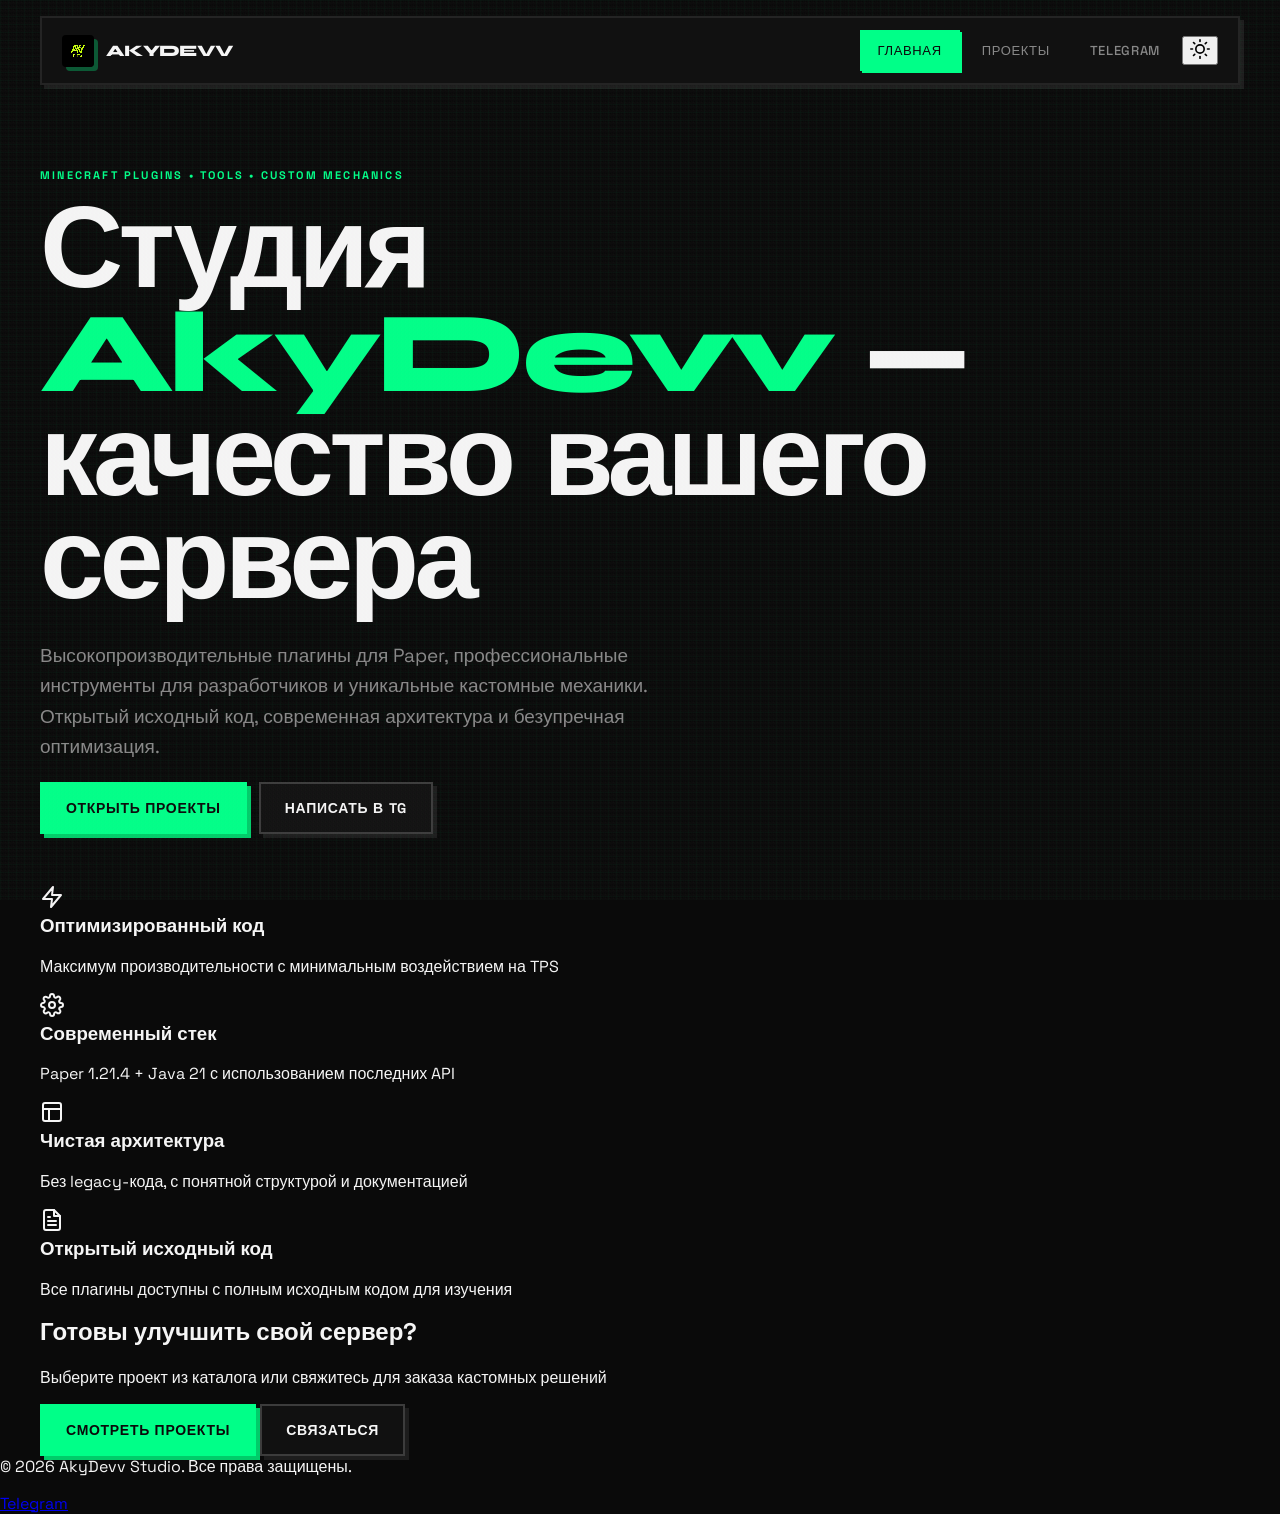
==== commit 5e8fb064: "Update index.html" ====
--- a/index.html
+++ b/index.html
@@ -18,27 +18,108 @@
       <a href="index.html" class="active">Главная</a>
       <a href="works.html">Проекты</a>
       <a href="https://t.me/akydevv" target="_blank" rel="noreferrer">Telegram</a>
+      <button class="theme-toggle" aria-label="Переключить тему" type="button">
+        <svg class="theme-icon sun" width="20" height="20" viewBox="0 0 24 24" fill="none" stroke="currentColor" stroke-width="2" stroke-linecap="round" stroke-linejoin="round">
+          <circle cx="12" cy="12" r="5"></circle>
+          <line x1="12" y1="1" x2="12" y2="3"></line>
+          <line x1="12" y1="21" x2="12" y2="23"></line>
+          <line x1="4.22" y1="4.22" x2="5.64" y2="5.64"></line>
+          <line x1="18.36" y1="18.36" x2="19.78" y2="19.78"></line>
+          <line x1="1" y1="12" x2="3" y2="12"></line>
+          <line x1="21" y1="12" x2="23" y2="12"></line>
+          <line x1="4.22" y1="19.78" x2="5.64" y2="18.36"></line>
+          <line x1="18.36" y1="5.64" x2="19.78" y2="4.22"></line>
+        </svg>
+        <svg class="theme-icon moon" width="20" height="20" viewBox="0 0 24 24" fill="none" stroke="currentColor" stroke-width="2" stroke-linecap="round" stroke-linejoin="round" style="display: none;">
+          <path d="M21 12.79A9 9 0 1 1 11.21 3 7 7 0 0 0 21 12.79z"></path>
+        </svg>
+      </button>
     </nav>
   </header>
 
   <main class="hero-shell">
     <section class="hero">
       <div class="hero-copy reveal">
+        <div class="floating-orbs">
+          <div class="orb orb-1"></div>
+          <div class="orb orb-2"></div>
+          <div class="orb orb-3"></div>
+        </div>
         <p class="eyebrow">Minecraft plugins • tools • custom mechanics</p>
-        <h1>Студия <span>AkyDevv</span> делает сервера лучше</h1>
-        <p class="lead">Плагины для Paper, утилиты для разработчиков и кастомные предметы — всё собрано в одном простом каталоге.</p>
+        <h1>Студия <span>AkyDevv</span> — качество вашего сервера</h1>
+        <p class="lead">Высокопроизводительные плагины для Paper, профессиональные инструменты для разработчиков и уникальные кастомные механики. Открытый исходный код, современная архитектура и безупречная оптимизация.</p>
         <div class="hero-actions">
-          <a class="btn primary" href="works.html">Открыть проекты</a>
-          <a class="btn ghost" href="https://t.me/akydevv" target="_blank" rel="noreferrer">Написать в TG</a>
+          <a class="btn primary t-text-swap" href="works.html" data-text="Открыть проекты">Открыть проекты</a>
+          <a class="btn ghost t-text-swap" href="https://t.me/akydevv" target="_blank" rel="noreferrer" data-text="Написать в TG">Написать в TG</a>
         </div>
       </div>
     </section>
 
-    <section class="quick-strip reveal delay-2" aria-label="Особенности">
-      <div><b>Оптимизированный код</b><span>максимум производительности</span></div>
-      <div><b>Современный стек</b><span>Paper 1.21.4 + Java 21</span></div>
-      <div><b>Чистая архитектура</b><span>без legacy-кода</span></div>
+    <section class="features-section">
+      <div class="features-grid">
+        <div class="feature-card reveal delay-1">
+          <div class="feature-icon">
+            <svg width="24" height="24" viewBox="0 0 24 24" fill="none" stroke="currentColor" stroke-width="2" stroke-linecap="round" stroke-linejoin="round">
+              <polygon points="13 2 3 14 12 14 11 22 21 10 12 10 13 2"></polygon>
+            </svg>
+          </div>
+          <h3>Оптимизированный код</h3>
+          <p>Максимум производительности с минимальным воздействием на TPS</p>
+        </div>
+        <div class="feature-card reveal delay-2">
+          <div class="feature-icon">
+            <svg width="24" height="24" viewBox="0 0 24 24" fill="none" stroke="currentColor" stroke-width="2" stroke-linecap="round" stroke-linejoin="round">
+              <circle cx="12" cy="12" r="3"></circle>
+              <path d="M19.4 15a1.65 1.65 0 0 0 .33 1.82l.06.06a2 2 0 0 1 0 2.83 2 2 0 0 1-2.83 0l-.06-.06a1.65 1.65 0 0 0-1.82-.33 1.65 1.65 0 0 0-1 1.51V21a2 2 0 0 1-2 2 2 2 0 0 1-2-2v-.09A1.65 1.65 0 0 0 9 19.4a1.65 1.65 0 0 0-1.82.33l-.06.06a2 2 0 0 1-2.83 0 2 2 0 0 1 0-2.83l.06-.06a1.65 1.65 0 0 0 .33-1.82 1.65 1.65 0 0 0-1.51-1H3a2 2 0 0 1-2-2 2 2 0 0 1 2-2h.09A1.65 1.65 0 0 0 4.6 9a1.65 1.65 0 0 0-.33-1.82l-.06-.06a2 2 0 0 1 0-2.83 2 2 0 0 1 2.83 0l.06.06a1.65 1.65 0 0 0 1.82.33H9a1.65 1.65 0 0 0 1-1.51V3a2 2 0 0 1 2-2 2 2 0 0 1 2 2v.09a1.65 1.65 0 0 0 1 1.51 1.65 1.65 0 0 0 1.82-.33l.06-.06a2 2 0 0 1 2.83 0 2 2 0 0 1 0 2.83l-.06.06a1.65 1.65 0 0 0-.33 1.82V9a1.65 1.65 0 0 0 1.51 1H21a2 2 0 0 1 2 2 2 2 0 0 1-2 2h-.09a1.65 1.65 0 0 0-1.51 1z"></path>
+            </svg>
+          </div>
+          <h3>Современный стек</h3>
+          <p>Paper 1.21.4 + Java 21 с использованием последних API</p>
+        </div>
+        <div class="feature-card reveal delay-3">
+          <div class="feature-icon">
+            <svg width="24" height="24" viewBox="0 0 24 24" fill="none" stroke="currentColor" stroke-width="2" stroke-linecap="round" stroke-linejoin="round">
+              <rect x="3" y="3" width="18" height="18" rx="2" ry="2"></rect>
+              <line x1="3" y1="9" x2="21" y2="9"></line>
+              <line x1="9" y1="21" x2="9" y2="9"></line>
+            </svg>
+          </div>
+          <h3>Чистая архитектура</h3>
+          <p>Без legacy-кода, с понятной структурой и документацией</p>
+        </div>
+        <div class="feature-card reveal delay-4">
+          <div class="feature-icon">
+            <svg width="24" height="24" viewBox="0 0 24 24" fill="none" stroke="currentColor" stroke-width="2" stroke-linecap="round" stroke-linejoin="round">
+              <path d="M14 2H6a2 2 0 0 0-2 2v16a2 2 0 0 0 2 2h12a2 2 0 0 0 2-2V8z"></path>
+              <polyline points="14 2 14 8 20 8"></polyline>
+              <line x1="16" y1="13" x2="8" y2="13"></line>
+              <line x1="16" y1="17" x2="8" y2="17"></line>
+              <polyline points="10 9 9 9 8 9"></polyline>
+            </svg>
+          </div>
+          <h3>Открытый исходный код</h3>
+          <p>Все плагины доступны с полным исходным кодом для изучения</p>
+        </div>
+      </div>
+    </section>
+
+    <section class="cta-section reveal">
+      <h2>Готовы улучшить свой сервер?</h2>
+      <p>Выберите проект из каталога или свяжитесь для заказа кастомных решений</p>
+      <div class="cta-actions">
+        <a class="btn primary t-text-swap" href="works.html" data-text="Смотреть проекты">Смотреть проекты</a>
+        <a class="btn ghost t-text-swap" href="https://t.me/akydevv" target="_blank" rel="noreferrer" data-text="Связаться">Связаться</a>
+      </div>
     </section>
   </main>
+
+  <footer class="site-footer">
+    <p>© 2026 AkyDevv Studio. Все права защищены.</p>
+    <div class="footer-links">
+      <a href="https://t.me/akydevv" target="_blank" rel="noreferrer">Telegram</a>
+    </div>
+  </footer>
+
+  <script src="assets/app.js"></script>
 </body>
-</html>+</html>
